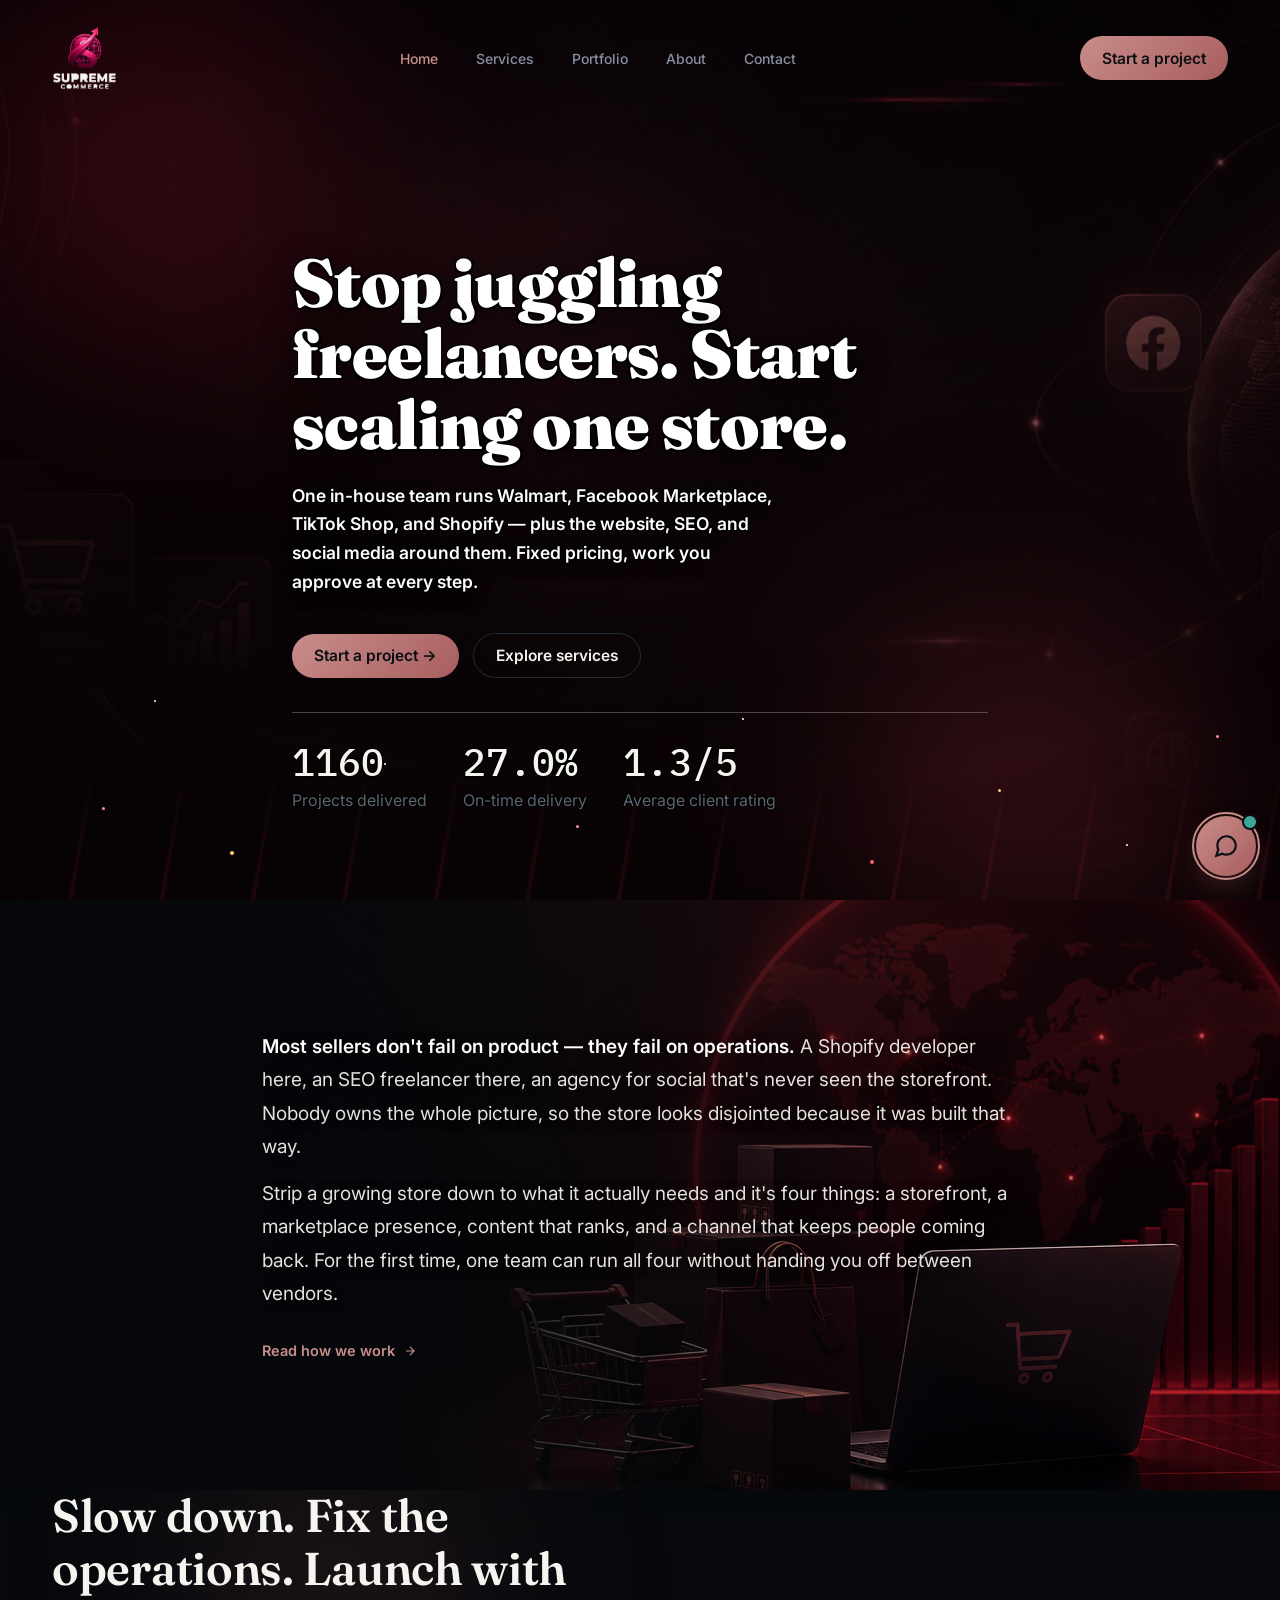
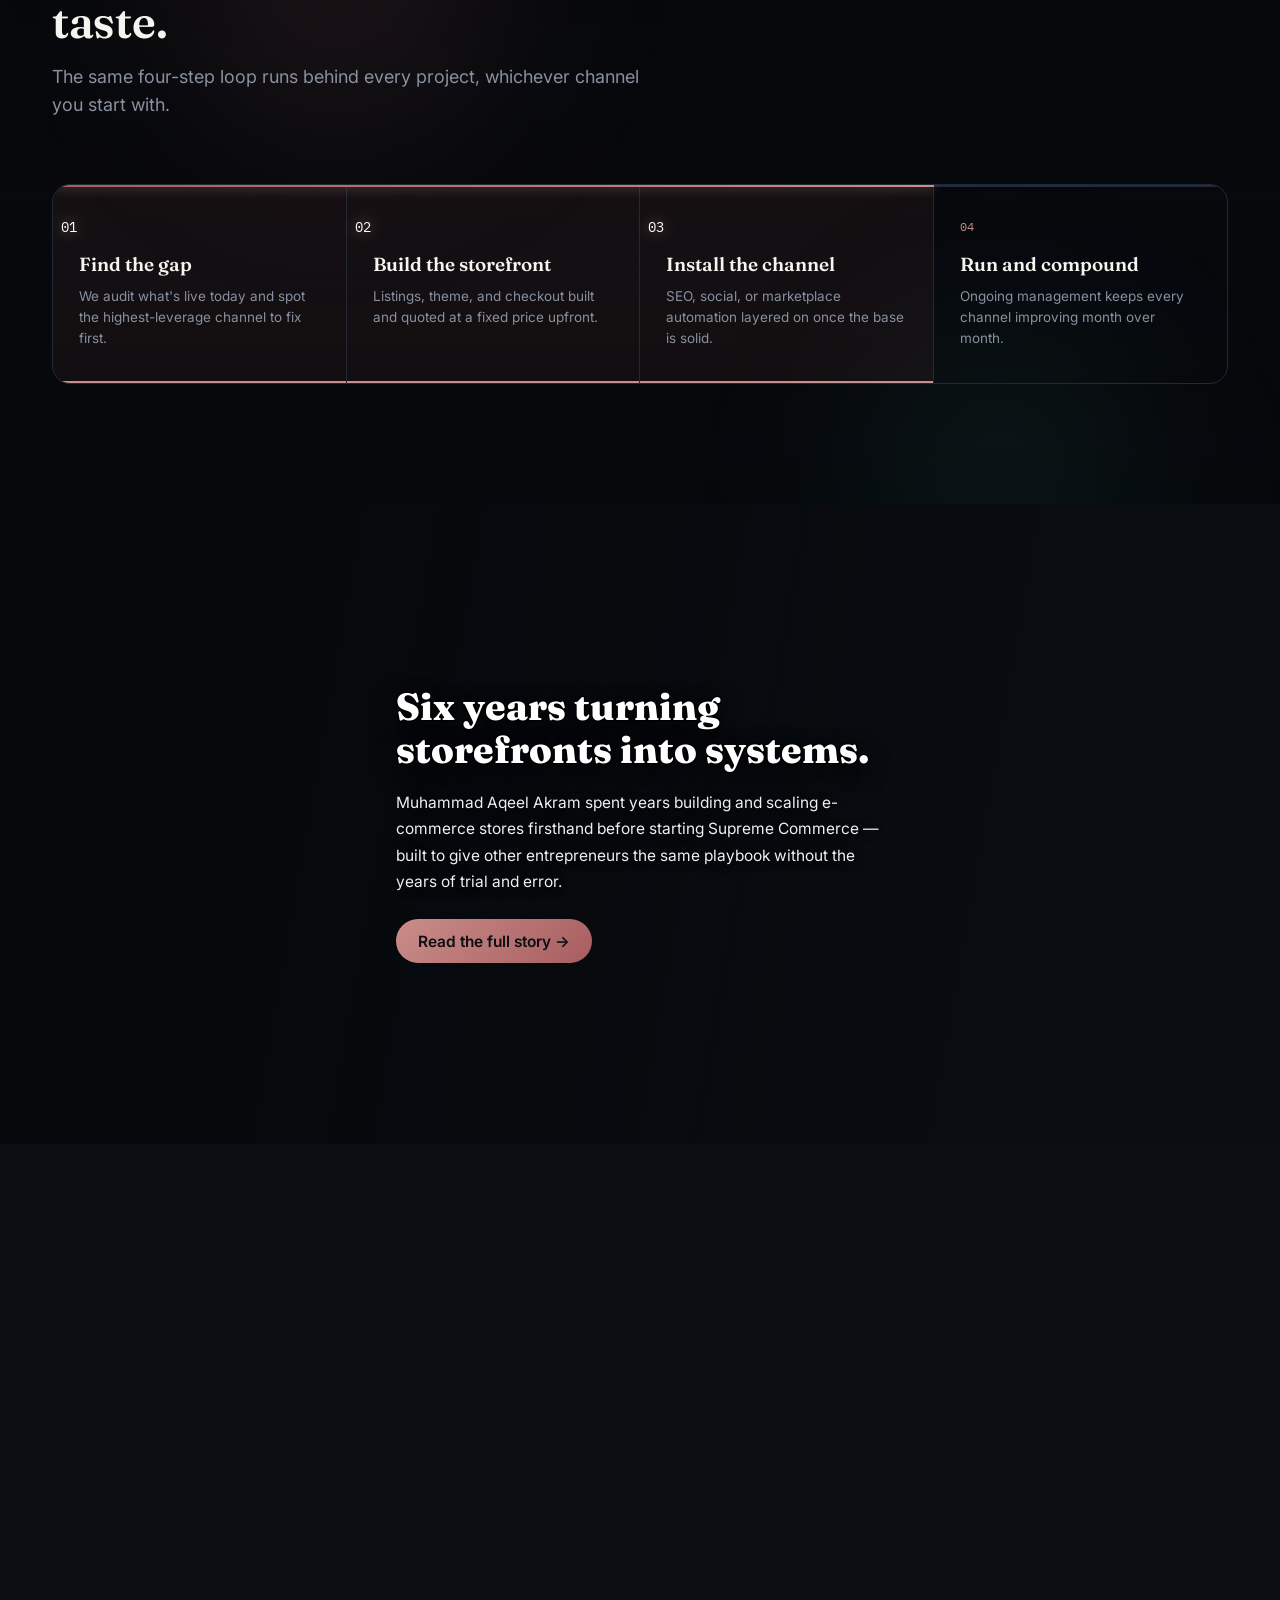
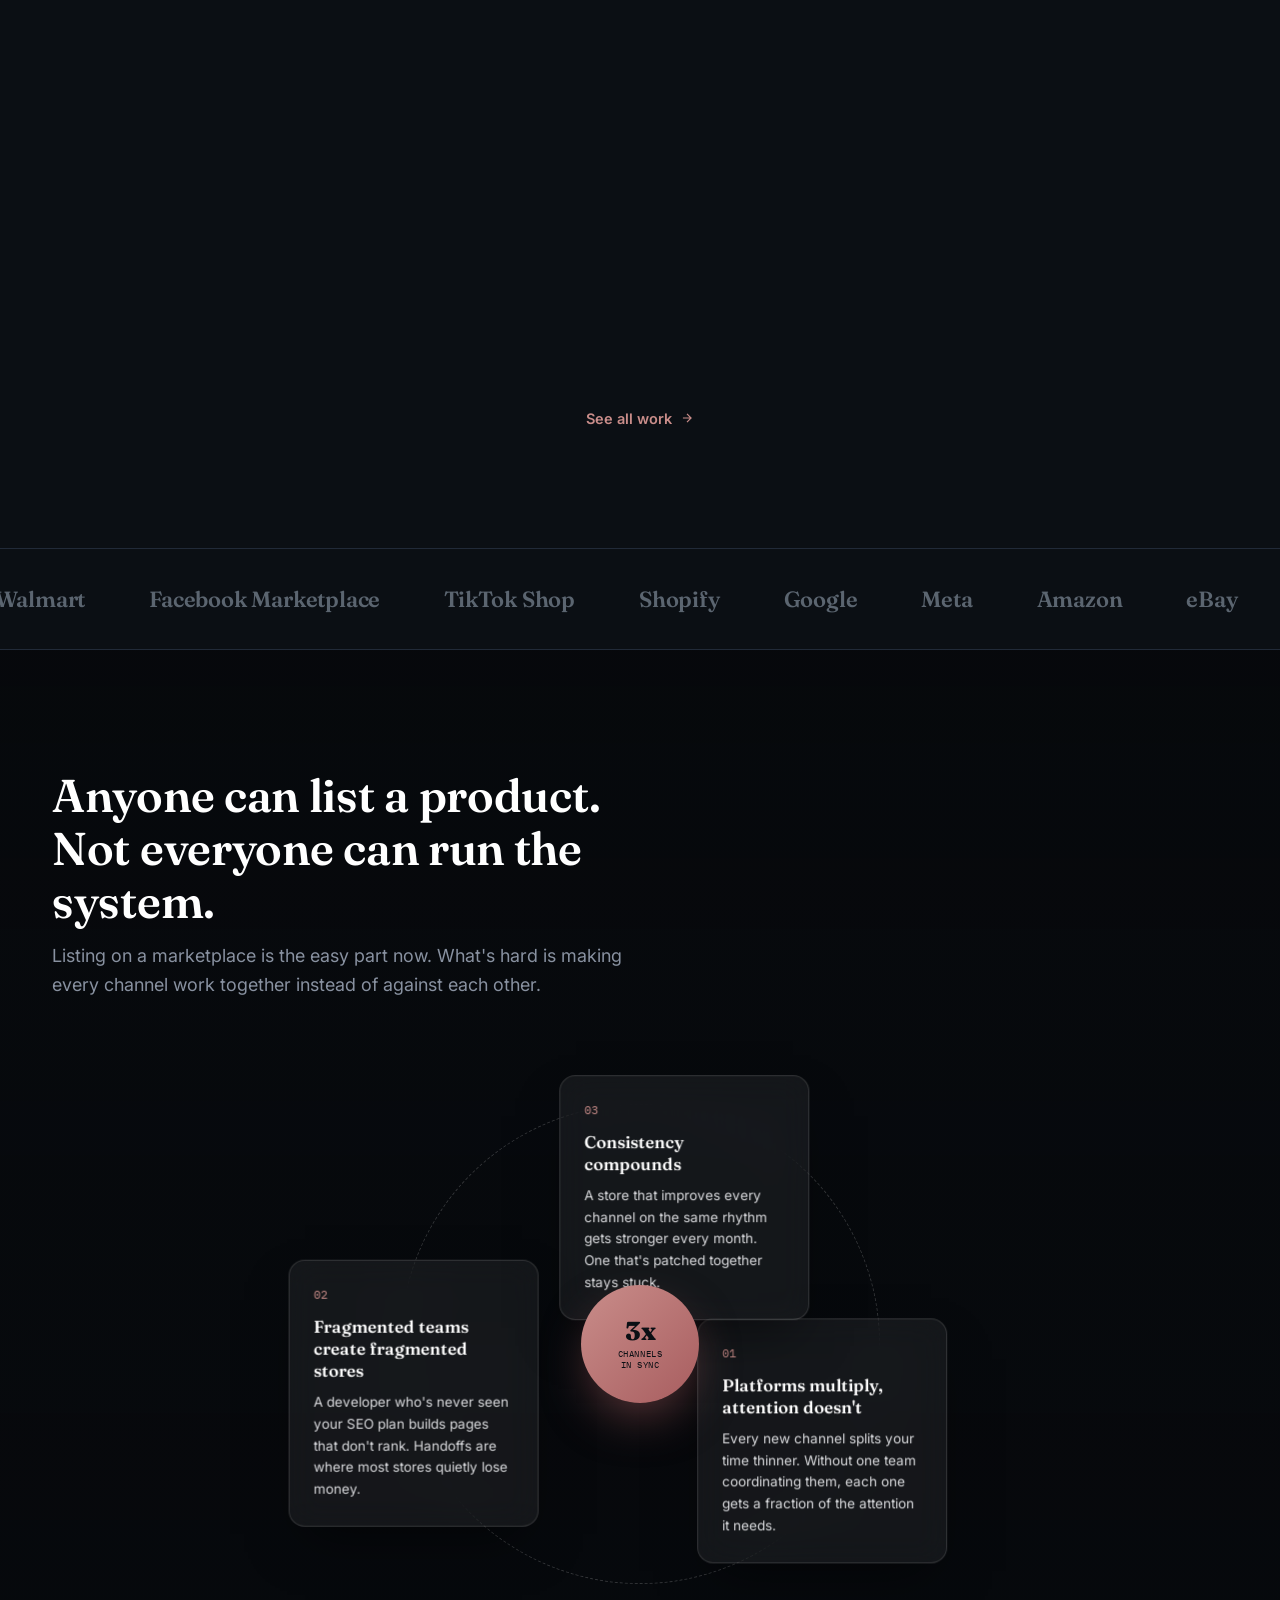
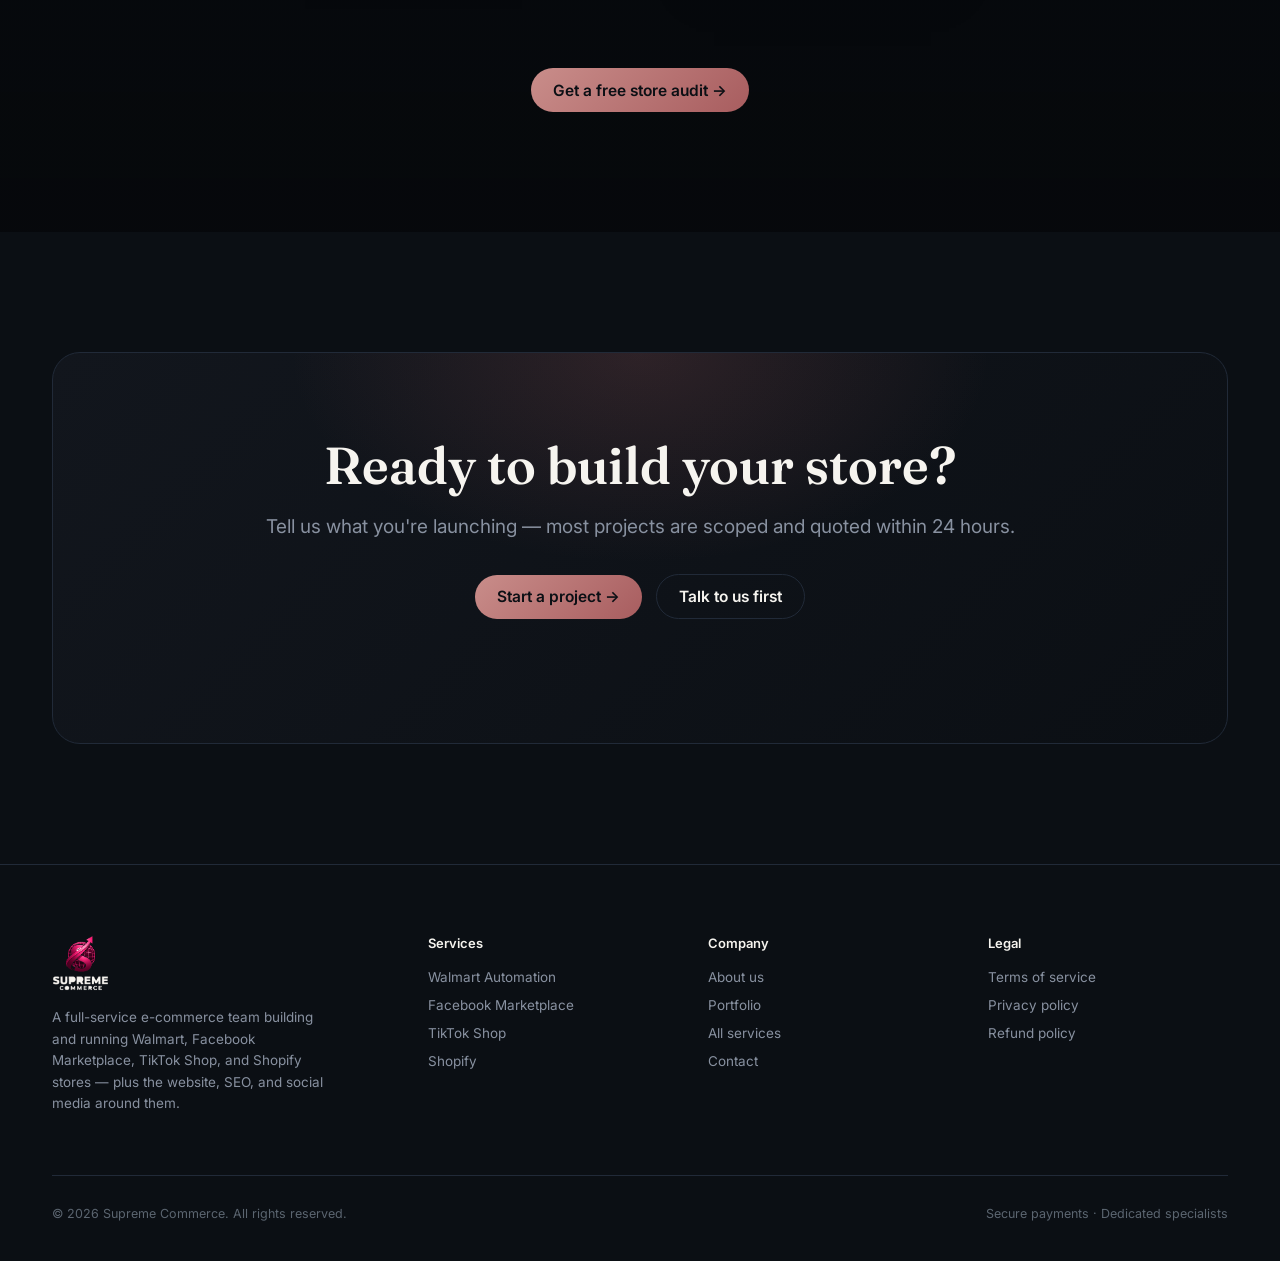
==== index.html @ 759ef3c3 "Initial commit: add SupremeCommerce website Co-Authored-By: Claude Sonnet 5 <noreply@anthropic.com>" ====
<!DOCTYPE html>
<html lang="en">
<head>
<meta charset="UTF-8">
<meta name="viewport" content="width=device-width, initial-scale=1.0">
<title>Supreme Commerce — Build in Silence. Launch Loud.</title>
<link rel="icon" type="image/png" href="assets/images/logo-transparent.png">
<link rel="preconnect" href="https://fonts.googleapis.com">
<link href="https://fonts.googleapis.com/css2?family=Fraunces:opsz,wght@9..144,300;9..144,450;9..144,600;9..144,700;9..144,900&family=Inter:wght@400;500;600;700;800;900&family=IBM+Plex+Mono:wght@400;500&display=swap" rel="stylesheet">
<link rel="stylesheet" href="assets/style.css?v=20260719a">
<style>
/* ---- Cinematic full-bleed hero: crimson futuristic theme ---- */
.cine-hero{
  position:relative;min-height:100vh;display:flex;align-items:flex-end;
  padding:160px 0 90px;overflow:hidden;background:#0a0405;
}
.cine-hero-bg-layer{
  position:absolute;left:-4%;right:-4%;top:-6%;bottom:-6%;z-index:0;
  background-image:url('assets/images/hero-crimson-bg.png');
  background-size:cover;background-position:center;
  animation:cineZoomIn 20s ease-in-out infinite alternate, cineFloatBob 9s ease-in-out infinite;
  will-change:transform;
}
@keyframes cineZoomIn{
  0%{background-size:100% auto;}
  100%{background-size:118% auto;}
}
@keyframes cineFloatBob{
  0%,100%{transform:translateY(0) translateX(0);}
  50%{transform:translateY(-14px) translateX(4px);}
}
/* Radial vignette */
.cine-hero-vignette{
  position:absolute;inset:0;z-index:1;pointer-events:none;
  background:radial-gradient(ellipse at 50% 45%, transparent 30%, rgba(6,2,3,0.55) 78%, rgba(6,2,3,0.85) 100%);
}
.cine-hero::before{
  content:'';position:absolute;inset:0;z-index:1;
  background:linear-gradient(0deg, rgba(10,4,5,0.95) 0%, rgba(10,4,5,0.68) 42%, rgba(10,4,5,0.22) 75%, rgba(10,4,5,0.1) 100%);
}
/* Neon light streaks */
.cine-hero-streaks{position:absolute;inset:0;z-index:1;pointer-events:none;overflow:hidden;}
.cine-streak{
  position:absolute;height:1.5px;width:220px;border-radius:2px;
  background:linear-gradient(90deg, transparent, rgba(255,60,90,0.9), rgba(255,150,170,0.6), transparent);
  filter:blur(0.5px);opacity:0;
}
.cine-streak-1{top:18%;left:-260px;animation:streakMove1 7s ease-in infinite;animation-delay:0.5s;}
.cine-streak-2{top:38%;left:-260px;width:160px;animation:streakMove2 9s ease-in infinite;animation-delay:3s;}
.cine-streak-3{top:64%;left:-260px;width:200px;animation:streakMove1 8.5s ease-in infinite;animation-delay:5.5s;}
@keyframes streakMove1{
  0%{transform:translateX(0);opacity:0;}
  8%{opacity:1;}
  85%{opacity:1;}
  100%{transform:translateX(calc(100vw + 260px));opacity:0;}
}
@keyframes streakMove2{
  0%{transform:translateX(0);opacity:0;}
  10%{opacity:0.8;}
  85%{opacity:0.8;}
  100%{transform:translateX(calc(100vw + 260px));opacity:0;}
}
/* Ambient glow blobs */
.cine-hero-glow{position:absolute;inset:0;z-index:1;pointer-events:none;overflow:hidden;}
.cine-hero-glow::before,.cine-hero-glow::after{
  content:'';position:absolute;border-radius:50%;filter:blur(100px);
}
.cine-hero-glow::before{
  width:520px;height:520px;top:-10%;left:-8%;
  background:radial-gradient(circle, rgba(200,30,55,0.35), transparent 70%);
  animation:cineGlowPulse1 10s ease-in-out infinite;
}
.cine-hero-glow::after{
  width:460px;height:460px;bottom:-12%;right:2%;
  background:radial-gradient(circle, rgba(255,70,100,0.28), transparent 70%);
  animation:cineGlowPulse2 12s ease-in-out infinite;
}
@keyframes cineGlowPulse1{0%,100%{opacity:0.7;transform:scale(1);}50%{opacity:1;transform:scale(1.15);}}
@keyframes cineGlowPulse2{0%,100%{opacity:0.6;transform:scale(1);}50%{opacity:0.95;transform:scale(1.1);}}
/* Floating particles */
.cine-hero-particles{position:absolute;inset:0;z-index:1;pointer-events:none;overflow:hidden;}
.cine-hero-particles .float-dot{position:absolute;border-radius:50%;animation:floatUp linear infinite;}
/* Animated bottom wave */
.cine-hero-wave{
  position:absolute;left:-10%;right:-10%;bottom:0;height:160px;z-index:1;pointer-events:none;
  background:repeating-linear-gradient(100deg,
    transparent 0px, transparent 40px,
    rgba(255,60,90,0.10) 42px, rgba(255,60,90,0.10) 44px,
    transparent 46px, transparent 90px);
  animation:waveDrift 14s linear infinite;
  mask-image:linear-gradient(0deg, rgba(0,0,0,0.9) 0%, transparent 100%);
  -webkit-mask-image:linear-gradient(0deg, rgba(0,0,0,0.9) 0%, transparent 100%);
}
@keyframes waveDrift{
  0%{transform:translateX(0);}
  100%{transform:translateX(-120px);}
}
@media(prefers-reduced-motion: reduce){
  .cine-hero-bg-layer,.cine-streak,.cine-hero-glow::before,.cine-hero-glow::after,.cine-hero-wave{animation:none;}
}
.cine-hero .wrap{position:relative;z-index:2;max-width:760px;}
.cine-hero .eyebrow{
  color:#ff8fa3;text-shadow:-1px -1px 0 #000,1px -1px 0 #000,-1px 1px 0 #000,1px 1px 0 #000;
}
.cine-hero h1{
  font-family:var(--font-display);font-size:clamp(38px,5.4vw,68px);font-weight:900;
  line-height:1.04;letter-spacing:-0.6px;margin-bottom:22px;color:#fff;
  text-shadow:-1.5px -1.5px 0 #000,1.5px -1.5px 0 #000,-1.5px 1.5px 0 #000,1.5px 1.5px 0 #000,0 10px 34px rgba(0,0,0,0.9);
}
.cine-hero .hero-sub{
  color:#fff;font-weight:600;font-size:17.5px;
  text-shadow:-1px -1px 0 #000,1px -1px 0 #000,-1px 1px 0 #000,1px 1px 0 #000,0 4px 18px rgba(0,0,0,0.85);
}
.cine-hero .hero-stats .num, .cine-hero .hero-stats .lbl{
  text-shadow:-1px -1px 0 #000,1px -1px 0 #000,-1px 1px 0 #000,1px 1px 0 #000;
}
.cine-hero .hero-stats{border-top-color:rgba(255,255,255,0.25);}

/* ---- Narrative / thesis section ---- */
.narrative{
  padding:130px 0;position:relative;overflow:hidden;
  background-image:url('assets/images/narrative-bg.png');
  background-size:cover;
  background-position:center right;
  background-repeat:no-repeat;
}
.narrative-overlay{
  position:absolute;inset:0;z-index:1;
  background:linear-gradient(90deg, rgba(6,8,11,0.96) 0%, rgba(6,8,11,0.88) 30%, rgba(6,8,11,0.55) 55%, rgba(6,8,11,0.15) 78%, transparent 100%);
}
.narrative .wrap{max-width:820px;}
.narrative-label{
  font-family:var(--font-mono);font-size:12px;letter-spacing:0.14em;text-transform:uppercase;
  color:var(--brass-bright);margin-bottom:20px;
  text-shadow:0 2px 10px rgba(0,0,0,0.7);
}
.narrative p{font-size:19px;line-height:1.75;color:#e4e2dc;margin-bottom:14px;text-shadow:0 2px 12px rgba(0,0,0,0.6);}
.narrative p strong{color:#fff;font-weight:600;}
.narrative-link{
  display:inline-flex;align-items:center;gap:8px;margin-top:18px;
  font-size:14.5px;font-weight:600;color:var(--brass-bright);
}

/* ---- Method loop ---- */
/* ---- The Method: scroll-sequenced cards + connecting line + glow + floating bg ---- */
.method-loop{position:relative;overflow:hidden;}
.method-video{
  position:absolute;inset:0;width:100%;height:100%;object-fit:cover;z-index:0;
}
.method-video-overlay{
  position:absolute;inset:0;z-index:1;
  background:linear-gradient(180deg, rgba(6,8,11,0.92) 0%, rgba(6,8,11,0.8) 50%, rgba(6,8,11,0.92) 100%);
}
.method-loop-glow{
  position:absolute;inset:0;pointer-events:none;z-index:1;overflow:hidden;
}
.method-loop-glow::before,.method-loop-glow::after{
  content:'';position:absolute;border-radius:50%;filter:blur(90px);
}
.method-loop-glow::before{
  width:420px;height:420px;top:-120px;left:10%;
  background:radial-gradient(circle, rgba(168,93,95,0.22), transparent 70%);
  animation:methodGlowDrift1 18s ease-in-out infinite;
}
.method-loop-glow::after{
  width:360px;height:360px;bottom:-140px;right:8%;
  background:radial-gradient(circle, rgba(63,167,150,0.16), transparent 70%);
  animation:methodGlowDrift2 22s ease-in-out infinite;
}
@keyframes methodGlowDrift1{0%,100%{transform:translate(0,0);}50%{transform:translate(40px,30px);}}
@keyframes methodGlowDrift2{0%,100%{transform:translate(0,0);}50%{transform:translate(-30px,-40px);}}
.method-loop .wrap{position:relative;z-index:2;}

.method-grid{display:grid;grid-template-columns:repeat(4,1fr);gap:0;position:relative;}
.method-line-track{
  position:absolute;top:0;left:0;right:0;height:2px;background:var(--line);z-index:2;
}
.method-line-fill{
  height:100%;width:0%;background:linear-gradient(90deg,var(--brass),var(--brass-bright));
  transition:width 0.7s cubic-bezier(.3,.7,.3,1);
  box-shadow:0 0 12px var(--brass-bright);
}
.method-step{
  padding:34px 26px;border-right:1px solid var(--line);position:relative;
  transition:background 0.5s ease, box-shadow 0.5s ease;
}
.method-step:last-child{border-right:none;}
.method-step .num{
  font-family:var(--font-mono);font-size:12px;color:var(--brass-bright);margin-bottom:18px;display:block;
  transition:text-shadow 0.5s ease, transform 0.4s cubic-bezier(.3,1.4,.4,1);
}
.method-step h3{font-family:var(--font-display);font-size:19px;font-weight:600;margin-bottom:10px;transition:color 0.4s ease;}
.method-step p{font-size:13.5px;color:var(--slate);line-height:1.55;}
.method-step.active{
  background:rgba(168,93,95,0.08);
  box-shadow:inset 0 -2px 0 var(--brass-bright);
}
.method-step.active .num{
  color:#fff;text-shadow:0 0 14px var(--brass-bright);transform:scale(1.15);
}
.method-loop-back{
  text-align:center;padding-top:28px;margin-top:8px;border-top:1px solid var(--line);
  font-family:var(--font-mono);font-size:12.5px;color:var(--slate-dark);
  transition:opacity 0.4s ease;
}
.method-loop-back span{color:var(--brass-bright);}
.method-loop-back.pulse{animation:methodLoopPulse 1s ease;}
@keyframes methodLoopPulse{
  0%{opacity:1;}
  40%{opacity:0.35;}
  100%{opacity:1;}
}
@media(prefers-reduced-motion: reduce){
  .method-loop-glow::before,.method-loop-glow::after{animation:none;}
}
@media(max-width:860px){
  .method-grid{grid-template-columns:1fr;}
  .method-step{border-right:none;border-bottom:1px solid var(--line);}
  .method-line-track{display:none;}
}

/* ---- Founder teaser ---- */
.founder-teaser{
  position:relative;min-height:56vh;aspect-ratio:16/8;display:flex;align-items:center;
  padding:100px 0;overflow:hidden;
}
.founder-video{
  position:absolute;inset:0;width:100%;height:100%;object-fit:cover;
  object-position:center center;z-index:0;
}
.typing-indicator{
  position:absolute;bottom:28px;right:28px;z-index:3;
  display:flex;align-items:center;gap:8px;
  background:rgba(6,8,11,0.75);backdrop-filter:blur(8px);
  border:1px solid rgba(255,255,255,0.15);border-radius:100px;
  padding:9px 16px;font-family:var(--font-mono);font-size:12px;color:#fff;
  text-transform:lowercase;
}
.typing-dot{
  width:7px;height:7px;border-radius:50%;background:var(--signal);
  animation:typingPulse 1.2s ease-in-out infinite;
}
.typing-cursor{
  display:inline-block;margin-left:2px;color:var(--brass-bright);font-weight:700;
  animation:typingBlink 0.9s steps(1) infinite;
}
@keyframes typingPulse{
  0%,100%{opacity:0.5;transform:scale(0.85);}
  50%{opacity:1;transform:scale(1.15);}
}
@keyframes typingBlink{
  0%,49%{opacity:1;}
  50%,100%{opacity:0;}
}
@media(prefers-reduced-motion: reduce){
  .typing-dot, .typing-cursor{animation:none;}
}
.founder-teaser::before{
  content:'';position:absolute;inset:0;z-index:1;
  background:linear-gradient(100deg, rgba(6,8,11,0.94) 0%, rgba(6,8,11,0.7) 45%, rgba(6,8,11,0.25) 85%);
}
.founder-teaser .wrap{position:relative;z-index:2;max-width:600px;padding-left:56px;padding-right:56px;}
.founder-teaser .narrative-label{color:var(--brass-bright);text-shadow:0 2px 10px rgba(0,0,0,0.8);}
.founder-teaser h2{
  font-family:var(--font-display);font-size:clamp(26px,3.2vw,38px);font-weight:800;color:#fff;
  line-height:1.15;margin-bottom:18px;
  text-shadow:-1px -1px 0 #000,1px -1px 0 #000,-1px 1px 0 #000,1px 1px 0 #000,0 6px 22px rgba(0,0,0,0.85);
}
.founder-teaser p{
  font-size:15.5px;color:#f0f0f0;line-height:1.7;margin-bottom:24px;
  text-shadow:0 2px 10px rgba(0,0,0,0.85);
}
@media(max-width:640px){
  .founder-teaser{min-height:auto;aspect-ratio:auto;padding:70px 0;}
  .founder-teaser .wrap{padding-left:28px;padding-right:28px;}
}

/* ---- Dark Glassmorphism 3D Carousel ---- */
.carousel-3d-wrap{padding:50px 0 10px;}
.carousel-3d-stage{
  position:relative;height:440px;perspective:1500px;
  display:flex;align-items:center;justify-content:center;
}
.carousel-3d-card{
  position:absolute;width:270px;height:360px;left:50%;top:50%;
  margin-left:-135px;margin-top:-180px;
  transition:transform 0.65s cubic-bezier(.2,.8,.2,1), opacity 0.65s ease, box-shadow 0.5s ease;
  cursor:pointer;transform-style:preserve-3d;
}
.carousel-3d-float{
  width:100%;height:100%;border-radius:22px;overflow:hidden;position:relative;
  background:rgba(255,255,255,0.045);
  backdrop-filter:blur(20px);-webkit-backdrop-filter:blur(20px);
  border:1px solid rgba(255,255,255,0.16);
  animation:card3dFloat 5s ease-in-out infinite;
}
@keyframes card3dFloat{
  0%,100%{transform:translateY(0);}
  50%{transform:translateY(-10px);}
}
.carousel-3d-img{position:absolute;inset:0;background-size:cover;background-position:center;opacity:0.55;}
.carousel-3d-glass{
  position:absolute;inset:0;
  background:linear-gradient(160deg, rgba(255,255,255,0.09) 0%, rgba(255,255,255,0.02) 40%, rgba(6,8,11,0.55) 100%);
}
.carousel-3d-glow-ring{
  position:absolute;inset:-1px;border-radius:22px;pointer-events:none;
  box-shadow:0 0 0 1px var(--neon,#00F0FF) inset, 0 0 50px -6px var(--neon,#00F0FF);
  opacity:0.75;transition:opacity 0.5s ease;
}
.carousel-3d-tag{
  position:absolute;top:20px;left:20px;z-index:3;
  font-family:var(--font-mono);font-size:10.5px;font-weight:700;
  padding:6px 13px;border-radius:100px;color:#04070a;
  background:var(--neon,#00F0FF);
  box-shadow:0 0 16px var(--neon,#00F0FF);
}
.carousel-3d-title{
  position:absolute;left:20px;right:20px;bottom:22px;z-index:3;
  font-family:var(--font-display);font-size:17px;font-weight:600;color:#fff;line-height:1.35;
  text-shadow:0 4px 18px rgba(0,0,0,0.85);
}
.carousel-3d-nav{display:flex;align-items:center;justify-content:center;gap:22px;margin-top:24px;}
.carousel-3d-arrow{
  width:42px;height:42px;border-radius:50%;background:rgba(255,255,255,0.05);
  backdrop-filter:blur(10px);border:1px solid rgba(255,255,255,0.15);color:#fff;
  display:flex;align-items:center;justify-content:center;cursor:pointer;
  transition:background 0.25s ease, border-color 0.25s ease, transform 0.2s ease;
}
.carousel-3d-arrow:hover{background:rgba(255,255,255,0.12);border-color:var(--brass-bright);transform:scale(1.08);}
.carousel-3d-dots{display:flex;gap:9px;}
.carousel-3d-dot{
  width:8px;height:8px;border-radius:50%;background:rgba(255,255,255,0.25);cursor:pointer;
  transition:background 0.3s ease, transform 0.3s ease, box-shadow 0.3s ease;
}
.carousel-3d-dot.active{background:var(--neon-active,#00F0FF);transform:scale(1.3);box-shadow:0 0 10px var(--neon-active,#00F0FF);}
@media(prefers-reduced-motion: reduce){
  .carousel-3d-float{animation:none;}
}
@media(max-width:640px){
  .carousel-3d-stage{height:400px;}
  .carousel-3d-card{width:230px;height:320px;margin-left:-115px;margin-top:-160px;}
}

/* ---- Click-to-zoom lightbox ---- */
.focus-lightbox{
  position:fixed !important;inset:0;z-index:300 !important;display:flex;align-items:center;justify-content:center;
  padding:32px;visibility:hidden;pointer-events:none;
}
.focus-lightbox.open{visibility:visible;pointer-events:auto;}
.focus-lightbox-backdrop{
  position:absolute;inset:0;background:rgba(6,8,11,0);backdrop-filter:blur(0px);
  transition:background 0.4s ease, backdrop-filter 0.4s ease;
}
.focus-lightbox.open .focus-lightbox-backdrop{background:rgba(6,8,11,0.88);backdrop-filter:blur(6px);}
.focus-lightbox-card{
  position:relative;width:min(680px,100%);max-height:86vh;overflow:hidden;
  border-radius:22px;background:rgba(255,255,255,0.05);backdrop-filter:blur(24px);
  border:1px solid rgba(255,255,255,0.14);
  box-shadow:0 60px 120px -20px rgba(0,0,0,0.7), 0 0 60px -10px var(--neon,#00F0FF);
  transform:scale(0.5);opacity:0;
  transition:transform 0.45s cubic-bezier(.2,.8,.2,1), opacity 0.35s ease;
}
.focus-lightbox.open .focus-lightbox-card{transform:scale(1);opacity:1;}
.focus-lightbox-img{width:100%;height:52vh;background-size:cover;background-position:center;}
.focus-lightbox-content{padding:30px 34px 34px;}
.focus-lightbox-content h3{font-family:var(--font-display);font-size:24px;font-weight:700;color:#fff;line-height:1.3;}
.focus-lightbox-close{
  position:absolute;top:16px;right:16px;z-index:3;width:38px;height:38px;border-radius:50%;
  background:rgba(6,8,11,0.7);backdrop-filter:blur(6px);border:1px solid rgba(255,255,255,0.15);
  color:#fff;font-size:16px;cursor:pointer;display:flex;align-items:center;justify-content:center;
  transition:background 0.25s ease, transform 0.25s ease;
}
.focus-lightbox-close:hover{background:var(--brass);transform:scale(1.08);}
@media(max-width:640px){
  .focus-lightbox{padding:16px;}
  .focus-lightbox-img{height:38vh;}
  .focus-lightbox-content{padding:22px 22px 26px;}
}

/* ---- Platform marquee ---- */
.platform-marquee-wrap{overflow:hidden;border-top:1px solid var(--line);border-bottom:1px solid var(--line);padding:36px 0;}
.platform-track{display:flex;gap:64px;width:max-content;align-items:center;}
.platform-track span{
  font-family:var(--font-display);font-size:22px;font-weight:600;color:var(--slate-dark);
  white-space:nowrap;letter-spacing:-0.2px;
}

/* ---- Mission stat ---- */
.mission-section{padding:130px 0;text-align:center;}
.mission-number{
  font-family:var(--font-display);font-size:clamp(64px,11vw,140px);font-weight:800;
  background:linear-gradient(135deg, #fff 20%, var(--brass-bright) 100%);
  -webkit-background-clip:text;background-clip:text;-webkit-text-fill-color:transparent;
  line-height:1;margin-bottom:20px;
}
.mission-section p{font-size:17.5px;color:var(--slate);max-width:560px;margin:0 auto 32px;line-height:1.7;}

/* ---- Orbital carousel: cards circling a center point ---- */
.orbit-section{position:relative;overflow:hidden;}
.orbit-video{
  position:absolute;inset:0;width:100%;height:100%;object-fit:cover;z-index:0;
}
.orbit-video-overlay{
  position:absolute;inset:0;z-index:1;
  background:linear-gradient(180deg, rgba(6,8,11,0.88) 0%, rgba(6,8,11,0.75) 40%, rgba(6,8,11,0.88) 100%);
}
.orbit-wrap{position:relative;height:560px;display:flex;align-items:center;justify-content:center;margin-bottom:44px;}
.orbit-path{
  position:absolute;width:480px;height:480px;border-radius:50%;
  border:1.5px dashed rgba(255,255,255,0.18);
}
.orbit-center{
  position:absolute;z-index:3;width:118px;height:118px;border-radius:50%;
  background:linear-gradient(135deg,var(--brass-bright),var(--brass));
  display:flex;align-items:center;justify-content:center;flex-direction:column;text-align:center;
  box-shadow:0 20px 50px -12px rgba(168,93,95,0.6);
}
.orbit-center .oc-num{font-family:var(--font-display);font-size:26px;font-weight:800;color:var(--ink);line-height:1;}
.orbit-center .oc-lbl{font-family:var(--font-mono);font-size:9px;color:var(--ink);text-transform:uppercase;letter-spacing:0.06em;margin-top:4px;}
.orbit-item{
  position:absolute;top:50%;left:50%;width:0;height:0;z-index:2;
}
.insight-card{
  position:absolute;width:250px;transform:translate(-50%,-50%);
  background:rgba(255,255,255,0.06);backdrop-filter:blur(16px);-webkit-backdrop-filter:blur(16px);
  border:1px solid rgba(255,255,255,0.14);border-radius:16px;padding:26px 24px;
  box-shadow:0 24px 50px -16px rgba(0,0,0,0.5);
  transition:box-shadow 0.3s ease, background 0.3s ease;
  cursor:default;
}
.insight-card:hover{background:rgba(255,255,255,0.1);box-shadow:0 30px 60px -14px rgba(0,0,0,0.6);}
.insight-card .num{font-family:var(--font-mono);font-size:12px;color:var(--brass-bright);margin-bottom:14px;display:block;}
.insight-card h3{font-family:var(--font-display);font-size:17px;font-weight:600;margin-bottom:10px;line-height:1.3;color:#fff;}
.insight-card p{font-size:13.5px;color:#dcdde0;line-height:1.6;}
@media(max-width:860px){
  .orbit-wrap{height:auto;display:flex;flex-direction:column;gap:20px;align-items:stretch;}
  .orbit-path,.orbit-center{display:none;}
  .orbit-item{position:static;width:auto;height:auto;}
  .insight-card{position:static;width:100%;transform:none;}
}
/* ---- Page-wide fixed video background ---- */
.page-bg-video{
  position:fixed !important;inset:0;width:100%;height:100%;object-fit:cover;
  z-index:0 !important;pointer-events:none;
}
.page-bg-overlay{
  position:fixed !important;inset:0;z-index:1 !important;pointer-events:none;
  background:linear-gradient(180deg, rgba(6,8,11,0.8) 0%, rgba(6,8,11,0.68) 40%, rgba(6,8,11,0.85) 100%);
}
</style>
<link rel="stylesheet" href="assets/responsive.css?v=20260719a">
</head>
<body>

<video class="page-bg-video" autoplay muted loop playsinline preload="auto" id="pageBgVideo">
  <source src="assets/videos/orbit-section-bg.mp4" type="video/mp4">
</video>
<div class="page-bg-overlay"></div>

<div class="bg-orbs">
  <div class="orb orb-1"></div>
  <div class="orb orb-2"></div>
  <div class="orb orb-3"></div>
  <div class="orb orb-4"></div>
</div>
<div class="grain"></div>

<nav id="nav">
  <div class="wrap">
    <a href="index.html" class="logo"><img src="assets/images/logo-transparent.png" alt="Supreme Commerce" class="logo-img"></a>
    <div class="nav-links" id="navLinks">
      <a href="index.html" class="active">Home</a>
      <a href="services.html">Services</a>
      <a href="portfolio.html">Portfolio</a>
      <a href="about.html">About</a>
      <a href="contact.html">Contact</a>
    </div>
    <div style="display:flex;gap:12px;align-items:center;">
      <a href="contact.html" class="btn btn-brass">Start a project</a>
      <button class="nav-toggle" id="navToggle"><span></span><span></span><span></span></button>
    </div>
  </div>
</nav>

<!-- CINEMATIC HERO -->
<section class="cine-hero" id="cineHero">
  <div class="cine-hero-bg-layer"></div>
  <div class="cine-hero-vignette"></div>
  <div class="cine-hero-glow"></div>
  <div class="cine-hero-streaks">
    <div class="cine-streak cine-streak-1"></div>
    <div class="cine-streak cine-streak-2"></div>
    <div class="cine-streak cine-streak-3"></div>
  </div>
  <div class="cine-hero-particles">
    <span class="float-dot" style="left:8%;bottom:10%;width:3px;height:3px;background:#ff8fa3;--drift:20px;animation-duration:9s;animation-delay:0s;"></span>
    <span class="float-dot" style="left:18%;bottom:5%;width:4px;height:4px;background:#ffd166;--drift:-15px;animation-duration:12s;animation-delay:1.5s;"></span>
    <span class="float-dot" style="left:30%;bottom:15%;width:2px;height:2px;background:#fff;--drift:10px;animation-duration:8s;animation-delay:3s;"></span>
    <span class="float-dot" style="left:45%;bottom:8%;width:3px;height:3px;background:#ff8fa3;--drift:-25px;animation-duration:11s;animation-delay:0.8s;"></span>
    <span class="float-dot" style="left:58%;bottom:20%;width:2px;height:2px;background:#fff;--drift:18px;animation-duration:10s;animation-delay:4s;"></span>
    <span class="float-dot" style="left:68%;bottom:4%;width:4px;height:4px;background:#ff5c72;--drift:-12px;animation-duration:13s;animation-delay:2.2s;"></span>
    <span class="float-dot" style="left:78%;bottom:12%;width:3px;height:3px;background:#ffd166;--drift:22px;animation-duration:9.5s;animation-delay:5s;"></span>
    <span class="float-dot" style="left:88%;bottom:6%;width:2px;height:2px;background:#fff;--drift:-18px;animation-duration:12.5s;animation-delay:1s;"></span>
    <span class="float-dot" style="left:95%;bottom:18%;width:3px;height:3px;background:#ff8fa3;--drift:15px;animation-duration:10.5s;animation-delay:3.6s;"></span>
    <span class="float-dot" style="left:12%;bottom:22%;width:2px;height:2px;background:#fff;--drift:-10px;animation-duration:14s;animation-delay:6s;"></span>
  </div>
  <div class="cine-hero-wave"></div>
  <div class="wrap">
    <h1 class="reveal">Stop juggling freelancers. Start scaling one store.</h1>
    <p class="hero-sub reveal">One in-house team runs Walmart, Facebook Marketplace, TikTok Shop, and Shopify — plus the website, SEO, and social media around them. Fixed pricing, work you approve at every step.</p>
    <div class="hero-cta reveal" style="margin:26px 0 34px;">
      <a href="contact.html" class="btn btn-brass">Start a project →</a>
      <a href="services.html" class="btn btn-ghost">Explore services</a>
    </div>
    <div class="hero-stats reveal">
      <div><span class="num counter" data-target="4218">0</span><span class="lbl">Projects delivered</span></div>
      <div><span class="num counter" data-target="98.2" data-suffix="%">0</span><span class="lbl">On-time delivery</span></div>
      <div><span class="num counter" data-target="4.9" data-suffix="/5">0</span><span class="lbl">Average client rating</span></div>
    </div>
  </div>
</section>

<!-- THE PROBLEM / NARRATIVE -->
<section class="narrative" id="narrativeSection">
  <div class="narrative-overlay"></div>
  <div class="wrap" style="position:relative;z-index:2;">
    <p class="reveal"><strong>Most sellers don't fail on product — they fail on operations.</strong> A Shopify developer here, an SEO freelancer there, an agency for social that's never seen the storefront. Nobody owns the whole picture, so the store looks disjointed because it was built that way.</p>
    <p class="reveal">Strip a growing store down to what it actually needs and it's four things: a storefront, a marketplace presence, content that ranks, and a channel that keeps people coming back. For the first time, one team can run all four without handing you off between vendors.</p>
    <a href="about.html" class="narrative-link reveal">Read how we work <svg width="14" height="14" viewBox="0 0 24 24" fill="none" stroke="currentColor" stroke-width="2"><path d="M5 12h14M12 5l7 7-7 7"/></svg></a>
  </div>
</section>

<!-- THE METHOD (loop) -->
<section class="section method-loop" id="methodSection" style="padding-top:0;">
  <video class="method-video" autoplay muted loop playsinline preload="metadata">
    <source src="assets/videos/orbit-section-bg.mp4" type="video/mp4">
  </video>
  <div class="method-video-overlay"></div>
  <div class="method-loop-glow"></div>
  <div class="wrap">
    <div class="sec-head reveal">
      <h2>Slow down. Fix the operations. Launch with taste.</h2>
      <p>The same four-step loop runs behind every project, whichever channel you start with.</p>
    </div>
    <div class="method-grid reveal" id="methodGrid" style="border:1px solid var(--line);border-radius:18px;overflow:hidden;">
      <div class="method-line-track"><div class="method-line-fill" id="methodLineFill"></div></div>
      <div class="method-step" data-step="0">
        <span class="num">01</span>
        <h3>Find the gap</h3>
        <p>We audit what's live today and spot the highest-leverage channel to fix first.</p>
      </div>
      <div class="method-step" data-step="1">
        <span class="num">02</span>
        <h3>Build the storefront</h3>
        <p>Listings, theme, and checkout built and quoted at a fixed price upfront.</p>
      </div>
      <div class="method-step" data-step="2">
        <span class="num">03</span>
        <h3>Install the channel</h3>
        <p>SEO, social, or marketplace automation layered on once the base is solid.</p>
      </div>
      <div class="method-step" data-step="3">
        <span class="num">04</span>
        <h3>Run and compound</h3>
        <p>Ongoing management keeps every channel improving month over month.</p>
      </div>
    </div>
  </div>
</section>

<!-- FOUNDER TEASER -->
<section class="founder-teaser" id="founderTeaser">
  <video class="founder-video" autoplay muted loop playsinline preload="metadata">
    <source src="assets/videos/journey-founder-bg.mp4" type="video/mp4">
  </video>
  <div class="wrap">
    <h2 class="reveal">Six years turning storefronts into systems.</h2>
    <p class="reveal">Muhammad Aqeel Akram spent years building and scaling e-commerce stores firsthand before starting Supreme Commerce — built to give other entrepreneurs the same playbook without the years of trial and error.</p>
    <a href="about.html" class="btn btn-brass reveal">Read the full story →</a>
  </div>
</section>

<!-- RECENT WORK -->
<section class="section">
  <div class="wrap">
    <div class="sec-head reveal">
      <h2>A track record you can scroll through.</h2>
    </div>

    <div class="carousel-3d-wrap reveal">
      <div class="carousel-3d-stage" id="carousel3d">
        <div class="carousel-3d-card" data-img="https://images.unsplash.com/photo-1441986300917-64674bd600d8?w=1200&q=80" data-tag="Shopify" data-neon="#00F0FF" data-title="Coastal Home — full store rebuild">
          <div class="carousel-3d-float">
            <div class="carousel-3d-img" style="background-image:url('https://images.unsplash.com/photo-1441986300917-64674bd600d8?w=600&q=80');"></div>
            <div class="carousel-3d-glass"></div>
            <div class="carousel-3d-glow-ring"></div>
            <span class="carousel-3d-tag">Shopify</span>
            <div class="carousel-3d-title">Coastal Home — full store rebuild</div>
          </div>
        </div>
        <div class="carousel-3d-card" data-img="https://images.unsplash.com/photo-1586528116311-ad8dd3c8310d?w=1200&q=80" data-tag="Walmart" data-neon="#FFD23F" data-title="Northline Tools — 800 SKU launch">
          <div class="carousel-3d-float">
            <div class="carousel-3d-img" style="background-image:url('https://images.unsplash.com/photo-1586528116311-ad8dd3c8310d?w=600&q=80');"></div>
            <div class="carousel-3d-glass"></div>
            <div class="carousel-3d-glow-ring"></div>
            <span class="carousel-3d-tag">Walmart</span>
            <div class="carousel-3d-title">Northline Tools — 800 SKU launch</div>
          </div>
        </div>
        <div class="carousel-3d-card" data-img="https://images.unsplash.com/photo-1611162617213-7d7a39e9b1d7?w=1200&q=80" data-tag="TikTok Shop" data-neon="#FF2E9A" data-title="Glow Lab — creator-ready catalog">
          <div class="carousel-3d-float">
            <div class="carousel-3d-img" style="background-image:url('https://images.unsplash.com/photo-1611162617213-7d7a39e9b1d7?w=600&q=80');"></div>
            <div class="carousel-3d-glass"></div>
            <div class="carousel-3d-glow-ring"></div>
            <span class="carousel-3d-tag">TikTok Shop</span>
            <div class="carousel-3d-title">Glow Lab — creator-ready catalog</div>
          </div>
        </div>
        <div class="carousel-3d-card" data-img="https://images.unsplash.com/photo-1571677246347-5040036b95cc?w=1200&q=80" data-tag="SEO" data-neon="#39FF88" data-title="Bramble & Co — organic traffic 3x">
          <div class="carousel-3d-float">
            <div class="carousel-3d-img" style="background-image:url('https://images.unsplash.com/photo-1571677246347-5040036b95cc?w=600&q=80');"></div>
            <div class="carousel-3d-glass"></div>
            <div class="carousel-3d-glow-ring"></div>
            <span class="carousel-3d-tag">SEO</span>
            <div class="carousel-3d-title">Bramble & Co — organic traffic 3x</div>
          </div>
        </div>
        <div class="carousel-3d-card" data-img="https://images.unsplash.com/photo-1611262588024-d12430b98920?w=1200&q=80" data-tag="Social Media" data-neon="#A45CFF" data-title="Verde Foods — content &amp; growth">
          <div class="carousel-3d-float">
            <div class="carousel-3d-img" style="background-image:url('https://images.unsplash.com/photo-1611262588024-d12430b98920?w=600&q=80');"></div>
            <div class="carousel-3d-glass"></div>
            <div class="carousel-3d-glow-ring"></div>
            <span class="carousel-3d-tag">Social Media</span>
            <div class="carousel-3d-title">Verde Foods — content &amp; growth</div>
          </div>
        </div>
      </div>
      <div class="carousel-3d-nav">
        <div class="carousel-3d-arrow" id="carPrev"><svg width="16" height="16" viewBox="0 0 24 24" fill="none" stroke="currentColor" stroke-width="2"><path d="M15 18l-6-6 6-6"/></svg></div>
        <div class="carousel-3d-dots" id="carDots"></div>
        <div class="carousel-3d-arrow" id="carNext"><svg width="16" height="16" viewBox="0 0 24 24" fill="none" stroke="currentColor" stroke-width="2"><path d="M9 18l6-6-6-6"/></svg></div>
      </div>
    </div>

    <!-- Click-to-zoom lightbox -->
    <div class="focus-lightbox" id="focusLightbox">
      <div class="focus-lightbox-backdrop" id="focusLightboxBackdrop"></div>
      <div class="focus-lightbox-card" id="focusLightboxCard">
        <button class="focus-lightbox-close" id="focusLightboxClose" aria-label="Close">✕</button>
        <div class="focus-lightbox-img" id="focusLightboxImg"></div>
        <div class="focus-lightbox-content">
          <span class="carousel-3d-tag" id="focusLightboxTag" style="position:static;display:inline-block;margin-bottom:14px;"></span>
          <h3 id="focusLightboxTitle"></h3>
        </div>
      </div>
    </div>
    <div style="text-align:center;">
      <a href="portfolio.html" class="narrative-link reveal" style="margin-top:8px;">See all work <svg width="14" height="14" viewBox="0 0 24 24" fill="none" stroke="currentColor" stroke-width="2"><path d="M5 12h14M12 5l7 7-7 7"/></svg></a>
    </div>
  </div>
</section>

<!-- PLATFORM MARQUEE -->
<div class="platform-marquee-wrap">
  <div class="platform-track" id="platformTrack">
    <span>Walmart</span><span>Facebook Marketplace</span><span>TikTok Shop</span><span>Shopify</span>
    <span>Google</span><span>Meta</span><span>Amazon</span><span>eBay</span>
  </div>
</div>

<!-- WHY FULL-SERVICE WINS -->
<section class="section orbit-section" id="orbitSection">
  <video class="orbit-video" autoplay muted loop playsinline preload="metadata">
    <source src="assets/videos/orbit-section-bg.mp4" type="video/mp4">
  </video>
  <div class="orbit-video-overlay"></div>
  <div class="wrap" style="position:relative;z-index:2;">
    <div class="sec-head reveal">
      <h2 style="color:#fff;">Anyone can list a product. Not everyone can run the system.</h2>
      <p style="color:var(--slate);">Listing on a marketplace is the easy part now. What's hard is making every channel work together instead of against each other.</p>
    </div>
    <div class="orbit-wrap reveal" id="orbitWrap">
      <div class="orbit-path"></div>
      <div class="orbit-center">
        <span class="oc-num">3x</span>
        <span class="oc-lbl">Channels<br>in sync</span>
      </div>
      <div class="orbit-item" id="orbitItem0">
        <div class="insight-card">
          <span class="num">01</span>
          <h3>Platforms multiply, attention doesn't</h3>
          <p>Every new channel splits your time thinner. Without one team coordinating them, each one gets a fraction of the attention it needs.</p>
        </div>
      </div>
      <div class="orbit-item" id="orbitItem1">
        <div class="insight-card">
          <span class="num">02</span>
          <h3>Fragmented teams create fragmented stores</h3>
          <p>A developer who's never seen your SEO plan builds pages that don't rank. Handoffs are where most stores quietly lose money.</p>
        </div>
      </div>
      <div class="orbit-item" id="orbitItem2">
        <div class="insight-card">
          <span class="num">03</span>
          <h3>Consistency compounds</h3>
          <p>A store that improves every channel on the same rhythm gets stronger every month. One that's patched together stays stuck.</p>
        </div>
      </div>
    </div>
    <div style="text-align:center;">
      <a href="contact.html" class="btn btn-brass">Get a free store audit →</a>
    </div>
  </div>
</section>

<!-- FINAL CTA -->
<section class="section">
  <div class="wrap">
    <div class="final-cta reveal">
      <h2>Ready to build your store?</h2>
      <p>Tell us what you're launching — most projects are scoped and quoted within 24 hours.</p>
      <div class="hero-cta">
        <a href="contact.html" class="btn btn-brass">Start a project →</a>
        <a href="contact.html" class="btn btn-ghost">Talk to us first</a>
      </div>
    </div>
  </div>
</section>

<footer>
  <div class="wrap">
    <div class="foot-grid">
      <div class="foot-col">
        <div class="logo"><img src="assets/images/logo-transparent.png" alt="Supreme Commerce" class="logo-img"></div>
        <p class="foot-desc">A full-service e-commerce team building and running Walmart, Facebook Marketplace, TikTok Shop, and Shopify stores — plus the website, SEO, and social media around them.</p>
      </div>
      <div class="foot-col">
        <h5>Services</h5>
        <a href="services.html#walmart">Walmart Automation</a>
        <a href="services.html#facebook">Facebook Marketplace</a>
        <a href="services.html#tiktok">TikTok Shop</a>
        <a href="services.html#shopify">Shopify</a>
      </div>
      <div class="foot-col">
        <h5>Company</h5>
        <a href="about.html">About us</a>
        <a href="portfolio.html">Portfolio</a>
        <a href="services.html">All services</a>
        <a href="contact.html">Contact</a>
      </div>
      <div class="foot-col">
        <h5>Legal</h5>
        <a href="#">Terms of service</a>
        <a href="#">Privacy policy</a>
        <a href="#">Refund policy</a>
      </div>
    </div>
    <div class="foot-bottom">
      <span>© 2026 Supreme Commerce. All rights reserved.</span>
      <span>Secure payments · Dedicated specialists</span>
    </div>
  </div>
</footer>

<script src="assets/script.js?v=20260719a"></script>
<script src="assets/responsive.js?v=20260719a"></script>
<script>
  initCounters('.counter');
  initMarquee('platformTrack', 0.5);

  // Page-wide background video: safety nudge for browsers that block autoplay until interaction
  const pageBgVideo = document.getElementById('pageBgVideo');
  if (pageBgVideo) {
    pageBgVideo.play().catch(() => {
      document.addEventListener('click', () => pageBgVideo.play(), { once: true });
    });
  }

  // Recent work: 3D glassmorphism carousel with neon glow + click-to-zoom lightbox
  const stage = document.getElementById('carousel3d');
  const focusLightbox = document.getElementById('focusLightbox');
  if (stage && focusLightbox) {
    const cards = Array.from(stage.querySelectorAll('.carousel-3d-card'));
    const dotsWrap = document.getElementById('carDots');
    const prevBtn = document.getElementById('carPrev');
    const nextBtn = document.getElementById('carNext');
    const lightboxImg = document.getElementById('focusLightboxImg');
    const lightboxTag = document.getElementById('focusLightboxTag');
    const lightboxTitle = document.getElementById('focusLightboxTitle');
    const lightboxCardEl = document.getElementById('focusLightboxCard');
    const closeBtn = document.getElementById('focusLightboxClose');
    const backdrop = document.getElementById('focusLightboxBackdrop');
    const total = cards.length;
    let active = 0;
    let autoTimer;

    // build dots
    cards.forEach((_, i) => {
      const dot = document.createElement('div');
      dot.className = 'carousel-3d-dot';
      dot.addEventListener('click', () => { active = i; render(); resetAuto(); });
      dotsWrap.appendChild(dot);
    });
    const dots = Array.from(dotsWrap.children);

    function render() {
      cards.forEach((card, i) => {
        let offset = i - active;
        if (offset > total / 2) offset -= total;
        if (offset < -total / 2) offset += total;
        const abs = Math.abs(offset);
        const neon = card.dataset.neon;
        const glowRing = card.querySelector('.carousel-3d-glow-ring');
        const tag = card.querySelector('.carousel-3d-tag');

        if (abs > 2) {
          card.style.opacity = '0';
          card.style.pointerEvents = 'none';
          card.style.transform = `translate3d(${offset * 260}px,0,-400px) scale(0.5)`;
        } else {
          card.style.pointerEvents = 'auto';
          const tx = offset * 210;
          const tz = -Math.abs(offset) * 140;
          const rotY = offset * -28;
          const scale = 1 - abs * 0.16;
          const opacity = 1 - abs * 0.32;
          card.style.transform = `translate3d(${tx}px,0,${tz}px) rotateY(${rotY}deg) scale(${scale})`;
          card.style.opacity = opacity;
          card.style.zIndex = 10 - abs;
        }

        if (offset === 0) {
          card.style.setProperty('--neon', neon);
          if (glowRing) glowRing.style.opacity = '0.9';
          if (tag) tag.style.boxShadow = `0 0 22px ${neon}`;
        } else {
          if (glowRing) glowRing.style.opacity = '0.25';
        }
      });
      dots.forEach((d, i) => {
        d.classList.toggle('active', i === active);
        d.style.setProperty('--neon-active', cards[active].dataset.neon);
      });
    }

    function next() { active = (active + 1) % total; render(); }
    function prev() { active = (active - 1 + total) % total; render(); }
    function resetAuto() {
      clearInterval(autoTimer);
      autoTimer = setInterval(next, 4500);
    }

    nextBtn.addEventListener('click', () => { next(); resetAuto(); });
    prevBtn.addEventListener('click', () => { prev(); resetAuto(); });

    function openLightbox(card) {
      const neon = card.dataset.neon;
      lightboxImg.style.backgroundImage = `url('${card.dataset.img}')`;
      lightboxTag.textContent = card.dataset.tag;
      lightboxTag.style.background = neon;
      lightboxTag.style.color = '#04070a';
      lightboxTag.style.boxShadow = `0 0 16px ${neon}`;
      lightboxTitle.textContent = card.dataset.title;
      lightboxCardEl.style.setProperty('--neon', neon);
      focusLightbox.classList.add('open');
      document.body.style.overflow = 'hidden';
      clearInterval(autoTimer);
    }
    function closeLightbox() {
      focusLightbox.classList.remove('open');
      document.body.style.overflow = '';
      resetAuto();
    }

    cards.forEach((card, i) => {
      card.addEventListener('click', () => {
        if (i === active) {
          openLightbox(card);
        } else {
          active = i;
          render();
          resetAuto();
        }
      });
    });
    closeBtn.addEventListener('click', closeLightbox);
    backdrop.addEventListener('click', closeLightbox);
    document.addEventListener('keydown', (e) => {
      if (e.key === 'Escape') closeLightbox();
    });

    render();
    resetAuto();
    stage.addEventListener('mouseenter', () => clearInterval(autoTimer));
    stage.addEventListener('mouseleave', resetAuto);
  }

  // Orbital carousel: 3 cards circling the center point, pauses on hover.
  // Below 861px the CSS stacks .orbit-item as static blocks, so the animation
  // must fully stop (and clear its inline transform) instead of just being
  // skipped at load — otherwise resizing across the breakpoint left the
  // loop still writing translate() onto elements the layout expects static.
  const orbitWrap = document.getElementById('orbitWrap');
  if (orbitWrap) {
    const items = [
      document.getElementById('orbitItem0'),
      document.getElementById('orbitItem1'),
      document.getElementById('orbitItem2')
    ];
    const radius = 240;
    const duration = 26000; // ms for one full revolution
    const orbitMq = window.matchMedia('(min-width: 861px)');
    let startTime = performance.now();
    let pausedAt = null;
    let rafId = null;
    let running = false;

    function orbitFrame(now) {
      const elapsed = pausedAt !== null ? pausedAt - startTime : now - startTime;
      const baseAngle = (elapsed / duration) * 360;
      items.forEach((item, i) => {
        const angle = (baseAngle + i * 120) * (Math.PI / 180);
        const x = Math.cos(angle) * radius;
        const y = Math.sin(angle) * radius * 0.62; // slight ellipse for a more natural orbit
        item.style.transform = `translate(${x}px, ${y}px)`;
      });
      if (pausedAt === null) rafId = requestAnimationFrame(orbitFrame);
    }

    function startOrbit() {
      if (running) return;
      running = true;
      pausedAt = null;
      startTime = performance.now();
      rafId = requestAnimationFrame(orbitFrame);
    }

    function stopOrbit() {
      if (!running) return;
      running = false;
      cancelAnimationFrame(rafId);
      pausedAt = null;
      items.forEach(item => { item.style.transform = ''; });
    }

    if (orbitMq.matches) startOrbit();

    var handleOrbitMqChange = function (e) { e.matches ? startOrbit() : stopOrbit(); };
    if (orbitMq.addEventListener) orbitMq.addEventListener('change', handleOrbitMqChange);
    else orbitMq.addListener(handleOrbitMqChange); // older Safari

    orbitWrap.addEventListener('mouseenter', () => {
      if (!running) return;
      pausedAt = performance.now();
      cancelAnimationFrame(rafId);
    });
    orbitWrap.addEventListener('mouseleave', () => {
      if (!running || pausedAt === null) return;
      startTime += performance.now() - pausedAt;
      pausedAt = null;
      rafId = requestAnimationFrame(orbitFrame);
    });
  }

  // The Method: sequential scroll-triggered card lighting + connecting line + loop pulse
  const methodVideo = document.querySelector('.method-video');
  if (methodVideo) {
    const methodVideoSection = document.getElementById('methodSection');
    const methodVideoObserver = new IntersectionObserver((entries) => {
      entries.forEach(entry => {
        if (entry.isIntersecting) {
          methodVideo.play().catch(() => {});
        } else {
          methodVideo.pause();
        }
      });
    }, { threshold: 0.15 });
    methodVideoObserver.observe(methodVideoSection);
  }
  const methodSection = document.getElementById('methodSection');
  if (methodSection) {
    const steps = Array.from(document.querySelectorAll('.method-step'));
    const lineFill = document.getElementById('methodLineFill');
    const loopBack = document.getElementById('methodLoopBack');
    let played = false;

    function playSequence() {
      if (played) return;
      played = true;
      steps.forEach((step, i) => {
        setTimeout(() => {
          step.classList.add('active');
          const pct = ((i + 1) / steps.length) * 100;
          if (lineFill) lineFill.style.width = pct + '%';
          if (i === steps.length - 1) {
            setTimeout(() => {
              if (loopBack) {
                loopBack.classList.add('pulse');
                setTimeout(() => loopBack.classList.remove('pulse'), 1000);
              }
            }, 500);
          }
        }, i * 450);
      });
    }

    const methodObserver = new IntersectionObserver((entries) => {
      entries.forEach(entry => {
        if (entry.isIntersecting) {
          playSequence();
          methodObserver.unobserve(methodSection);
        }
      });
    }, { threshold: 0.4 });
    methodObserver.observe(methodSection);
  }

  // Orbit section video: only play while visible (saves resources)
  const orbitSection = document.getElementById('orbitSection');
  const orbitVideo = orbitSection ? orbitSection.querySelector('.orbit-video') : null;
  if (orbitSection && orbitVideo) {
    const orbitVideoObserver = new IntersectionObserver((entries) => {
      entries.forEach(entry => {
        if (entry.isIntersecting) {
          orbitVideo.play().catch(() => {});
        } else {
          orbitVideo.pause();
        }
      });
    }, { threshold: 0.15 });
    orbitVideoObserver.observe(orbitSection);
  }
</script>
<script>
  const founderTeaser = document.getElementById('founderTeaser');
  const founderVideo = founderTeaser ? founderTeaser.querySelector('.founder-video') : null;
  if (founderTeaser && founderVideo) {
    const videoObserver = new IntersectionObserver((entries) => {
      entries.forEach(entry => {
        if (entry.isIntersecting) {
          founderVideo.play().catch(() => {});
        } else {
          founderVideo.pause();
        }
      });
    }, { threshold: 0.15 });
    videoObserver.observe(founderTeaser);
  }
</script>
<script src="assets/chat-widget.js"></script>
</body>
</html>
---- assets/style.css ----
:root{
  --ink:#0B0F14;
  --ink-2:#121822;
  --line:#212A38;
  --porcelain:#F6F4EF;
  --porcelain-2:#EDEAE1;
  --brass:#A85D5F;
  --brass-bright:#C98D8A;
  --signal:#3FA796;
  --slate:#8891A0;
  --slate-dark:#5B6570;
  --white:#FFFFFF;
  --font-display:'Fraunces', serif;
  --font-body:'Inter', sans-serif;
  --font-mono:'IBM Plex Mono', monospace;
}
*{margin:0;padding:0;box-sizing:border-box;}
html{scroll-behavior:smooth;}
body{
  background:var(--ink);
  color:var(--porcelain);
  font-family:var(--font-body);
  overflow-x:hidden;
  -webkit-font-smoothing:antialiased;
  position:relative;
}

/* ---------- AMBIENT BACKGROUND ---------- */
.bg-orbs{
  position:fixed;inset:0;z-index:0;pointer-events:none;overflow:hidden;
}
.orb{
  position:absolute;border-radius:50%;filter:blur(90px);opacity:0.55;
  will-change:transform;
}
.orb-1{
  width:520px;height:520px;top:-120px;left:-100px;
  background:radial-gradient(circle, rgba(201,141,138,0.32), transparent 70%);
  animation:drift1 26s ease-in-out infinite;
}
.orb-2{
  width:640px;height:640px;top:30%;right:-220px;
  background:radial-gradient(circle, rgba(63,167,150,0.20), transparent 70%);
  animation:drift2 32s ease-in-out infinite;
}
.orb-3{
  width:460px;height:460px;bottom:-160px;left:20%;
  background:radial-gradient(circle, rgba(168,93,95,0.26), transparent 70%);
  animation:drift3 24s ease-in-out infinite;
}
.orb-4{
  width:380px;height:380px;bottom:10%;right:8%;
  background:radial-gradient(circle, rgba(201,141,138,0.16), transparent 70%);
  animation:drift1 30s ease-in-out infinite reverse;
}
@keyframes drift1{
  0%,100%{transform:translate(0,0) scale(1);}
  33%{transform:translate(60px,80px) scale(1.08);}
  66%{transform:translate(-40px,40px) scale(0.95);}
}
@keyframes drift2{
  0%,100%{transform:translate(0,0) scale(1);}
  50%{transform:translate(-90px,-60px) scale(1.12);}
}
@keyframes drift3{
  0%,100%{transform:translate(0,0) scale(1);}
  40%{transform:translate(70px,-50px) scale(1.05);}
  75%{transform:translate(-50px,20px) scale(0.92);}
}
.grain{
  position:fixed;inset:0;z-index:1;pointer-events:none;opacity:0.035;mix-blend-mode:overlay;
  background-image:url("data:image/svg+xml,%3Csvg xmlns='http://www.w3.org/2000/svg' width='90' height='90'%3E%3Cfilter id='n'%3E%3CfeTurbulence type='fractalNoise' baseFrequency='0.9' numOctaves='2' stitchTiles='stitch'/%3E%3C/filter%3E%3Crect width='100%25' height='100%25' filter='url(%23n)'/%3E%3C/svg%3E");
}
.particle{
  position:absolute;border-radius:50%;background:var(--brass-bright);
  opacity:0;pointer-events:none;
}
body > *:not(.bg-orbs):not(.grain){position:relative;z-index:2;}
@media (prefers-reduced-motion: reduce){
  *{animation-duration:0.001ms !important; animation-iteration-count:1 !important; transition-duration:0.001ms !important;}
}
a{color:inherit;text-decoration:none;}
img{max-width:100%;display:block;}
.wrap{max-width:1240px;margin:0 auto;padding:0 32px;}
::selection{background:var(--brass);color:var(--ink);}

/* ---------- NAV ---------- */
nav{
  /* !important: nav is a direct child of body, so the generic
     `body > *:not(.bg-orbs):not(.grain)` rule above (two :not() classes,
     higher specificity than a bare type selector) was silently winning
     and downgrading nav to position:relative;z-index:2 — tying it with
     every <section> and letting later sections in the DOM paint over the
     open mobile drawer nested inside it. */
  position:fixed !important;top:0;left:0;right:0;z-index:100 !important;
  padding:26px 0;
  transition:all .4s cubic-bezier(.2,.8,.2,1);
  border-bottom:1px solid transparent;
}
nav.scrolled{
  padding:14px 0;
  background:rgba(11,15,20,0.96);
  border-bottom:1px solid var(--line);
}
nav .wrap{display:flex;align-items:center;justify-content:space-between;}
.logo{
  font-family:var(--font-display);
  font-size:22px;font-weight:600;letter-spacing:0.3px;
  display:flex;align-items:center;gap:10px;
}
.logo-mark{
  width:28px;height:28px;border-radius:7px;
  background:linear-gradient(135deg,var(--brass-bright),var(--brass));
  display:flex;align-items:center;justify-content:center;
  font-family:var(--font-mono);font-size:13px;color:var(--ink);font-weight:700;
}
.logo-img{
  height:64px;width:auto;display:block;
  transition:height .4s cubic-bezier(.2,.8,.2,1), transform .3s cubic-bezier(.2,.8,.2,1);
}
.logo:hover .logo-img{
  transform:scale(1.05);
}
nav.scrolled .logo-img{height:48px;}
footer .logo-img{height:56px;}
.nav-links{display:flex;gap:38px;align-items:center;}
.nav-links a{
  font-size:14px;color:var(--slate);font-weight:500;
  transition:color .25s ease;position:relative;
}
.nav-links a:hover{color:var(--porcelain);}
.nav-links a:focus-visible, .btn:focus-visible, .cat-card:focus-visible, .svc-card:focus-visible{
  outline:2px solid var(--brass-bright);outline-offset:3px;
}
.btn{
  font-family:var(--font-body);font-weight:600;font-size:14px;
  padding:12px 22px;border-radius:100px;cursor:pointer;border:none;
  transition:transform .25s cubic-bezier(.2,.8,.2,1), box-shadow .25s ease;
  display:inline-flex;align-items:center;gap:8px;
}
.btn-brass{
  background:linear-gradient(135deg,var(--brass-bright),var(--brass));
  color:var(--ink);
}
.btn-brass:hover{transform:translateY(-2px);box-shadow:0 10px 30px -8px rgba(168,93,95,0.5);}
.btn-ghost{
  background:transparent;color:var(--porcelain);border:1px solid var(--line);
}
.btn-ghost:hover{border-color:var(--brass);color:var(--brass-bright);}

/* ---------- HERO ---------- */
.hero{
  min-height:100vh;
  display:flex;align-items:center;
  padding:140px 0 80px;
  position:relative;
  background:
    radial-gradient(ellipse 900px 500px at 85% 10%, rgba(168,93,95,0.16), transparent 60%),
    radial-gradient(ellipse 700px 500px at 5% 90%, rgba(63,167,150,0.08), transparent 60%);
}
.hero .wrap{display:grid;grid-template-columns:1.05fr 0.95fr;gap:60px;align-items:center;}
.eyebrow{
  font-family:var(--font-mono);font-size:12px;letter-spacing:0.12em;text-transform:uppercase;
  color:var(--brass-bright);display:flex;align-items:center;gap:10px;margin-bottom:24px;opacity:0;
}
.eyebrow::before{content:'';width:26px;height:1px;background:var(--brass-bright);}
h1{
  font-family:var(--font-display);
  font-size:clamp(38px,4.6vw,64px);
  font-weight:600;
  line-height:1.06;
  letter-spacing:-0.5px;
  margin-bottom:24px;
}
h1 em{font-style:italic;font-weight:450;color:var(--brass-bright);}
.hero-sub{
  font-size:17px;line-height:1.65;color:var(--slate);max-width:480px;margin-bottom:36px;
}
.hero-cta{display:flex;gap:14px;align-items:center;margin-bottom:44px;}
.hero-stats{display:flex;gap:36px;border-top:1px solid var(--line);padding-top:24px;}
.hero-stats div{display:flex;flex-direction:column;gap:4px;}
.hero-stats .num{font-family:var(--font-mono);font-size:22px;color:var(--porcelain);font-weight:500;}
.hero-stats .lbl{font-size:12px;color:var(--slate-dark);}

/* -- Hero assembly visual -- */
.assembly-stage{
  position:relative;height:520px;
  display:flex;align-items:center;justify-content:center;
}
.store-card{
  position:relative;width:320px;background:var(--porcelain);border-radius:20px;
  padding:22px;box-shadow:0 40px 80px -20px rgba(0,0,0,0.6);
  transform:rotate(-2deg);
}
.store-card-top{display:flex;justify-content:space-between;align-items:center;margin-bottom:14px;}
.store-dot{width:8px;height:8px;border-radius:50%;background:var(--signal);}
.store-card-photo{
  width:100%;height:170px;border-radius:12px;
  background:linear-gradient(135deg,#e2ddd0,#cfc8b6);
  margin-bottom:16px;position:relative;overflow:hidden;
}
.store-card-photo::after{
  content:'';position:absolute;inset:0;
  background:linear-gradient(120deg,transparent 30%, rgba(255,255,255,0.5) 50%, transparent 70%);
  transform:translateX(-100%);
}
.store-card-title{font-family:var(--font-display);font-size:17px;color:var(--ink);font-weight:600;margin-bottom:6px;}
.store-card-price{font-family:var(--font-mono);font-size:15px;color:var(--slate-dark);display:flex;justify-content:space-between;align-items:center;}
.store-card-price b{color:var(--ink);font-size:18px;}
.pill{
  position:absolute;background:var(--ink);color:var(--porcelain);
  padding:9px 15px;border-radius:100px;font-size:12px;font-weight:600;
  display:flex;align-items:center;gap:6px;box-shadow:0 14px 30px -8px rgba(0,0,0,0.5);
  opacity:0;
}
.pill-verified{top:14px;right:-30px;background:var(--signal);color:var(--ink);}
.pill-rating{bottom:60px;left:-46px;font-family:var(--font-mono);}
.pill-brass{top:220px;right:-56px;background:linear-gradient(135deg,var(--brass-bright),var(--brass));color:var(--ink);}
.ring{
  position:absolute;border-radius:50%;border:1px solid var(--line);
}
.ring1{width:460px;height:460px;}
.ring2{width:560px;height:560px;opacity:0.6;}
.float-dot{
  position:absolute;border-radius:50%;pointer-events:none;
  animation:floatUp linear infinite;
}
@keyframes floatUp{
  0%{transform:translateY(0) translateX(0);opacity:0;}
  10%{opacity:1;}
  90%{opacity:1;}
  100%{transform:translateY(-440px) translateX(var(--drift,20px));opacity:0;}
}

/* ---------- TRUST BAR ---------- */
.trust{border-top:1px solid var(--line);border-bottom:1px solid var(--line);padding:34px 0;}
.trust .wrap{display:flex;justify-content:space-between;align-items:center;flex-wrap:wrap;gap:20px;}
.trust-item{display:flex;align-items:center;gap:10px;font-size:13px;color:var(--slate);font-weight:500;}
.trust-item svg{flex-shrink:0;}

/* ---------- SECTION HEADERS ---------- */
.section{padding:120px 0;}
.section-light{background:var(--porcelain);color:var(--ink);}
.sec-head{max-width:600px;margin-bottom:64px;}
.sec-eyebrow{
  font-family:var(--font-mono);font-size:12px;letter-spacing:0.1em;text-transform:uppercase;
  color:var(--brass);margin-bottom:14px;
}
.sec-head h2{font-family:var(--font-display);font-size:clamp(28px,3.4vw,42px);font-weight:600;line-height:1.15;letter-spacing:-0.3px;}
.section-light .sec-head p{color:var(--slate-dark);font-size:16px;margin-top:14px;line-height:1.6;}
.section:not(.section-light) .sec-head p{color:var(--slate);font-size:16px;margin-top:14px;line-height:1.6;}

/* ---------- CATEGORIES ---------- */
.cat-grid{display:grid;grid-template-columns:repeat(4,1fr);gap:1px;background:var(--line);border:1px solid var(--line);border-radius:18px;overflow:hidden;}
.cat-card{
  background:var(--ink);padding:38px 28px;cursor:pointer;
  transition:background .3s ease;position:relative;min-height:230px;
  display:flex;flex-direction:column;justify-content:space-between;
}
.cat-card:hover{background:var(--ink-2);}
.cat-icon{width:38px;height:38px;color:var(--brass-bright);margin-bottom:26px;}
.cat-card h3{font-family:var(--font-display);font-size:19px;font-weight:600;margin-bottom:8px;}
.cat-card p{font-size:13.5px;color:var(--slate);line-height:1.5;}
.cat-arrow{
  position:absolute;top:32px;right:28px;width:30px;height:30px;border-radius:50%;
  border:1px solid var(--line);display:flex;align-items:center;justify-content:center;
  transition:all .3s cubic-bezier(.2,.8,.2,1);
}
.cat-card:hover .cat-arrow{background:var(--brass);border-color:var(--brass);transform:rotate(45deg);}
.cat-card:hover .cat-arrow svg{stroke:var(--ink);}
.cat-count{font-family:var(--font-mono);font-size:12px;color:var(--slate-dark);}

/* ---------- SERVICES ---------- */
.svc-grid{display:grid;grid-template-columns:repeat(3,1fr);gap:26px;}
.svc-card{
  background:var(--white);border-radius:16px;overflow:hidden;cursor:pointer;
  border:1px solid #E4E0D5;
  transition:transform .35s cubic-bezier(.2,.8,.2,1), box-shadow .35s ease;
}
.svc-card:hover{transform:translateY(-6px);box-shadow:0 30px 50px -18px rgba(11,15,20,0.18);}
.svc-media{height:190px;position:relative;overflow:hidden;}
.svc-media img{width:100%;height:100%;object-fit:cover;transition:transform .5s ease;}
.svc-card:hover .svc-media img{transform:scale(1.06);}
.svc-badge{
  position:absolute;top:14px;left:14px;background:rgba(11,15,20,0.85);color:var(--porcelain);
  font-family:var(--font-mono);font-size:11px;padding:6px 11px;border-radius:100px;backdrop-filter:blur(6px);
}
.svc-body{padding:22px;}
.svc-seller{display:flex;align-items:center;gap:8px;margin-bottom:12px;}
.svc-avatar{width:22px;height:22px;border-radius:50%;background:linear-gradient(135deg,var(--brass-bright),var(--signal));}
.svc-seller span{font-size:12.5px;color:var(--slate-dark);}
.svc-seller .verified-check{width:13px;height:13px;color:var(--signal);}
.svc-body h4{font-family:var(--font-display);font-size:17px;font-weight:600;color:var(--ink);line-height:1.35;margin-bottom:14px;}
.svc-foot{display:flex;justify-content:space-between;align-items:center;border-top:1px solid #ECE8DC;padding-top:14px;}
.svc-rating{display:flex;align-items:center;gap:5px;font-size:13px;color:var(--slate-dark);}
.svc-rating svg{width:13px;height:13px;color:var(--brass);}
.svc-price{font-family:var(--font-mono);font-size:12px;color:var(--slate-dark);text-align:right;}
.svc-price b{font-size:17px;color:var(--ink);display:block;font-family:var(--font-body);font-weight:700;}

/* ---------- PROCESS ---------- */
.process{position:relative;}
.process-line{
  position:absolute;top:26px;left:0;right:0;height:1px;background:var(--line);
}
.process-grid{display:grid;grid-template-columns:repeat(4,1fr);gap:36px;position:relative;}
.process-step .num{
  font-family:var(--font-mono);font-size:13px;color:var(--ink);background:var(--brass-bright);
  width:52px;height:52px;border-radius:50%;display:flex;align-items:center;justify-content:center;
  margin-bottom:26px;position:relative;z-index:2;font-weight:600;
}
.process-step h3{font-family:var(--font-display);font-size:19px;font-weight:600;margin-bottom:10px;}
.process-step p{font-size:14px;color:var(--slate);line-height:1.6;}

/* ---------- TESTIMONIALS ---------- */
.testi-track-wrap{overflow:hidden;margin:0 -32px;padding:0 32px;}
.testi-track{display:flex;gap:22px;width:max-content;}
.testi-card{
  width:380px;flex-shrink:0;background:var(--ink-2);border:1px solid var(--line);
  border-radius:16px;padding:30px;
}
.testi-stars{display:flex;gap:3px;margin-bottom:18px;}
.testi-stars svg{width:14px;height:14px;color:var(--brass);}
.testi-card p{font-size:15px;line-height:1.65;color:var(--porcelain);margin-bottom:24px;}
.testi-who{display:flex;align-items:center;gap:12px;}
.testi-avatar{width:38px;height:38px;border-radius:50%;background:linear-gradient(135deg,var(--brass-bright),var(--signal));}
.testi-who div span{display:block;}
.testi-name{font-size:14px;font-weight:600;}
.testi-role{font-size:12.5px;color:var(--slate-dark);}

/* ---------- FINAL CTA ---------- */
.final-cta{
  background:linear-gradient(135deg,#12161D,#0B0F14);
  border-radius:28px;padding:80px 60px;text-align:center;position:relative;overflow:hidden;
  border:1px solid var(--line);
}
.final-cta::before{
  content:'';position:absolute;inset:0;
  background:radial-gradient(ellipse 500px 300px at 50% 0%, rgba(168,93,95,0.2), transparent 70%);
}
.final-cta h2{font-family:var(--font-display);font-size:clamp(30px,4vw,46px);font-weight:600;margin-bottom:18px;position:relative;}
.final-cta p{color:var(--slate);font-size:16px;margin-bottom:36px;position:relative;}
.final-cta .hero-cta{justify-content:center;position:relative;}

/* ---------- FOOTER ---------- */
footer{padding:70px 0 40px;border-top:1px solid var(--line);}
.foot-grid{display:grid;grid-template-columns:1.4fr repeat(3,1fr);gap:40px;margin-bottom:60px;}
.foot-col h5{font-size:13px;color:var(--porcelain);margin-bottom:18px;font-weight:600;}
.foot-col a{display:block;font-size:13.5px;color:var(--slate);margin-bottom:12px;transition:color .2s ease;}
.foot-col a:hover{color:var(--brass-bright);}
.foot-desc{font-size:13.5px;color:var(--slate);line-height:1.6;max-width:280px;margin-top:16px;}
.foot-bottom{display:flex;justify-content:space-between;align-items:center;padding-top:30px;border-top:1px solid var(--line);font-size:12.5px;color:var(--slate-dark);}

/* reveal animation base */
.reveal{opacity:0;transform:translateY(28px);transition:opacity .8s cubic-bezier(.2,.7,.2,1), transform .8s cubic-bezier(.2,.7,.2,1);}
.reveal.in{opacity:1;transform:translateY(0);}

@media(max-width:980px){
  .hero .wrap{grid-template-columns:1fr;}
  .assembly-stage{height:380px;margin-top:20px;}
  .cat-grid{grid-template-columns:repeat(2,1fr);}
  .svc-grid{grid-template-columns:repeat(2,1fr);}
  .process-grid{grid-template-columns:repeat(2,1fr);}
  .foot-grid{grid-template-columns:repeat(2,1fr);}
}
@media(max-width:640px){
  .cat-grid{grid-template-columns:1fr;}
  .svc-grid{grid-template-columns:1fr;}
  .process-grid{grid-template-columns:1fr;}
  .foot-grid{grid-template-columns:1fr;}
  .final-cta{padding:56px 26px;}
  .trust .wrap{justify-content:center;}
}

/* ---------- SHARED: MULTI-PAGE ADDITIONS ---------- */
.nav-links a.active{color:var(--brass-bright);}
.nav-toggle{
  display:none;flex-direction:column;gap:5px;cursor:pointer;background:none;border:none;padding:6px;
}
.nav-toggle span{width:22px;height:2px;background:var(--porcelain);transition:all .3s ease;}
.nav-toggle.active span:nth-child(1){transform:translateY(7px) rotate(45deg);}
.nav-toggle.active span:nth-child(2){opacity:0;}
.nav-toggle.active span:nth-child(3){transform:translateY(-7px) rotate(-45deg);}

/* Page hero (interior pages) */
.page-hero{
  min-height:56vh;display:flex;align-items:center;padding:150px 0 70px;position:relative;
  background:
    radial-gradient(ellipse 800px 460px at 85% 10%, rgba(168,93,95,0.16), transparent 60%),
    radial-gradient(ellipse 600px 460px at 5% 90%, rgba(63,167,150,0.08), transparent 60%);
}
.page-hero .wrap{max-width:760px;}
.breadcrumb{
  font-family:var(--font-mono);font-size:12px;color:var(--slate-dark);margin-bottom:20px;
  display:flex;align-items:center;gap:8px;
}
.breadcrumb a{color:var(--slate);transition:color .2s ease;}
.breadcrumb a:hover{color:var(--brass-bright);}
.page-hero h1{font-family:var(--font-display);font-size:clamp(34px,4.6vw,56px);font-weight:600;line-height:1.08;letter-spacing:-0.5px;margin-bottom:20px;}
.page-hero p{font-size:16.5px;line-height:1.65;color:var(--slate);max-width:600px;}

/* Service icon tile (reused across service cards) */
.svc-icon-tile{
  width:52px;height:52px;border-radius:13px;
  background:linear-gradient(135deg, rgba(201,141,138,0.16), rgba(63,167,150,0.10));
  border:1px solid var(--line);
  display:flex;align-items:center;justify-content:center;margin-bottom:22px;
  color:var(--brass-bright);
}

/* Service listing card (services.html) */
.service-list-card{
  background:var(--ink-2);border:1px solid var(--line);border-radius:18px;padding:32px;
  transition:transform .35s cubic-bezier(.2,.8,.2,1), border-color .35s ease;
  cursor:pointer;
}
.service-list-card:hover{transform:translateY(-6px);border-color:var(--brass);}
.service-list-card h3{font-family:var(--font-display);font-size:20px;font-weight:600;margin-bottom:10px;}
.service-list-card p{font-size:14px;color:var(--slate);line-height:1.6;margin-bottom:20px;}
.service-list-card .tags{display:flex;gap:8px;flex-wrap:wrap;margin-bottom:20px;}
.service-list-card .tag{
  font-family:var(--font-mono);font-size:10.5px;color:var(--slate);border:1px solid var(--line);
  padding:5px 10px;border-radius:100px;
}
.service-list-card .learn{
  font-size:13.5px;font-weight:600;color:var(--brass-bright);display:flex;align-items:center;gap:6px;
}

/* Portfolio grid */
.portfolio-grid{display:grid;grid-template-columns:repeat(3,1fr);gap:22px;}
.portfolio-card{
  border-radius:16px;overflow:hidden;position:relative;cursor:pointer;aspect-ratio:4/5;
}
.portfolio-card img{width:100%;height:100%;object-fit:cover;transition:transform .6s cubic-bezier(.2,.8,.2,1);}
.portfolio-card:hover img{transform:scale(1.08);}
.portfolio-overlay{
  position:absolute;inset:0;background:linear-gradient(0deg, rgba(11,15,20,0.92) 0%, rgba(11,15,20,0.1) 55%, transparent 100%);
  display:flex;flex-direction:column;justify-content:flex-end;padding:24px;
}
.portfolio-overlay .cat{font-family:var(--font-mono);font-size:11px;color:var(--brass-bright);margin-bottom:6px;}
.portfolio-overlay h4{font-family:var(--font-display);font-size:18px;font-weight:600;}
.portfolio-card.wide{grid-column:span 2;}

/* Counter stat */
.counter{font-family:var(--font-mono);}

/* Contact form */
.contact-grid{display:grid;grid-template-columns:1fr 1fr;gap:60px;align-items:start;}
.form-field{margin-bottom:20px;}
.form-field label{display:block;font-size:13px;color:var(--slate);margin-bottom:8px;font-weight:500;}
.form-field input,.form-field textarea,.form-field select{
  width:100%;background:var(--ink-2);border:1px solid var(--line);border-radius:10px;
  padding:13px 16px;color:var(--porcelain);font-family:var(--font-body);font-size:14.5px;
  transition:border-color .25s ease;
}
.form-field input:focus,.form-field textarea:focus,.form-field select:focus{
  outline:none;border-color:var(--brass);
}
.form-field textarea{resize:vertical;min-height:120px;}
.contact-info-card{
  background:var(--ink-2);border:1px solid var(--line);border-radius:16px;padding:28px;margin-bottom:16px;
  display:flex;gap:16px;align-items:flex-start;
}
.contact-info-card svg{color:var(--brass-bright);flex-shrink:0;margin-top:2px;}
.contact-info-card h5{font-size:14.5px;font-weight:600;margin-bottom:4px;}
.contact-info-card p{font-size:13.5px;color:var(--slate);line-height:1.5;}

/* Team / about cards */
.team-grid{display:grid;grid-template-columns:repeat(3,1fr);gap:32px;}
.team-card{text-align:center;}
.team-photo{
  width:100%;aspect-ratio:4/5;border-radius:16px;margin-bottom:20px;overflow:hidden;
  background:linear-gradient(135deg, rgba(201,141,138,0.25), rgba(63,167,150,0.15));
}
.team-photo img{width:100%;height:100%;object-fit:cover;}
.team-card h5{font-family:var(--font-display);font-size:19px;font-weight:600;margin-bottom:6px;}
.team-card span{font-size:13px;color:var(--slate-dark);}

/* Value/mission cards */
.value-grid{display:grid;grid-template-columns:repeat(3,1fr);gap:24px;}
.value-card{padding:8px 0;}
.value-card .num{font-family:var(--font-mono);font-size:13px;color:var(--brass-bright);margin-bottom:16px;}
.value-card h4{font-family:var(--font-display);font-size:19px;font-weight:600;margin-bottom:10px;}
.value-card p{font-size:14px;color:var(--slate);line-height:1.6;}

@media(max-width:980px){
  .contact-grid{grid-template-columns:1fr;}
  .team-grid{grid-template-columns:1fr;max-width:360px;margin:0 auto;}
  .value-grid{grid-template-columns:1fr;}
  .portfolio-grid{grid-template-columns:repeat(2,1fr);}
  .portfolio-card.wide{grid-column:span 2;}
}
@media(max-width:640px){
  .portfolio-grid{grid-template-columns:1fr;}
  .portfolio-card.wide{grid-column:span 1;}
}
---- assets/responsive.css ----
/* =====================================================================
   SUPREME COMMERCE — RESPONSIVE LAYER
   ---------------------------------------------------------------------
   Load this LAST on every page — after style.css AND after the page's
   own inline <style> block (i.e. immediately before </head>).
   Order matters: the inline blocks use !important, so this file only
   wins if the browser sees it afterwards.

   Design is unchanged. Every value's ceiling matches the existing
   desktop value — this only adds a floor and a ramp between them.
   ===================================================================== */

:root{
  /* Single source of truth for horizontal breathing room. */
  --gutter: clamp(16px, 4vw, 32px);
  /* Vertical rhythm between major sections. */
  --section-y: clamp(64px, 10vw, 120px);
  /* Fixed-nav clearance, used by every page hero. */
  --nav-h: 76px;
}

/* =====================================================================
   1. FOUNDATION
   ===================================================================== */

/* overflow-x:hidden on body hides horizontal overflow but doesn't stop
   it — the page still scrolls sideways on iOS. Clip at the root too. */
html{ overflow-x: hidden; overflow-x: clip; }
body{ overflow-x: hidden; overflow-x: clip; }

/* Long unbroken strings (emails, URLs) were pushing cards wide. */
body{ overflow-wrap: break-word; }
.contact-info-card p,
.foot-desc,
.timeline-company,
.sd-content p{ overflow-wrap: anywhere; }

/* Media never exceeds its column. */
img, video, svg, iframe{ max-width: 100%; }

/* Fluid container: 32px gutter on desktop, 16px on a 360px phone.
   That's 32px of content width recovered on the narrowest devices. */
.wrap{
  width: 100%;
  padding-left: var(--gutter);
  padding-right: var(--gutter);
}

/* This full-bleed track hard-coded ±32px to match the old gutter.
   Re-tie it to the token so it can't drift. */
.testi-track-wrap{
  margin-left: calc(-1 * var(--gutter));
  margin-right: calc(-1 * var(--gutter));
  padding-left: var(--gutter);
  padding-right: var(--gutter);
}

/* 100vh includes mobile browser chrome, so heroes were ~90px taller
   than the visible viewport and the CTA sat below the fold. */
@supports (height: 100svh){
  .hero, .cine-hero{ min-height: 100svh; }
  .cmd-hero{ min-height: 92svh; }
  .founder-hero{ min-height: 82svh; }
}

/* =====================================================================
   2. NAVIGATION
   The critical bug: .nav-links hid at 980px but .nav-toggle only
   appeared at 640px — every device between 641px and 980px (iPad
   portrait, iPad Mini, small laptops, split-screen) had no navigation
   at all. Both now switch at the same breakpoint.
   ===================================================================== */

.nav-toggle{
  /* Was a 22px target. 44px is the minimum comfortable tap size. */
  width: 44px;
  height: 44px;
  align-items: center;
  justify-content: center;
  flex-shrink: 0;
  border-radius: 8px;
}
.nav-toggle:focus-visible{
  outline: 2px solid var(--brass-bright);
  outline-offset: 2px;
}

nav .wrap{ gap: 12px; }
.logo{ flex-shrink: 1; min-width: 0; }

/* responsive.js injects these into #navLinks on every screen size, not
   just mobile — without a default hidden state they leak into the
   always-visible desktop nav as a bare unstyled "✕" and a duplicate
   "Start a project" button. Hidden here; the media query below turns
   them back on for the drawer they were actually built for. */
.nav-drawer-close,
.nav-links .nav-drawer-cta{ display: none; }

@media (max-width: 980px){
  .nav-toggle{ display: flex; }

  /* The header CTA is cloned into the drawer (see responsive.js) the
     moment the hamburger takes over, so it must hide at this same
     980px breakpoint — it was previously only hidden below 600px,
     leaving both the header button and the drawer's clone visible
     together between 601–980px (tablets, small laptops). */
  nav .btn-brass{ display: none; }

  /* A dropdown panel anchored under the header — not a full-height
     off-canvas drawer. It only covers its own section of the screen
     (top-right, sized to its content) instead of the whole viewport,
     and the reveal is a vertical drop rather than a full-screen slide. */
  .nav-links{
    display: flex;
    position: fixed;
    top: calc(var(--nav-h) + 10px);
    right: var(--gutter);
    left: auto;
    bottom: auto;
    width: min(78vw, 300px);
    max-width: none;
    max-height: min(70vh, 480px);
    /* Solid theme color, not a translucent glass panel — reads as a
       deliberate opaque surface instead of a see-through overlay. */
    background: var(--ink-2);
    flex-direction: column;
    align-items: stretch;
    padding: 10px 22px 22px;
    gap: 4px;
    border-radius: 18px;
    border: 1px solid var(--line);
    box-shadow: 0 30px 70px -20px rgba(0,0,0,0.7);
    z-index: 99;
    overflow-y: auto;
    -webkit-overflow-scrolling: touch;
    overscroll-behavior: contain;
    transform-origin: top right;
    transform: translateY(-10px) scale(0.97);
    opacity: 0;
    visibility: hidden;
    pointer-events: none;
    transition: transform .3s cubic-bezier(.2,.8,.2,1), opacity .25s ease, visibility 0s linear .3s;
  }
  .nav-links.open{
    transform: translateY(0) scale(1);
    opacity: 1;
    visibility: visible;
    pointer-events: auto;
    transition: transform .3s cubic-bezier(.2,.8,.2,1), opacity .25s ease, visibility 0s linear 0s;
  }

  /* Close control injected by responsive.js — sits at the top of the panel
     since closing shouldn't require tapping a link and navigating away. */
  .nav-drawer-close{
    align-self: flex-end;
    flex-shrink: 0;
    width: 34px;
    height: 34px;
    margin-bottom: 4px;
    border-radius: 50%;
    border: 1px solid var(--line);
    background: rgba(255,255,255,0.05);
    color: var(--porcelain);
    font-size: 14px;
    line-height: 1;
    display: flex;
    align-items: center;
    justify-content: center;
    cursor: pointer;
    transition: background .25s ease, border-color .25s ease, color .25s ease;
  }
  .nav-drawer-close:hover{
    background: var(--brass);
    border-color: var(--brass);
    color: var(--ink);
  }

  /* Full-width rows with real tap targets, not 14px text links. */
  .nav-links a{
    display: block;
    width: 100%;
    font-size: 16px;
    padding: 14px 0;
    border-bottom: 1px solid rgba(255,255,255,0.06);
  }
  .nav-links a:last-of-type{ border-bottom: none; }

  /* Injected by responsive.js — the header CTA, relocated. */
  .nav-links .nav-drawer-cta{
    display: flex;
    margin-top: 20px;
    width: 100%;
    justify-content: center;
    padding: 14px 22px;
    border-bottom: none;
  }

  /* Dim + block the page behind the open drawer.
     !important: .nav-scrim is appended straight to <body> by responsive.js,
     so it's a direct body child too — same specificity trap as nav above,
     the generic body>* rule was demoting it to position:relative;z-index:2,
     which collapses it to zero height (no fixed inset) at the end of the
     page instead of a full-viewport dimming layer. */
  .nav-scrim{
    position: fixed !important;
    inset: 0;
    z-index: 98 !important;
    background: rgba(6, 8, 11, 0.6);
    backdrop-filter: blur(2px);
    opacity: 0;
    pointer-events: none;
    transition: opacity .4s ease;
  }
  .nav-scrim.open{ opacity: 1; pointer-events: auto; }
}

/* Below 600px the logo and the toggle couldn't share one row —
   on a 360px screen they overflowed. */
@media (max-width: 600px){
  .logo{ font-size: 18px; }
  .logo-mark{ width: 26px; height: 26px; font-size: 12px; }
  .logo-img{ height: 46px; }
  nav.scrolled .logo-img{ height: 38px; }
  footer .logo-img{ height: 44px; }
  nav{ padding: 18px 0; }
  nav.scrolled{ padding: 12px 0; }
}

@media (max-width: 360px){
  .logo{ font-size: 16px; gap: 8px; }
  .logo-img{ height: 40px; }
  nav.scrolled .logo-img{ height: 34px; }
}

/* When the drawer is open, stop the page behind it from scrolling. */
body.nav-open{ overflow: hidden; }

/* =====================================================================
   3. FLUID SECTION RHYTHM
   120px of padding is right on a 27" display and absurd on a phone,
   where it's a third of the viewport height before any content.
   ===================================================================== */

.section{ padding: var(--section-y) 0; }
.mission-section{ padding: var(--section-y) 0; }
.narrative{ padding: clamp(72px, 11vw, 130px) 0; }
.service-wrap-outer{ padding: clamp(20px, 3vw, 36px) 0; }

.page-hero{
  min-height: auto;
  padding: clamp(112px, 17vw, 150px) 0 clamp(48px, 8vw, 70px);
}

.hero{ padding: clamp(112px, 17vw, 140px) 0 clamp(56px, 8vw, 80px); }
.cine-hero{ padding: clamp(120px, 20vw, 160px) 0 clamp(56px, 9vw, 90px); }

.sec-head{ margin-bottom: clamp(36px, 5vw, 64px); }

.final-cta{
  padding: clamp(48px, 7vw, 80px) clamp(22px, 5vw, 60px);
  border-radius: clamp(18px, 2.5vw, 28px);
}

footer{ padding: clamp(48px, 7vw, 70px) 0 clamp(28px, 4vw, 40px); }
.foot-grid{ margin-bottom: clamp(36px, 5vw, 60px); gap: clamp(28px, 4vw, 40px); }

/* =====================================================================
   4. FLUID TYPOGRAPHY
   The per-page !important blocks set desktop sizes with no floor:
   .page-hero p was locked at 19px, .sd-price b at 32px, .hero-stats
   .num at 38px — on a 360px screen those are enormous. Each rule below
   keeps the exact desktop maximum and only adds a mobile minimum.
   ===================================================================== */

h1{ font-size: clamp(30px, 6.4vw, 64px); }

.page-hero h1{ font-size: clamp(28px, 6.2vw, 60px) !important; }
.page-hero p{ font-size: clamp(15px, 2.6vw, 19px) !important; }
.founder-hero h1{ font-size: clamp(30px, 6.4vw, 58px) !important; }
.cine-hero h1{ font-size: clamp(30px, 6.6vw, 68px); }

.breadcrumb{ font-size: clamp(12px, 1.8vw, 15px) !important; }
.eyebrow{ font-size: clamp(11px, 1.8vw, 15px) !important; }

.sec-head h2{ font-size: clamp(25px, 5.4vw, 46px) !important; }
.sec-head p{ font-size: clamp(15px, 2.4vw, 18px) !important; }

.hero-sub{ font-size: clamp(15px, 2.2vw, 17.5px); }
.hero-stats .num{ font-size: clamp(22px, 4.6vw, 38px) !important; }
.hero-stats .lbl{ font-size: clamp(11px, 1.8vw, 16px) !important; }

.final-cta h2{ font-size: clamp(26px, 5.6vw, 52px) !important; }
.final-cta p{ font-size: clamp(15px, 2.4vw, 19px) !important; }

.narrative p{ font-size: clamp(15.5px, 2.4vw, 19px); }
.mission-section p{ font-size: clamp(15px, 2.4vw, 17.5px); }

/* about.html */
.story-content h2{ font-size: clamp(24px, 5vw, 40px) !important; }
.story-content p{ font-size: clamp(15px, 2.3vw, 18px) !important; }
.value-card h4{ font-size: clamp(18px, 2.8vw, 23px) !important; }
.value-card p{ font-size: clamp(14.5px, 2.1vw, 16.5px) !important; }
.value-card .num{ font-size: clamp(12px, 1.8vw, 15px) !important; }
.team-card h5{ font-size: clamp(15px, 2.4vw, 20px) !important; }
.team-card span{ font-size: clamp(11px, 1.7vw, 15px) !important; }
.founder-hero-bio{ font-size: clamp(15.5px, 2.6vw, 22px) !important; }
.founder-title{ font-size: clamp(13px, 2vw, 16px); }
.timeline-content h4{ font-size: clamp(17px, 2.8vw, 23px); }
.timeline-company{ font-size: clamp(14px, 2vw, 16px); }
.timeline-status{ font-size: clamp(11px, 1.7vw, 12.5px); }

/* services.html */
.sd-index{ font-size: clamp(11px, 1.7vw, 14px) !important; }
.sd-content h2{ font-size: clamp(24px, 5vw, 50px) !important; }
.sd-content > p{ font-size: clamp(15px, 2.4vw, 18.5px) !important; }
.sd-features li{ font-size: clamp(14px, 2.1vw, 16.5px) !important; }
.sd-price b{ font-size: clamp(22px, 3.6vw, 32px) !important; }
.sd-price{ font-size: clamp(10.5px, 1.5vw, 11.5px); }

/* contact.html */
.form-field label{ font-size: clamp(13.5px, 2vw, 15px) !important; }
.submit-note{ font-size: clamp(12.5px, 1.9vw, 14px) !important; }
.form-success{ font-size: clamp(14px, 2.1vw, 16px) !important; }
.contact-info-card h5{ font-size: clamp(15px, 2.2vw, 17px) !important; }
.contact-info-card p{ font-size: clamp(13.5px, 2vw, 15.5px) !important; }

/* Keep form inputs at 16px+ — anything smaller makes iOS Safari zoom
   the whole page on focus, which is the single worst mobile form bug. */
.form-field input,
.form-field textarea,
.form-field select{ font-size: 16px !important; }
@media (min-width: 768px){
  .form-field input,
  .form-field textarea,
  .form-field select{ font-size: 16.5px !important; }
}

.btn{ font-size: clamp(13.5px, 2vw, 15.5px) !important; }

/* =====================================================================
   5. LAYOUT GRIDS
   ===================================================================== */

/* --- 1100px: small laptops / large tablets --- */
@media (max-width: 1100px){
  /* Command-center cards have min-width:220–250px but percentage-based
     positions, so below ~1200px they stop shrinking and collide with
     the text panel. Retire them earlier. */
  .cmd-card{ display: none; }
  .service-detail .wrap{
    padding-left: clamp(20px, 4vw, 64px);
    padding-right: clamp(20px, 4vw, 64px);
  }
}

/* --- 1024px: tablet landscape --- */
@media (max-width: 1024px){
  /* Four 200px columns with 26px of padding left ~148px of text.
     Two columns is the honest answer here. */
  .method-grid{ grid-template-columns: repeat(2, 1fr); }
  .method-step{ border-bottom: 1px solid var(--line); }
  .method-step:nth-child(2n){ border-right: none; }
  .method-line-track{ display: none; }

  .svc-grid{ grid-template-columns: repeat(2, 1fr); }
  .story-grid{ gap: clamp(32px, 5vw, 70px); }
}

/* --- 980px: tablet portrait --- */
@media (max-width: 980px){
  .hero-stats{ flex-wrap: wrap; gap: clamp(20px, 4vw, 36px) !important; }
  .foot-grid{ grid-template-columns: repeat(2, 1fr); }
  .team-grid{ gap: clamp(14px, 2.5vw, 24px); }
  .value-grid{ gap: clamp(18px, 3vw, 24px); }
  .portfolio-grid{ gap: clamp(14px, 2vw, 22px); }
}

/* --- 900px: the two-column-to-one crossover --- */
@media (max-width: 900px){
  /* Never collapsed before — two 1fr columns with a 70px gap held all
     the way down to 320px, crushing the copy to ~100px wide. */
  .story-grid{ grid-template-columns: 1fr; gap: 32px; }
  .story-visual{ aspect-ratio: 16/10; }

  .service-detail{ min-height: auto; padding: clamp(48px, 8vw, 80px) 0; }
  .sd-content,
  .service-detail:nth-of-type(even) .sd-content{
    max-width: 100%;
    margin-left: 0;
    padding: clamp(28px, 5vw, 48px) clamp(24px, 4.5vw, 46px);
  }
  .sd-content::before{ font-size: clamp(78px, 14vw, 150px); }

  /* aspect-ratio:16/8 forced a 384px-tall box at 768px wide while the
     copy inside needed ~420px, so text spilled out of the frame. */
  .founder-teaser{
    aspect-ratio: auto;
    min-height: auto;
    padding: clamp(56px, 9vw, 100px) 0;
    margin: 0 var(--gutter);
  }
  .founder-teaser .wrap{
    padding-left: clamp(24px, 4vw, 56px);
    padding-right: clamp(24px, 4vw, 56px);
  }
}

/* --- 860px --- */
@media (max-width: 860px){
  .founder-text-side{ max-width: 100%; }
  .founder-hero{ padding-top: clamp(120px, 20vw, 150px); }
  .founder-hero-bio{ max-width: 100%; }
}

/* --- 768px: large phone / small tablet --- */
@media (max-width: 768px){
  /* .cine-hero pins content to align-items:flex-end for a "cinematic
     poster" look on desktop — on a full-height mobile viewport that
     shoves the headline down near the bottom edge, under a lot of
     empty background. Centering it reads far more intentional. */
  .cine-hero{ align-items: center; }

  .method-grid{ grid-template-columns: 1fr; }
  .method-step{
    border-right: none;
    border-bottom: 1px solid var(--line);
    padding: 28px 0;
  }
  .svc-grid{ grid-template-columns: 1fr; }
  .assembly-stage{ height: clamp(320px, 62vw, 520px); }
  .cat-card{ min-height: auto; padding: 30px 24px; }
  .trust .wrap{ justify-content: center; text-align: center; }
}

/* --- 640px: phone --- */
@media (max-width: 640px){
  .foot-grid{ grid-template-columns: 1fr; gap: 30px; }
  .foot-desc{ max-width: 100%; }

  /* justify-between squashed two lines of text into 12px slivers. */
  .foot-bottom{
    flex-direction: column;
    align-items: flex-start;
    gap: 10px;
    text-align: left;
  }

  .contact-info-card{ padding: 22px; }
  .value-grid{ grid-template-columns: 1fr; }
  .testi-card{ width: min(380px, 82vw); padding: 26px; }

  .store-card{ width: min(320px, 82vw); }
  /* Pills hung 30–56px outside the card and clipped off-screen. */
  .pill-verified{ right: -8px; }
  .pill-rating{ left: -12px; }
  .pill-brass{ right: -12px; top: auto; bottom: 8px; }

  .timeline-item{ padding-left: 36px; margin-bottom: 26px; }
}

/* --- 480px: small phone --- */
@media (max-width: 480px){
  /* Four stats in a row at 360px = 60px per stat. Two columns reads. */
  .hero-stats{
    display: grid;
    grid-template-columns: repeat(2, 1fr);
    gap: 18px !important;
  }
  /* A 3-stat group (home hero, portfolio case studies) leaves an orphan in
     row 2 of a 2-column grid — span and center it instead of a lopsided gap.
     Doesn't match 4-stat groups (about.html), where nth-child(3) isn't :last-child. */
  .hero-stats > *:nth-child(3):last-child{
    grid-column: 1 / -1;
    justify-self: center;
    text-align: center;
  }
  .team-grid{ gap: 12px; }
  #teamSection .team-card{ padding: 18px 12px 16px; }
  .final-cta .hero-cta{ flex-direction: column; align-items: stretch; }
  .final-cta .hero-cta .btn{ justify-content: center; }
  .hero-cta{ flex-direction: column; align-items: stretch; }
  .hero-cta .btn{ justify-content: center; }
  .carousel-3d-stage{ height: clamp(320px, 88vw, 400px); }
  .carousel-3d-card{
    width: min(230px, 62vw);
    height: min(320px, 86vw);
    margin-left: min(-115px, -31vw);
    margin-top: min(-160px, -43vw);
  }
}

/* =====================================================================
   6. COMPONENT FIXES
   ===================================================================== */

/* Orbital carousel already stacks at 860px, but the ring sizes were
   fixed px and overflowed between 861–1024px. */
@media (max-width: 1024px) and (min-width: 861px){
  .orbit-wrap{ height: clamp(440px, 52vw, 560px); }
  .orbit-path{ width: min(480px, 46vw); height: min(480px, 46vw); }
  .insight-card{ width: min(250px, 22vw); padding: 20px 18px; }
}

/* background-attachment:fixed is ignored or janky on iOS Safari and
   causes repaint stutter on Android. Already handled at 900px in the
   page files — extended here to any touch device regardless of width. */
@media (hover: none){
  .cta-footer-bg{ background-attachment: scroll !important; }
}

/* Parallax and scene layers are expensive on mobile GPUs. */
@media (max-width: 640px){
  .page-cmd-bg{ background-attachment: scroll; }
  .cmd-glow{ filter: blur(90px); }
  .orb{ filter: blur(70px); }
}

/* Lightbox */
@media (max-width: 640px){
  .focus-lightbox-card{ width: 100%; max-height: 90vh; overflow-y: auto; }
}

/* =====================================================================
   7. TOUCH & POINTER
   Every hover transform fired as a stuck state on touch — a tap left
   the card lifted until the next tap elsewhere.
   ===================================================================== */

@media (hover: none){
  .svc-card:hover,
  .service-list-card:hover,
  #teamSection .team-card:hover,
  .btn-brass:hover,
  .team-photo:hover,
  .carousel-3d-arrow:hover,
  .founder-social-link:hover{
    transform: none;
  }
  .cat-card:hover .cat-arrow{ transform: none; background: transparent; }
  .portfolio-card:hover img{ transform: none; }
  .svc-card:hover .svc-media img{ transform: none; }
}

/* Minimum 44px tap targets. */
.btn{ min-height: 44px; }
.carousel-3d-arrow{ width: 44px; height: 44px; }

/* The dots were 8px. Grow the hit area without changing the visual. */
.carousel-3d-dot{ position: relative; }
.carousel-3d-dot::before{
  content: '';
  position: absolute;
  inset: -14px;
  border-radius: 50%;
}
.carousel-3d-dots{ gap: 4px; padding: 6px 0; }

/* Let the 3D carousel be swiped rather than only arrow-clicked. */
.carousel-3d-stage{ touch-action: pan-y; }

/* =====================================================================
   8. ORIENTATION & MOTION
   ===================================================================== */

/* Phone held sideways: a 100vh hero is 375px tall and unusable. */
@media (max-height: 500px) and (orientation: landscape){
  .hero, .cine-hero, .cmd-hero, .founder-hero{
    min-height: auto;
    padding-top: 100px;
    padding-bottom: 56px;
  }
  .nav-links{ gap: 0; }
  .nav-links a{ padding: 10px 0; }
}

@media (prefers-reduced-motion: reduce){
  .nav-links{ transition: none; }
  .nav-scrim{ transition: none; }
  html{ scroll-behavior: auto; }
}

/* Keyboard focus must stay visible on every interactive element. */
.nav-toggle:focus-visible,
.nav-drawer-close:focus-visible,
.form-field input:focus-visible,
.form-field textarea:focus-visible,
.form-field select:focus-visible,
.carousel-3d-arrow:focus-visible,
.carousel-3d-dot:focus-visible,
.focus-lightbox-close:focus-visible{
  outline: 2px solid var(--brass-bright);
  outline-offset: 3px;
}

/* =====================================================================
   9. PRINT
   ===================================================================== */
@media print{
  nav, .bg-orbs, .grain, .page-bg-video, .page-bg-overlay,
  .page-cmd-bg, .page-cmd-overlay, .cine-hero-bg-layer,
  .method-video, .orbit-video, .founder-video{ display: none !important; }
  body{ background: #fff !important; color: #000 !important; }
  .section{ padding: 24px 0 !important; }
}
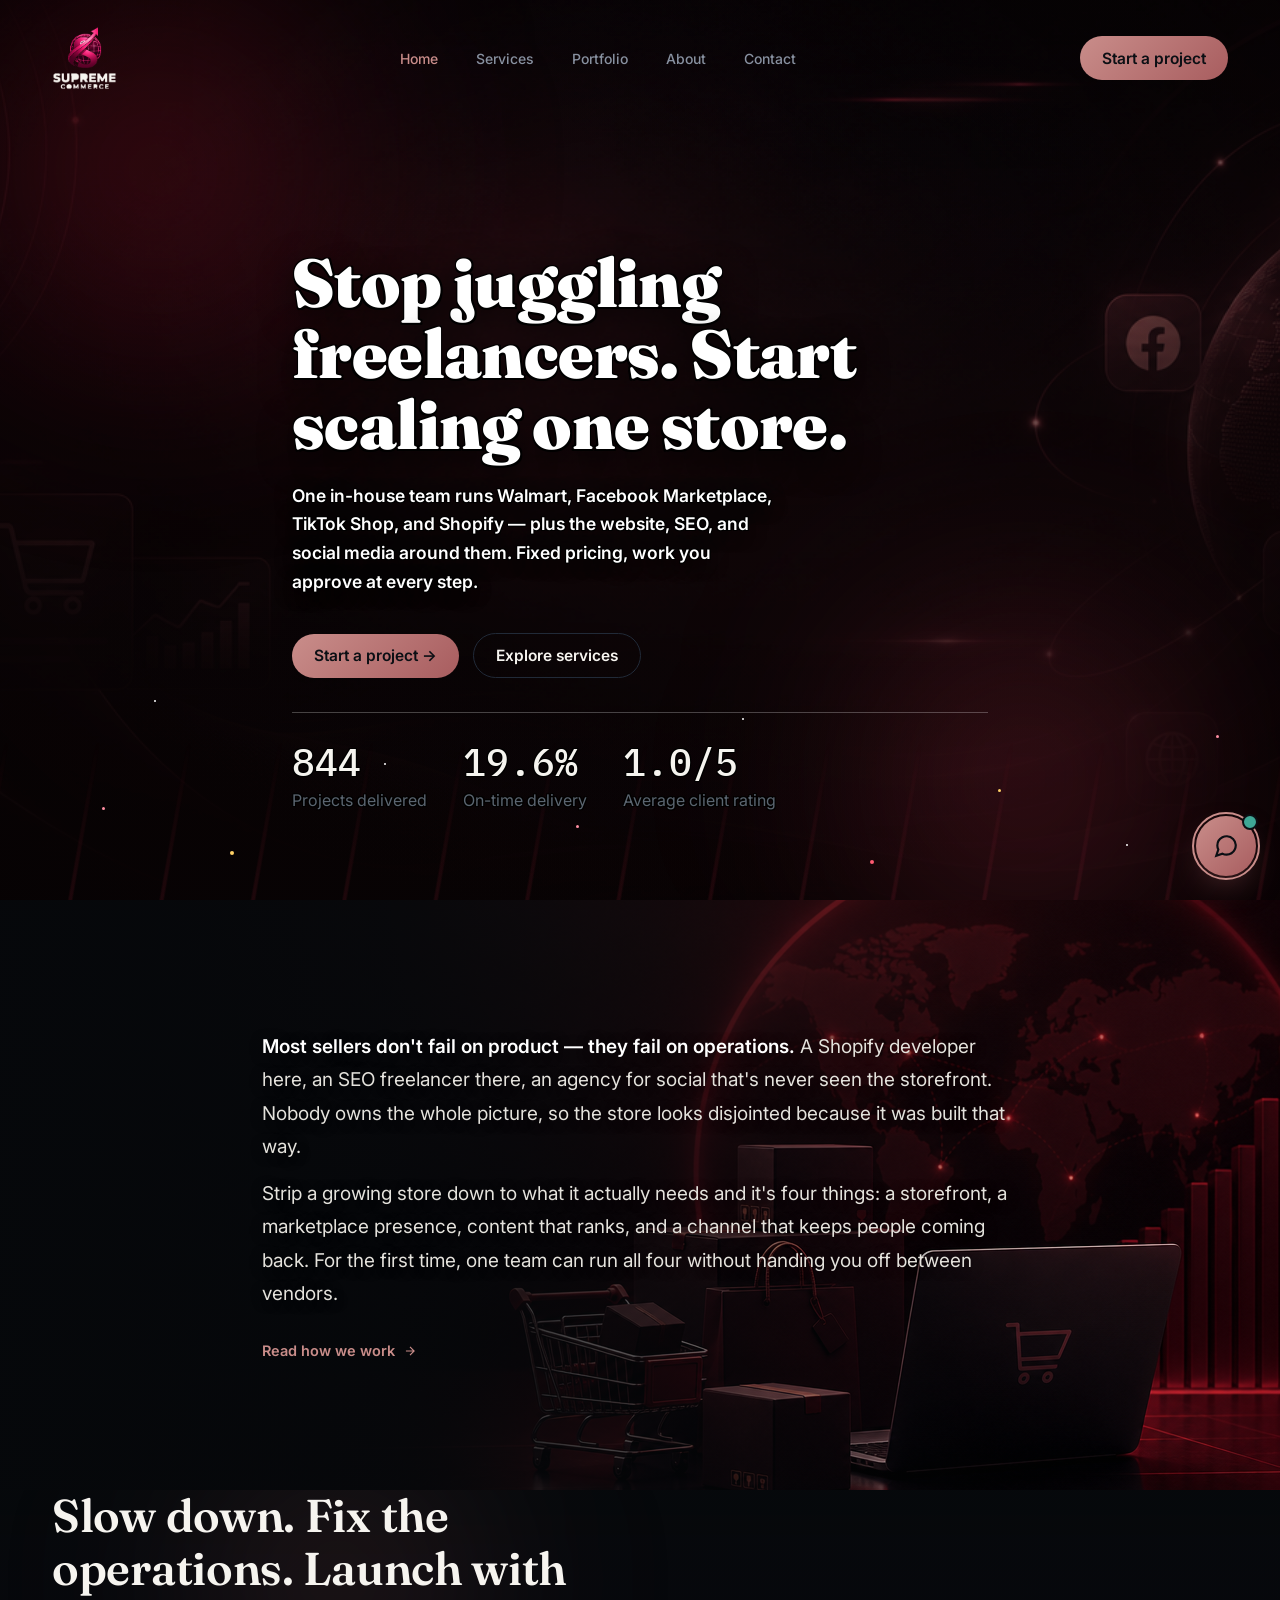
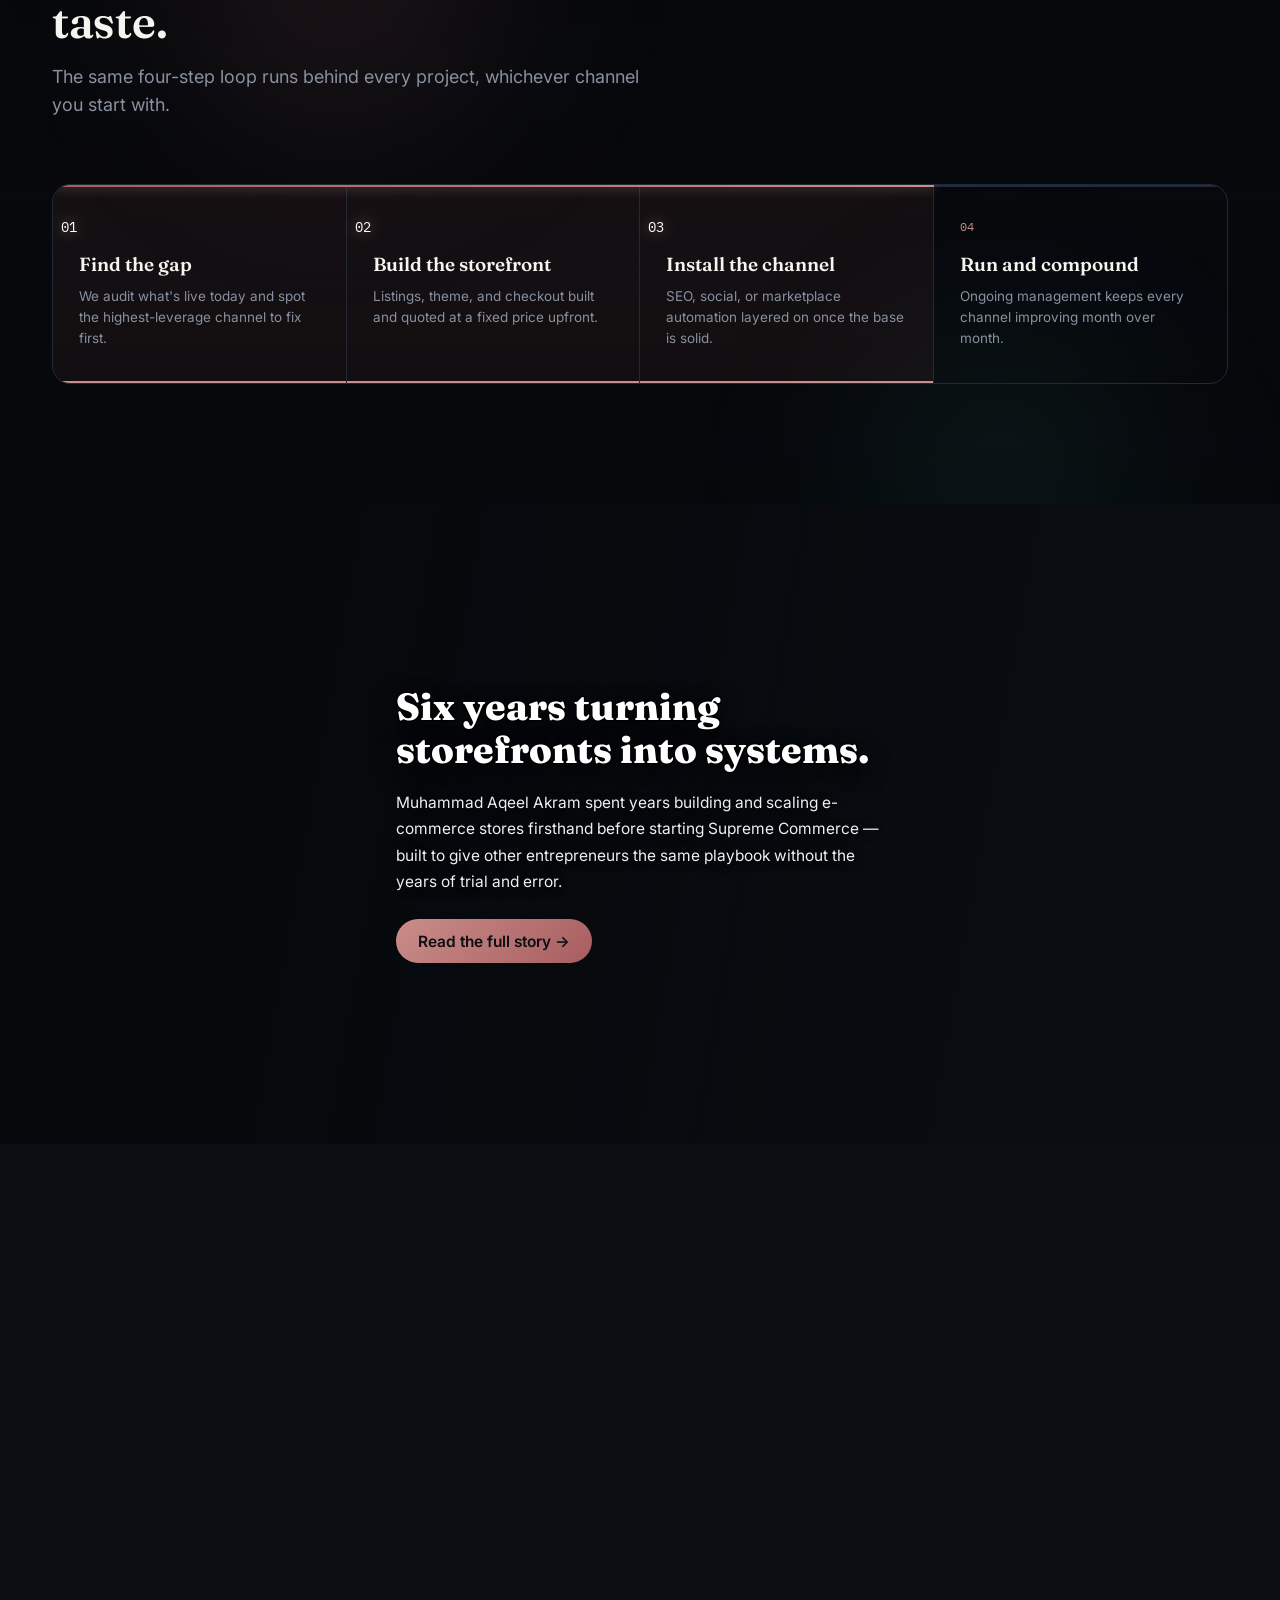
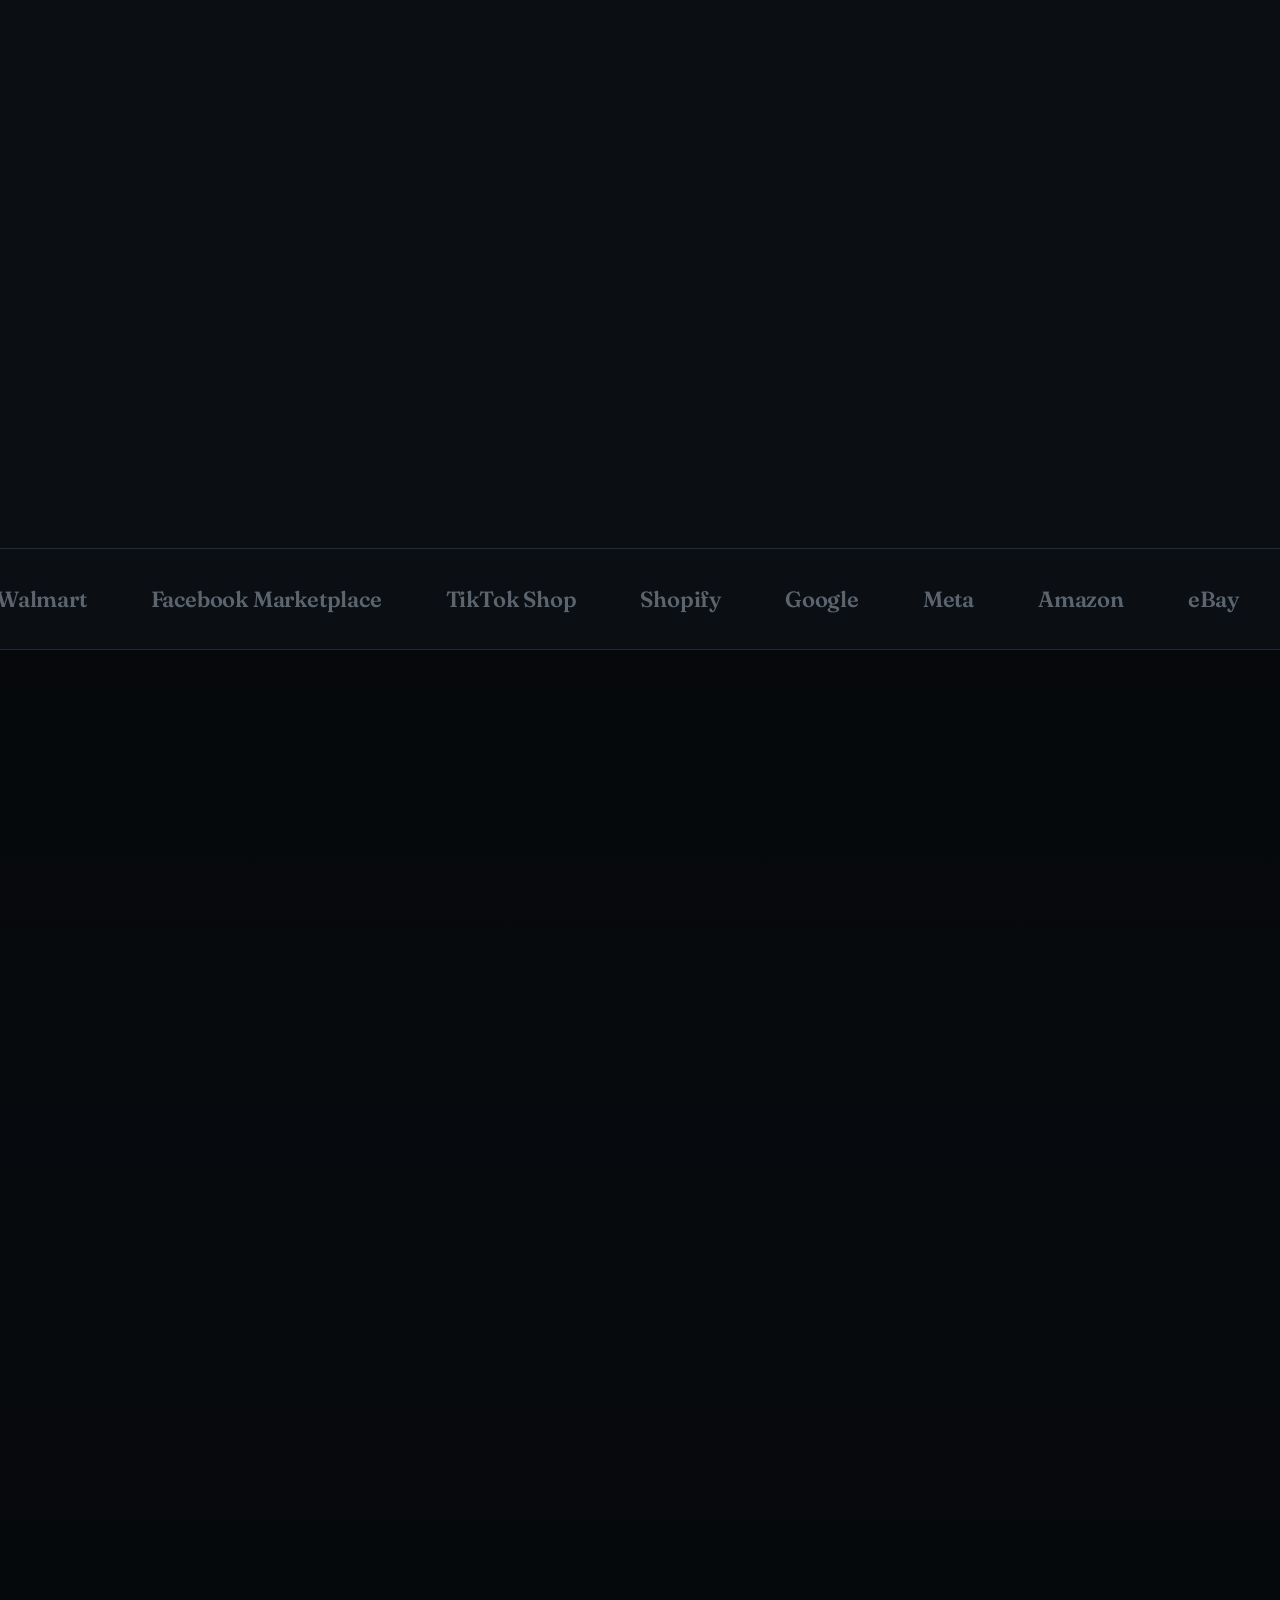
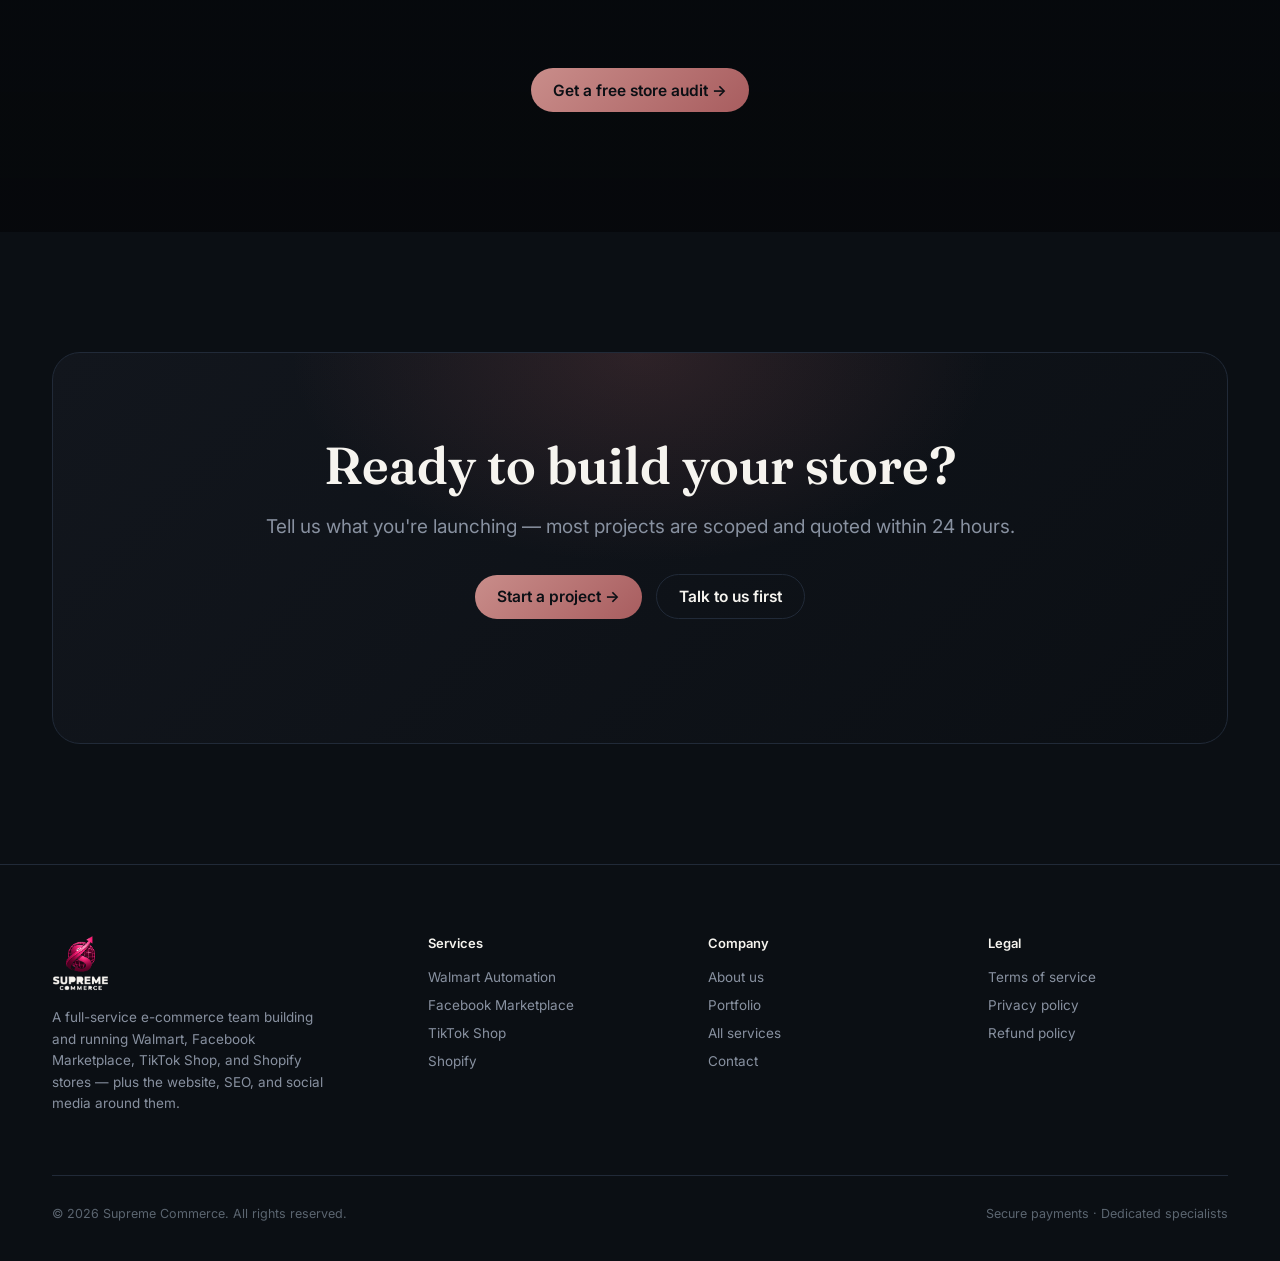
==== commit 70c1161d: "Add SEO optimization: meta tags, sitemap, robots.txt, structured data Add meta descriptions, canonic" ====
--- a/index.html
+++ b/index.html
@@ -4,7 +4,35 @@
 <meta charset="UTF-8">
 <meta name="viewport" content="width=device-width, initial-scale=1.0">
 <title>Supreme Commerce — Build in Silence. Launch Loud.</title>
+<meta name="description" content="Supreme Commerce is a full-service e-commerce team building and running Walmart, Facebook Marketplace, TikTok Shop, and Shopify stores — plus the website, SEO, and social media around them. Fixed pricing, one team.">
+<meta name="robots" content="index, follow">
+<link rel="canonical" href="https://supreme.supremecommerce.com/">
+<meta property="og:type" content="website">
+<meta property="og:site_name" content="Supreme Commerce">
+<meta property="og:title" content="Supreme Commerce — Build in Silence. Launch Loud.">
+<meta property="og:description" content="Full-service e-commerce team running Walmart, Facebook Marketplace, TikTok Shop, and Shopify stores — plus the website, SEO, and social media around them.">
+<meta property="og:url" content="https://supreme.supremecommerce.com/">
+<meta property="og:image" content="https://supreme.supremecommerce.com/assets/images/hero-crimson-bg.png">
+<meta name="twitter:card" content="summary_large_image">
+<meta name="twitter:title" content="Supreme Commerce — Build in Silence. Launch Loud.">
+<meta name="twitter:description" content="Full-service e-commerce team running Walmart, Facebook Marketplace, TikTok Shop, and Shopify stores — plus the website, SEO, and social media around them.">
+<meta name="twitter:image" content="https://supreme.supremecommerce.com/assets/images/hero-crimson-bg.png">
 <link rel="icon" type="image/png" href="assets/images/logo-transparent.png">
+<script type="application/ld+json">
+{
+  "@context": "https://schema.org",
+  "@type": "Organization",
+  "name": "Supreme Commerce",
+  "url": "https://supreme.supremecommerce.com/",
+  "logo": "https://supreme.supremecommerce.com/assets/images/logo-transparent.png",
+  "description": "Full-service e-commerce team building and running Walmart, Facebook Marketplace, TikTok Shop, and Shopify stores — plus the website, SEO, and social media around them.",
+  "founder": {
+    "@type": "Person",
+    "name": "Muhammad Aqeel Akram"
+  },
+  "sameAs": []
+}
+</script>
 <link rel="preconnect" href="https://fonts.googleapis.com">
 <link href="https://fonts.googleapis.com/css2?family=Fraunces:opsz,wght@9..144,300;9..144,450;9..144,600;9..144,700;9..144,900&family=Inter:wght@400;500;600;700;800;900&family=IBM+Plex+Mono:wght@400;500&display=swap" rel="stylesheet">
 <link rel="stylesheet" href="assets/style.css?v=20260719a">
--- a/assets/style.css
+++ b/assets/style.css
@@ -395,7 +395,7 @@
 }
 .breadcrumb a{color:var(--slate);transition:color .2s ease;}
 .breadcrumb a:hover{color:var(--brass-bright);}
-.page-hero h1{font-family:var(--font-display);font-size:clamp(34px,4.6vw,56px);font-weight:600;line-height:1.08;letter-spacing:-0.5px;margin-bottom:20px;}
+.page-hero h1,.page-hero h2{font-family:var(--font-display);font-size:clamp(34px,4.6vw,56px);font-weight:600;line-height:1.08;letter-spacing:-0.5px;margin-bottom:20px;}
 .page-hero p{font-size:16.5px;line-height:1.65;color:var(--slate);max-width:600px;}
 
 /* Service icon tile (reused across service cards) */
--- a/assets/responsive.css
+++ b/assets/responsive.css
@@ -274,7 +274,7 @@
 
 h1{ font-size: clamp(30px, 6.4vw, 64px); }
 
-.page-hero h1{ font-size: clamp(28px, 6.2vw, 60px) !important; }
+.page-hero h1,.page-hero h2{ font-size: clamp(28px, 6.2vw, 60px) !important; }
 .page-hero p{ font-size: clamp(15px, 2.6vw, 19px) !important; }
 .founder-hero h1{ font-size: clamp(30px, 6.4vw, 58px) !important; }
 .cine-hero h1{ font-size: clamp(30px, 6.6vw, 68px); }
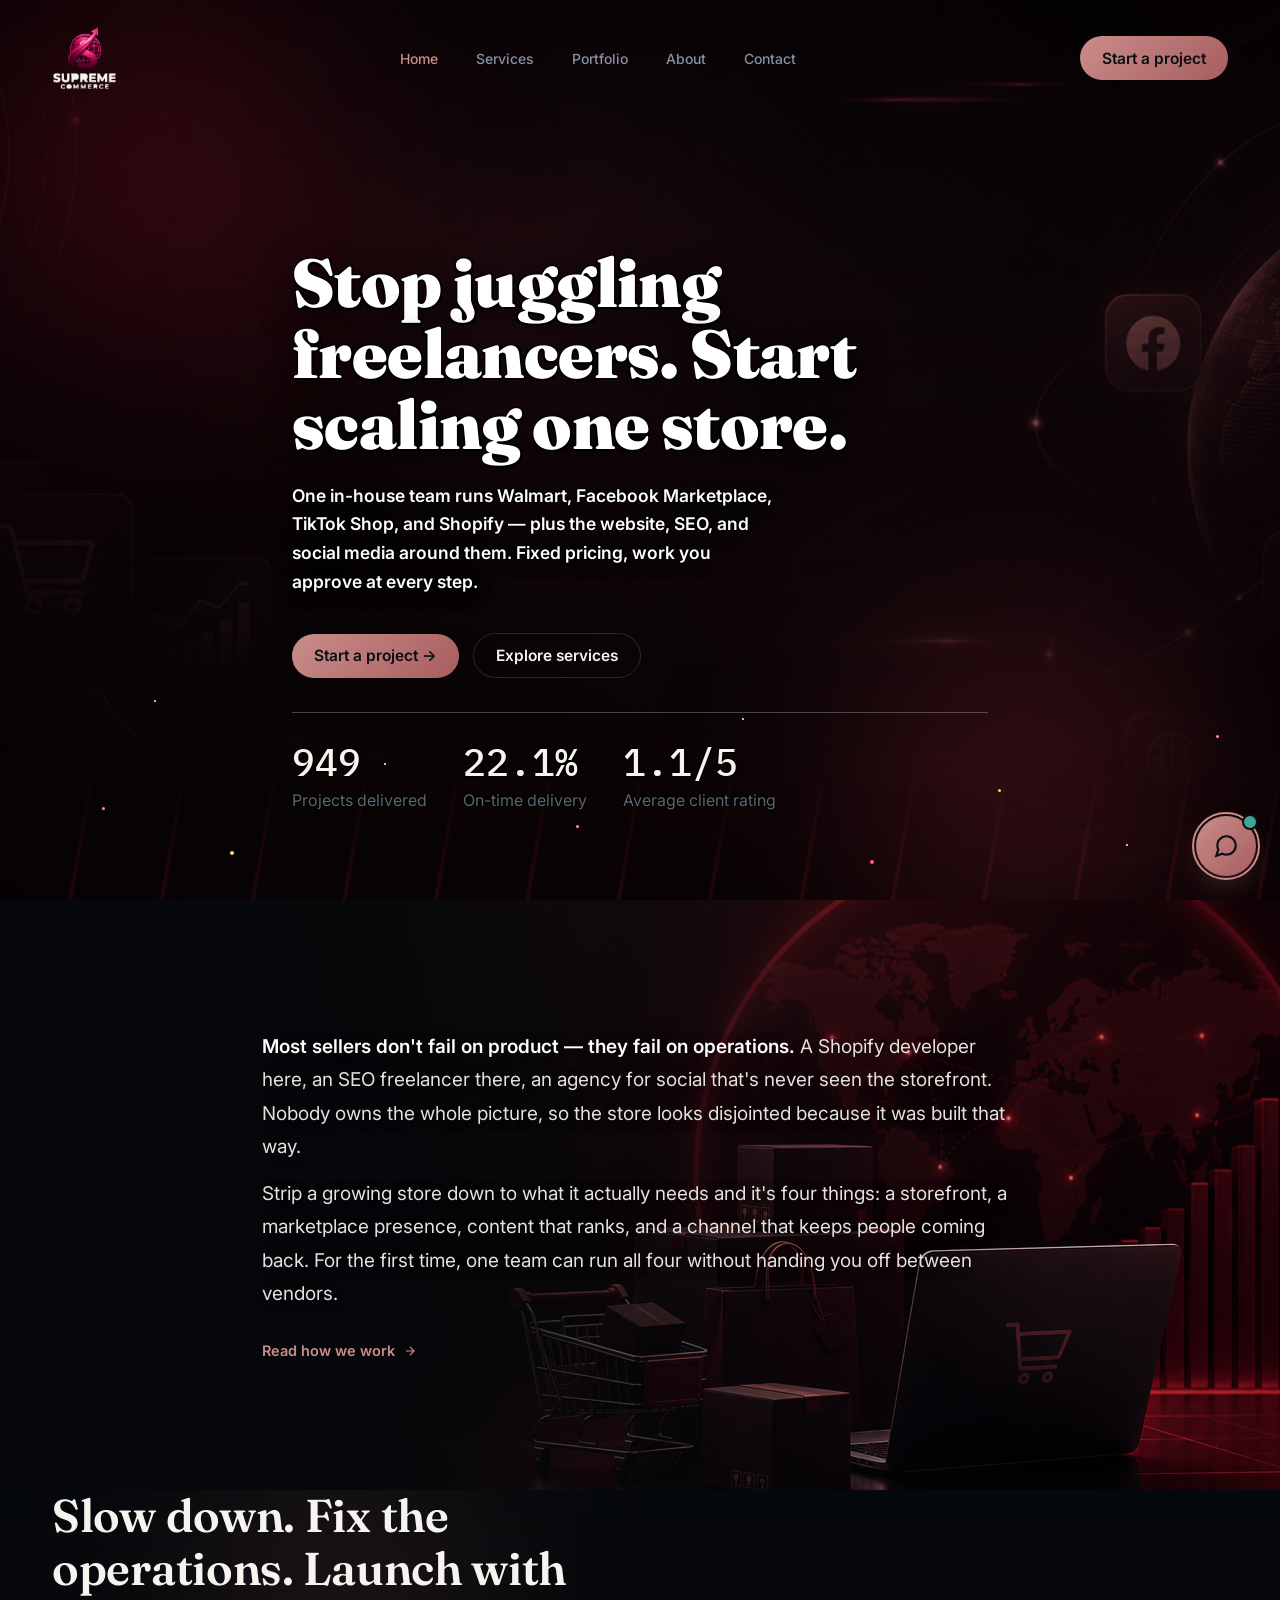
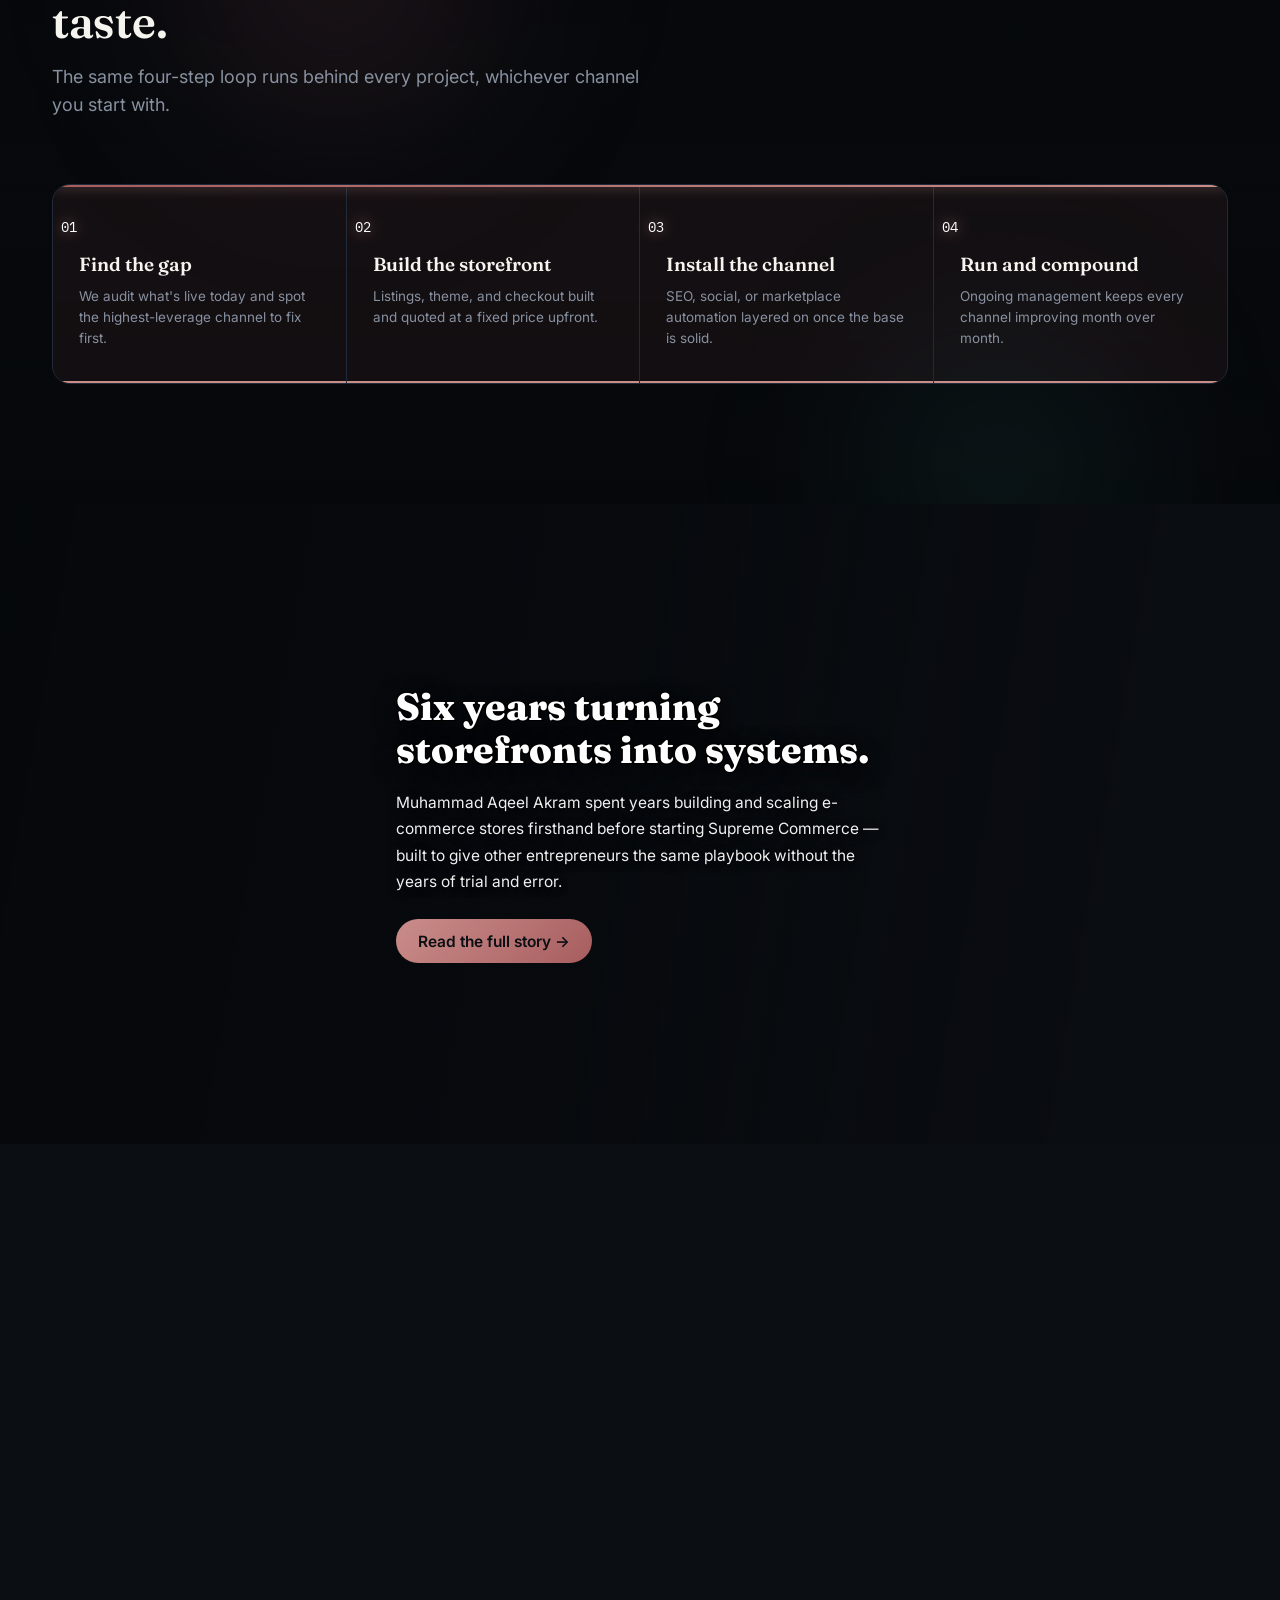
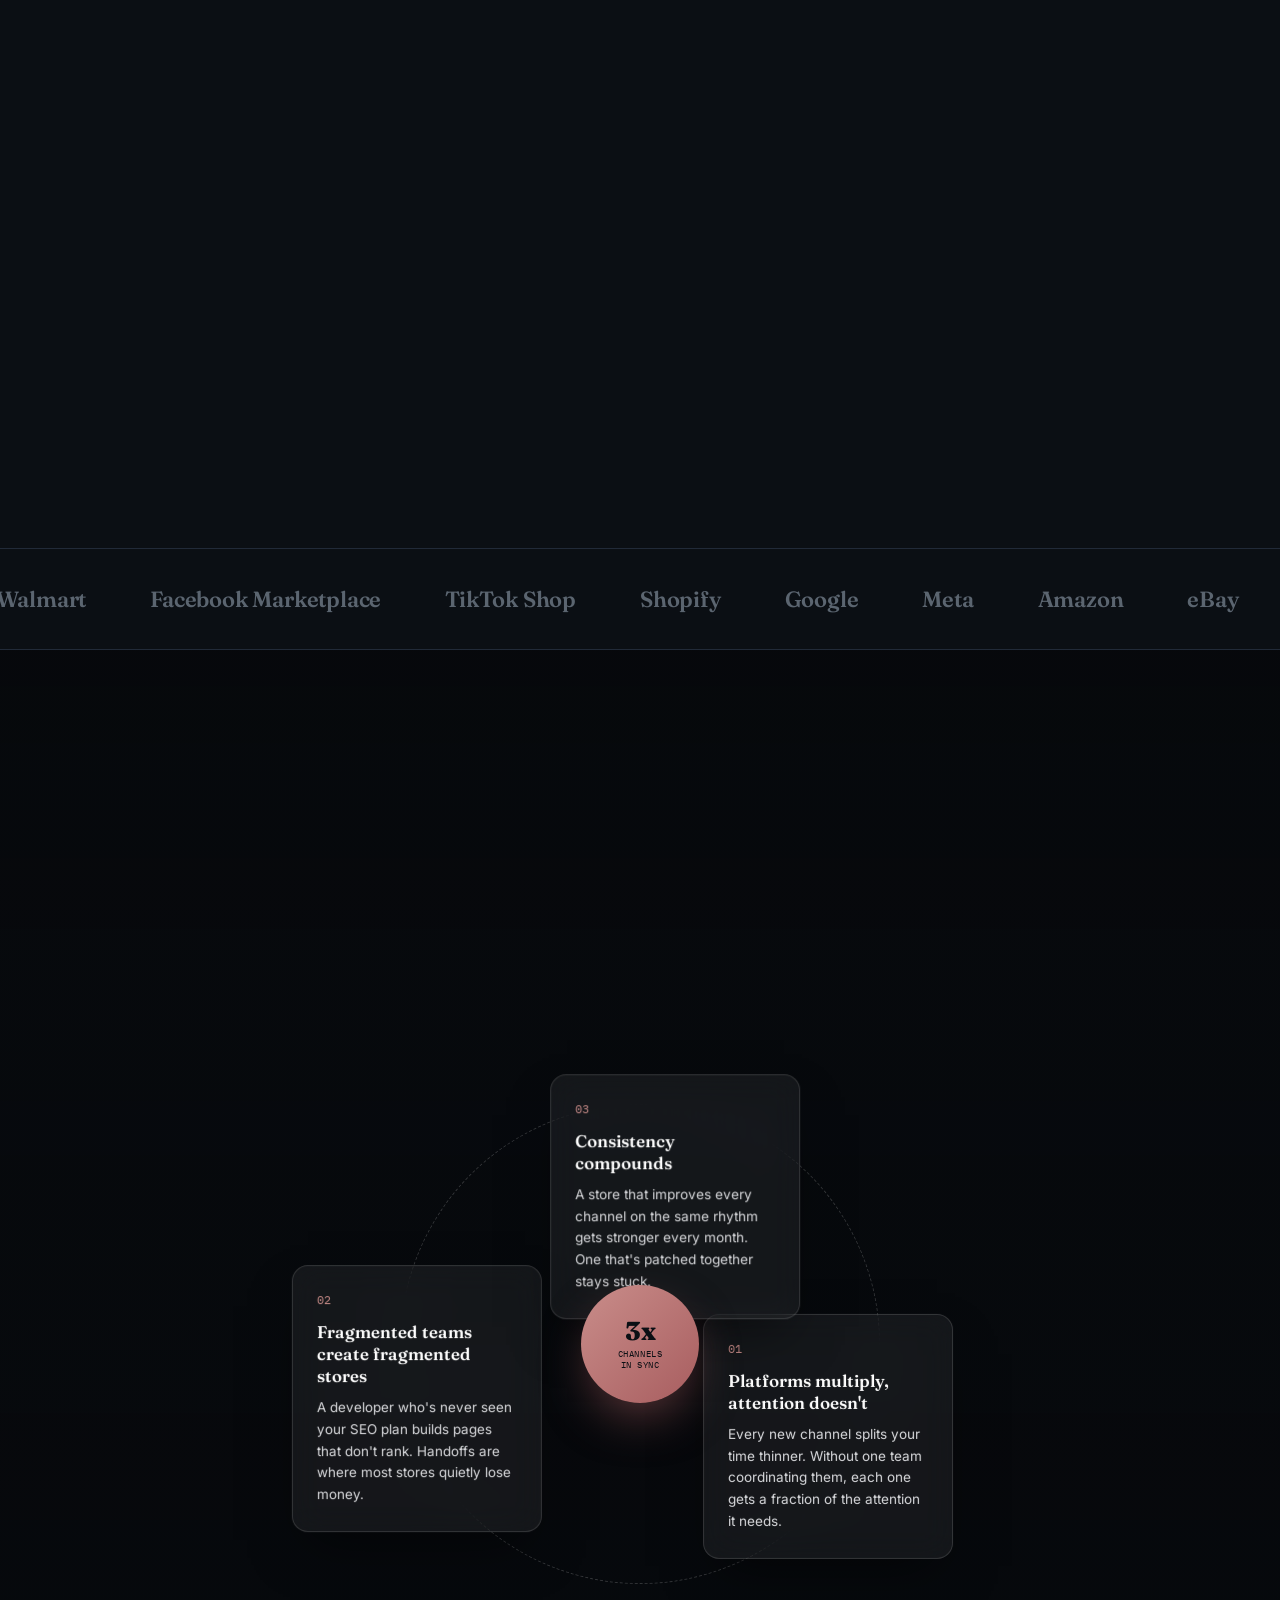
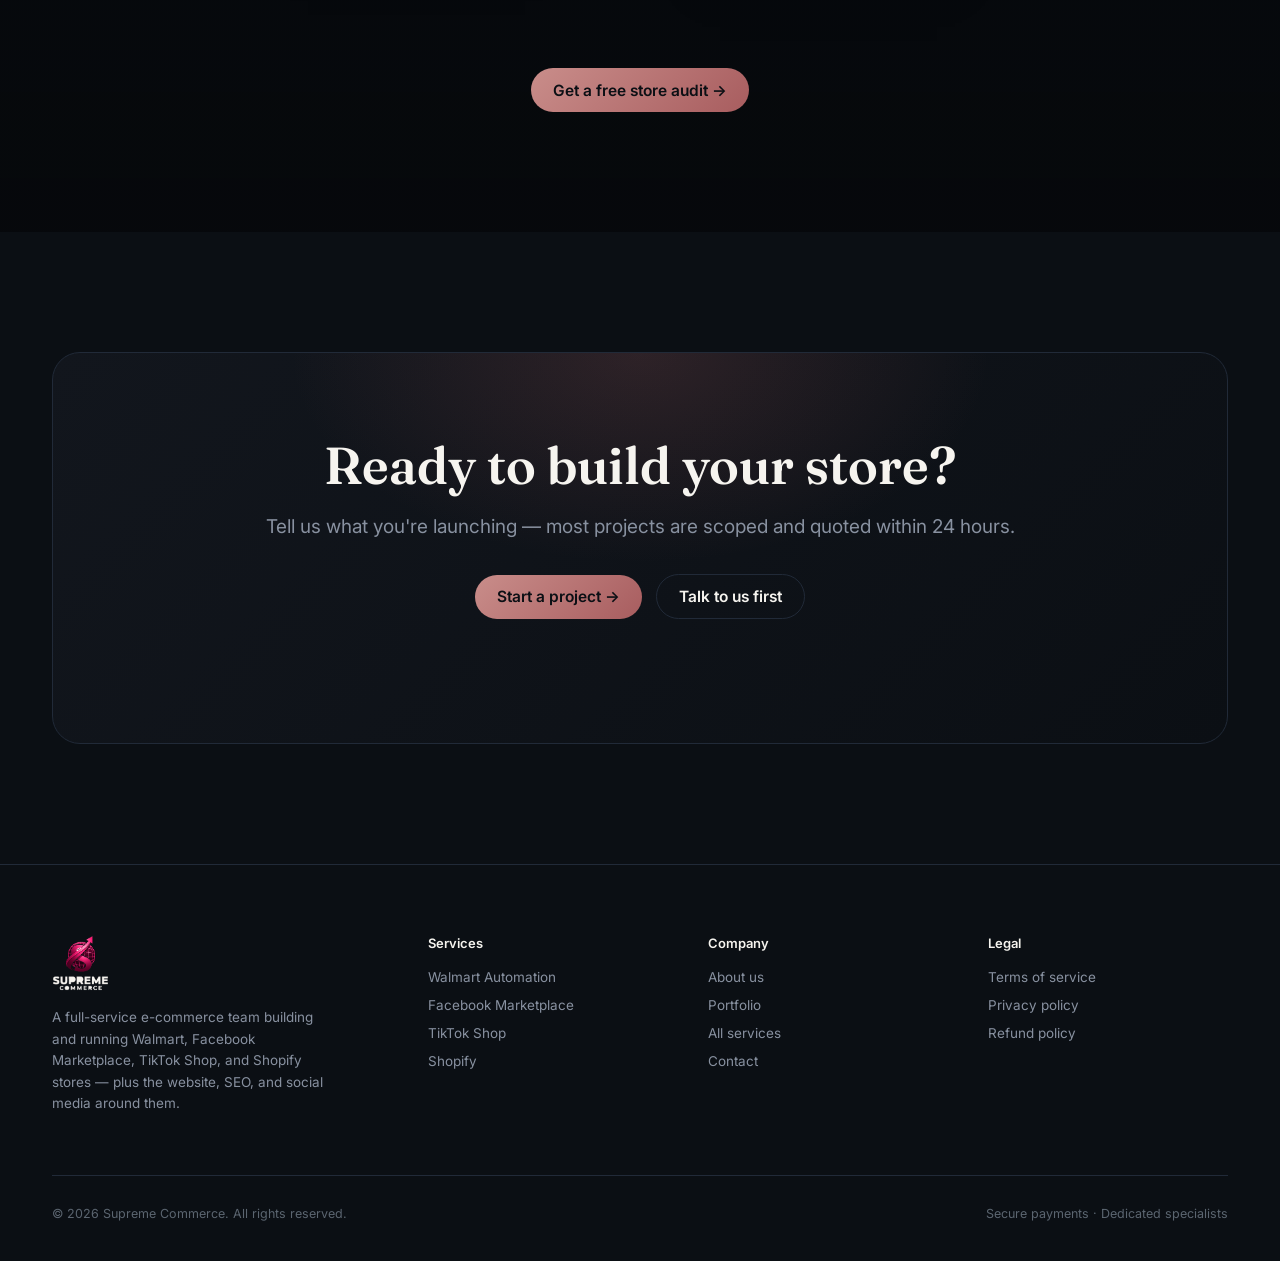
==== commit 3b517783: "Fix domain in SEO tags: .net not .com Co-Authored-By: Claude Sonnet 5 <noreply@anthropic.com>" ====
--- a/index.html
+++ b/index.html
@@ -6,25 +6,25 @@
 <title>Supreme Commerce — Build in Silence. Launch Loud.</title>
 <meta name="description" content="Supreme Commerce is a full-service e-commerce team building and running Walmart, Facebook Marketplace, TikTok Shop, and Shopify stores — plus the website, SEO, and social media around them. Fixed pricing, one team.">
 <meta name="robots" content="index, follow">
-<link rel="canonical" href="https://supreme.supremecommerce.com/">
+<link rel="canonical" href="https://supreme.supremecommerce.net/">
 <meta property="og:type" content="website">
 <meta property="og:site_name" content="Supreme Commerce">
 <meta property="og:title" content="Supreme Commerce — Build in Silence. Launch Loud.">
 <meta property="og:description" content="Full-service e-commerce team running Walmart, Facebook Marketplace, TikTok Shop, and Shopify stores — plus the website, SEO, and social media around them.">
-<meta property="og:url" content="https://supreme.supremecommerce.com/">
-<meta property="og:image" content="https://supreme.supremecommerce.com/assets/images/hero-crimson-bg.png">
+<meta property="og:url" content="https://supreme.supremecommerce.net/">
+<meta property="og:image" content="https://supreme.supremecommerce.net/assets/images/hero-crimson-bg.png">
 <meta name="twitter:card" content="summary_large_image">
 <meta name="twitter:title" content="Supreme Commerce — Build in Silence. Launch Loud.">
 <meta name="twitter:description" content="Full-service e-commerce team running Walmart, Facebook Marketplace, TikTok Shop, and Shopify stores — plus the website, SEO, and social media around them.">
-<meta name="twitter:image" content="https://supreme.supremecommerce.com/assets/images/hero-crimson-bg.png">
+<meta name="twitter:image" content="https://supreme.supremecommerce.net/assets/images/hero-crimson-bg.png">
 <link rel="icon" type="image/png" href="assets/images/logo-transparent.png">
 <script type="application/ld+json">
 {
   "@context": "https://schema.org",
   "@type": "Organization",
   "name": "Supreme Commerce",
-  "url": "https://supreme.supremecommerce.com/",
-  "logo": "https://supreme.supremecommerce.com/assets/images/logo-transparent.png",
+  "url": "https://supreme.supremecommerce.net/",
+  "logo": "https://supreme.supremecommerce.net/assets/images/logo-transparent.png",
   "description": "Full-service e-commerce team building and running Walmart, Facebook Marketplace, TikTok Shop, and Shopify stores — plus the website, SEO, and social media around them.",
   "founder": {
     "@type": "Person",
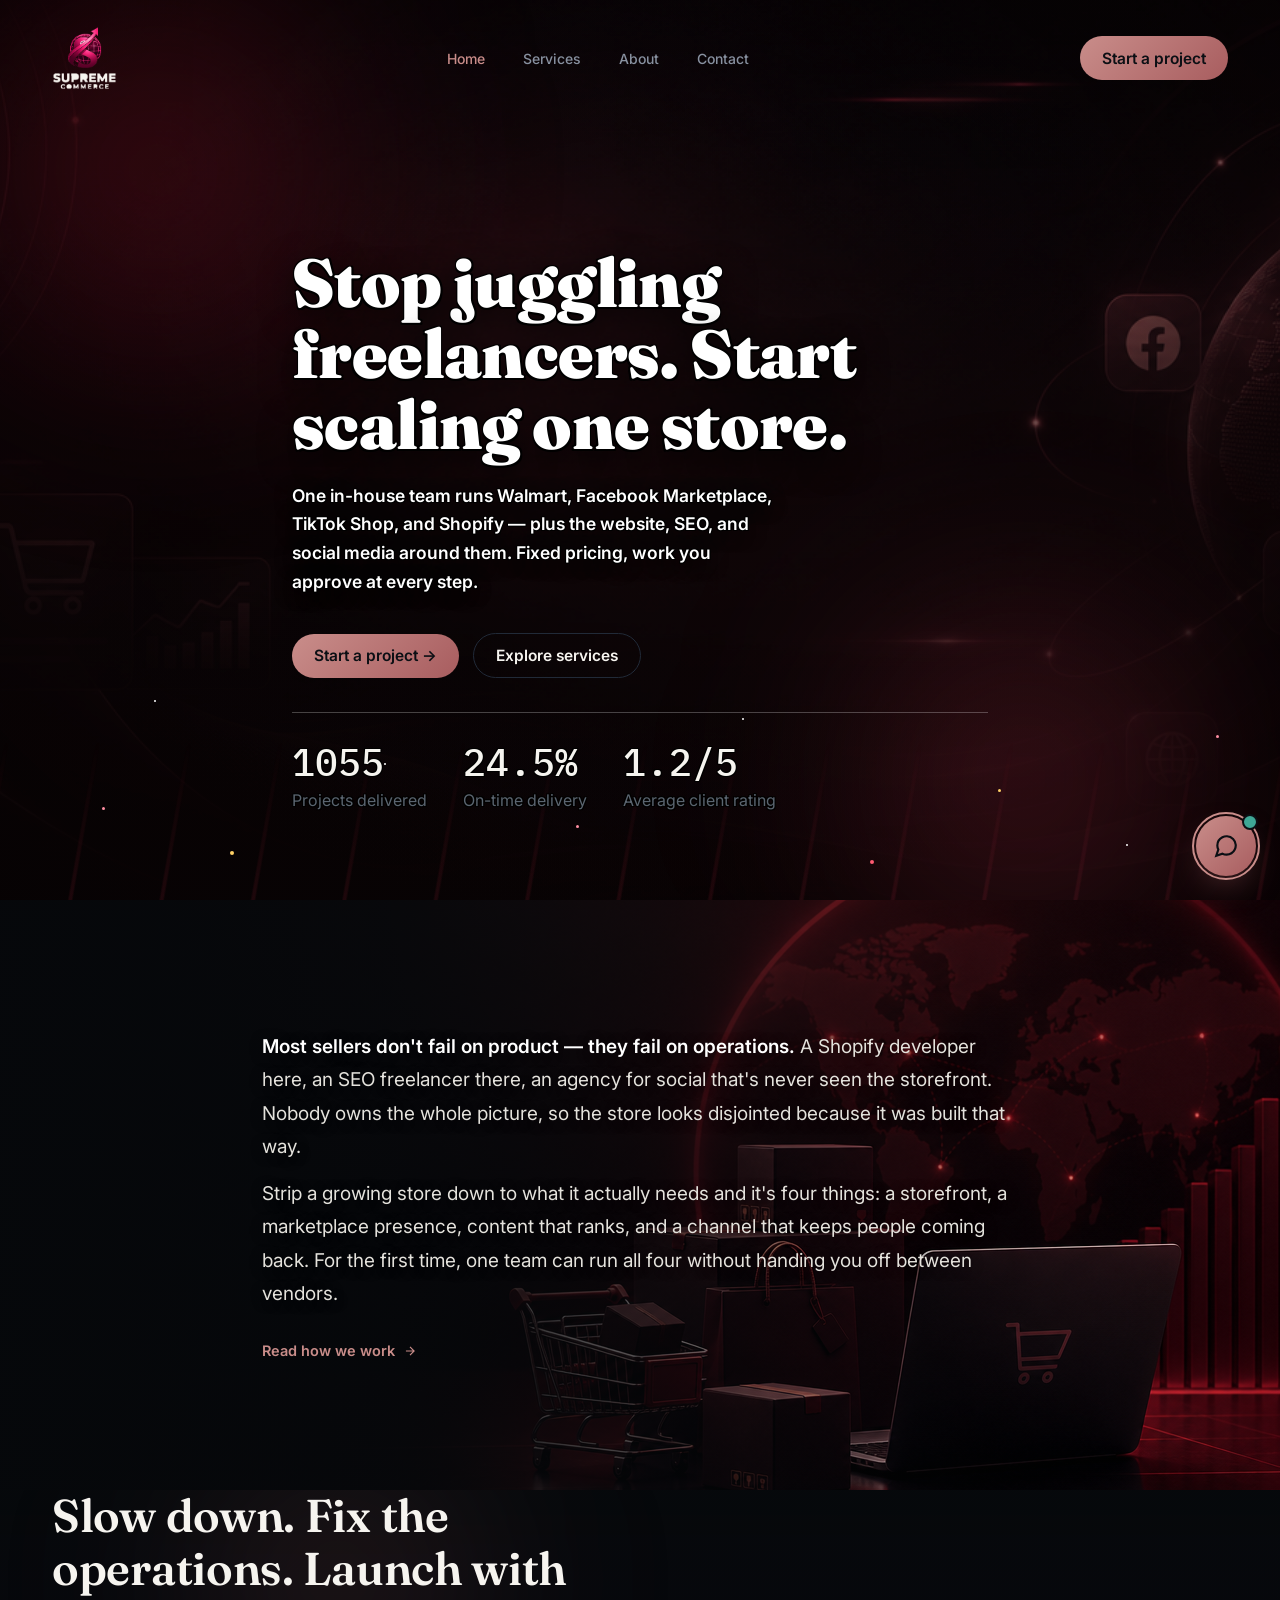
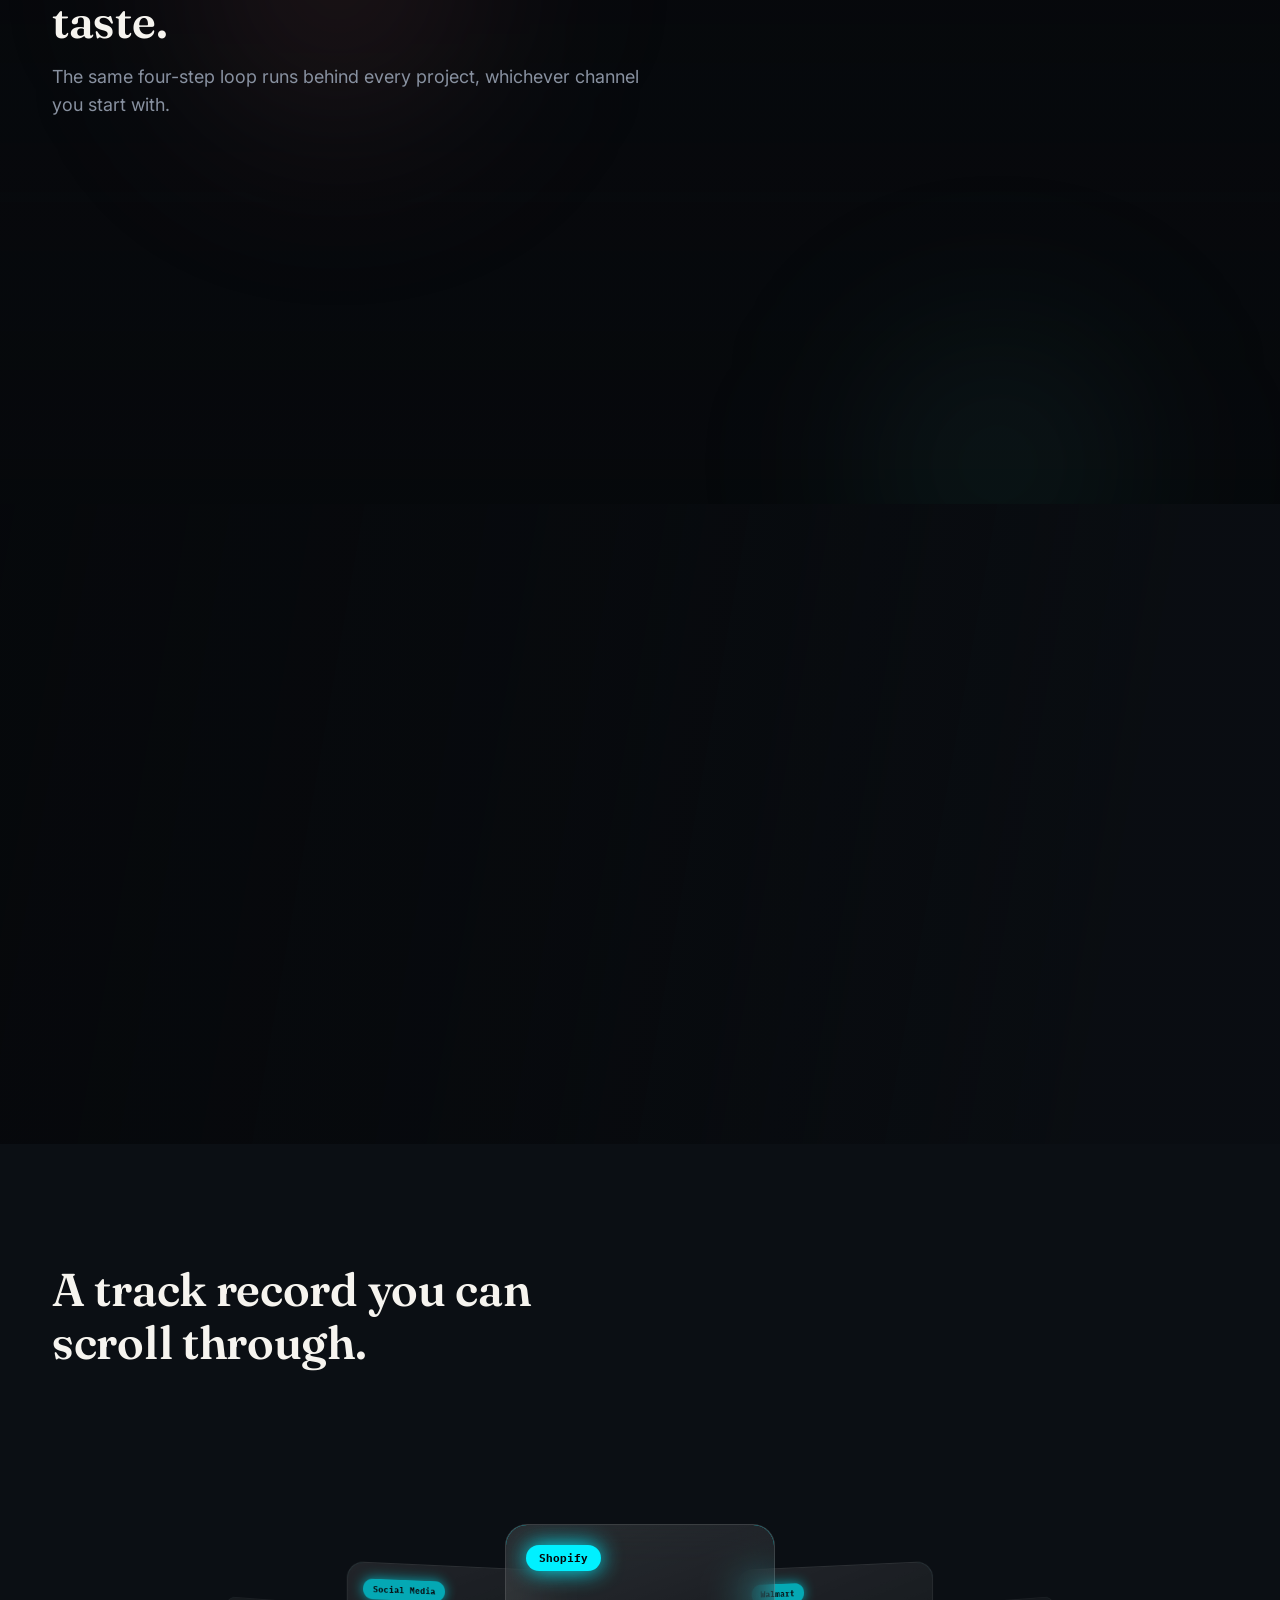
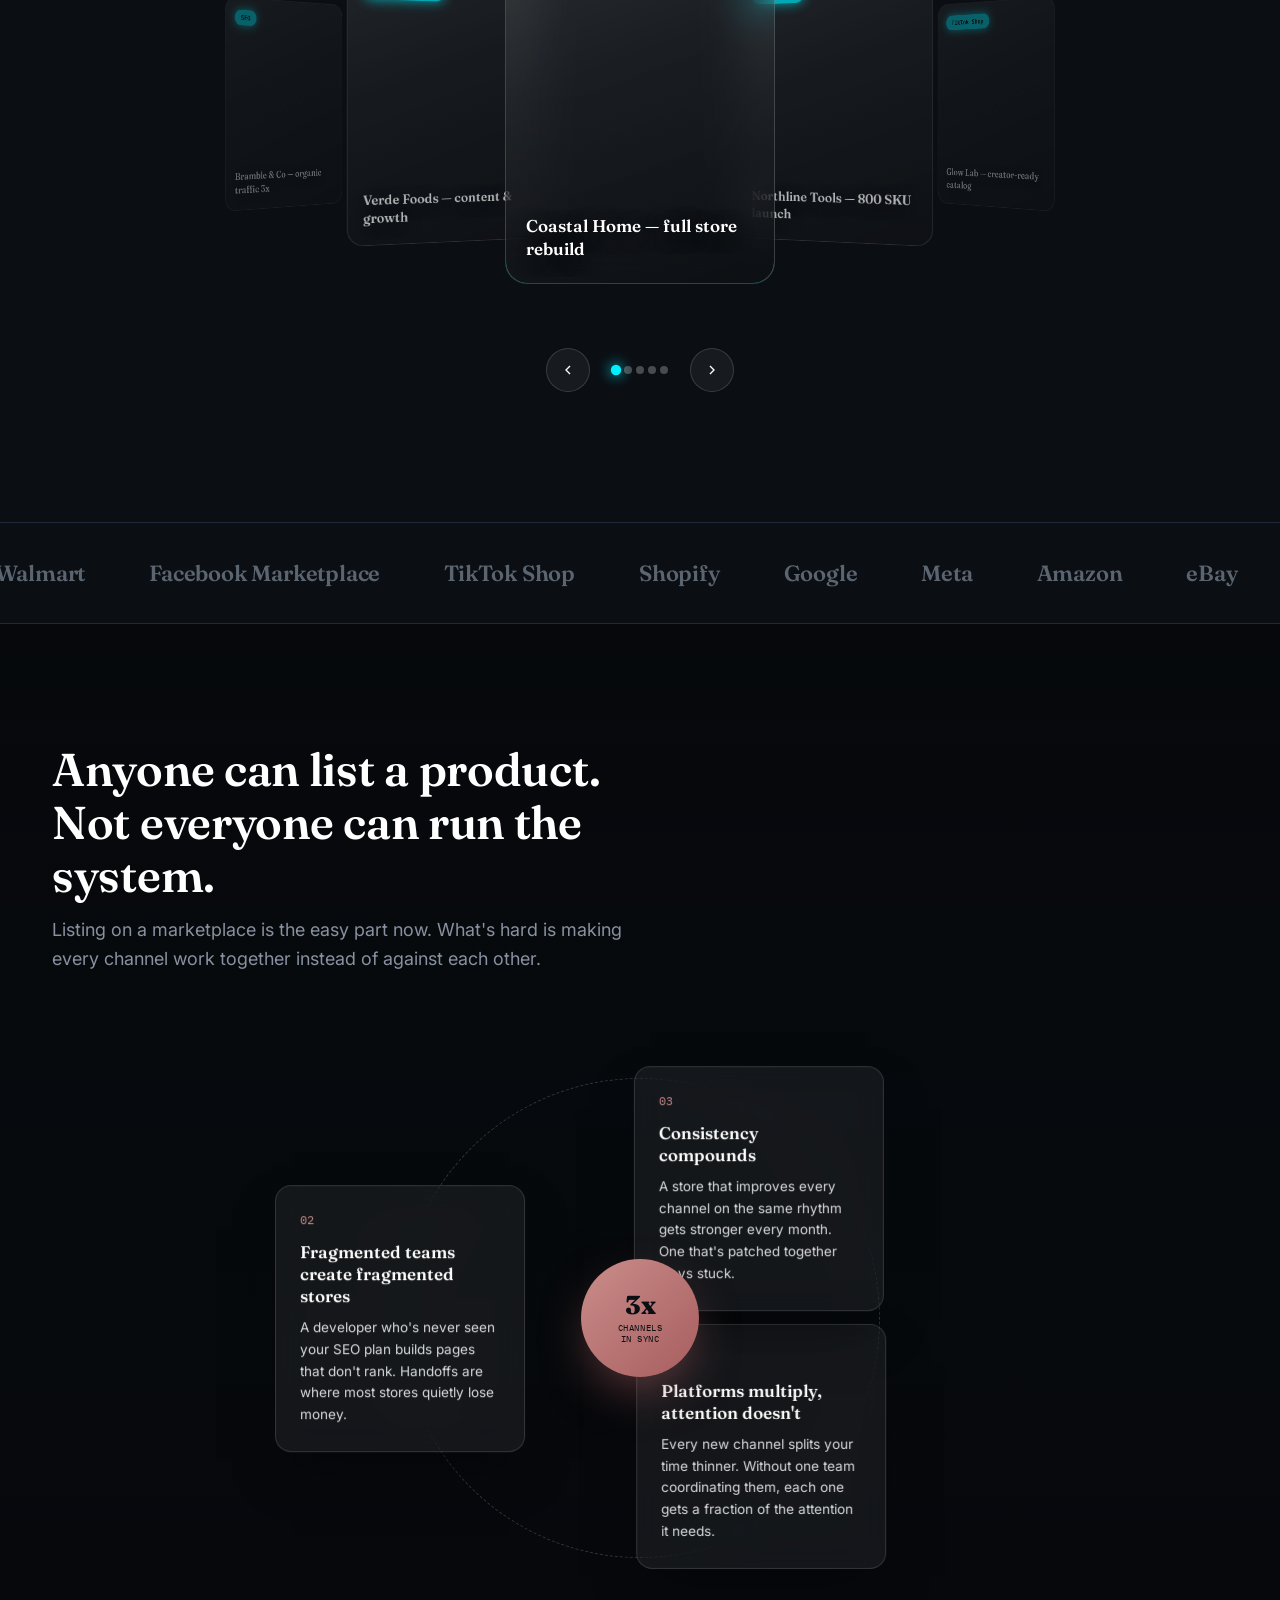
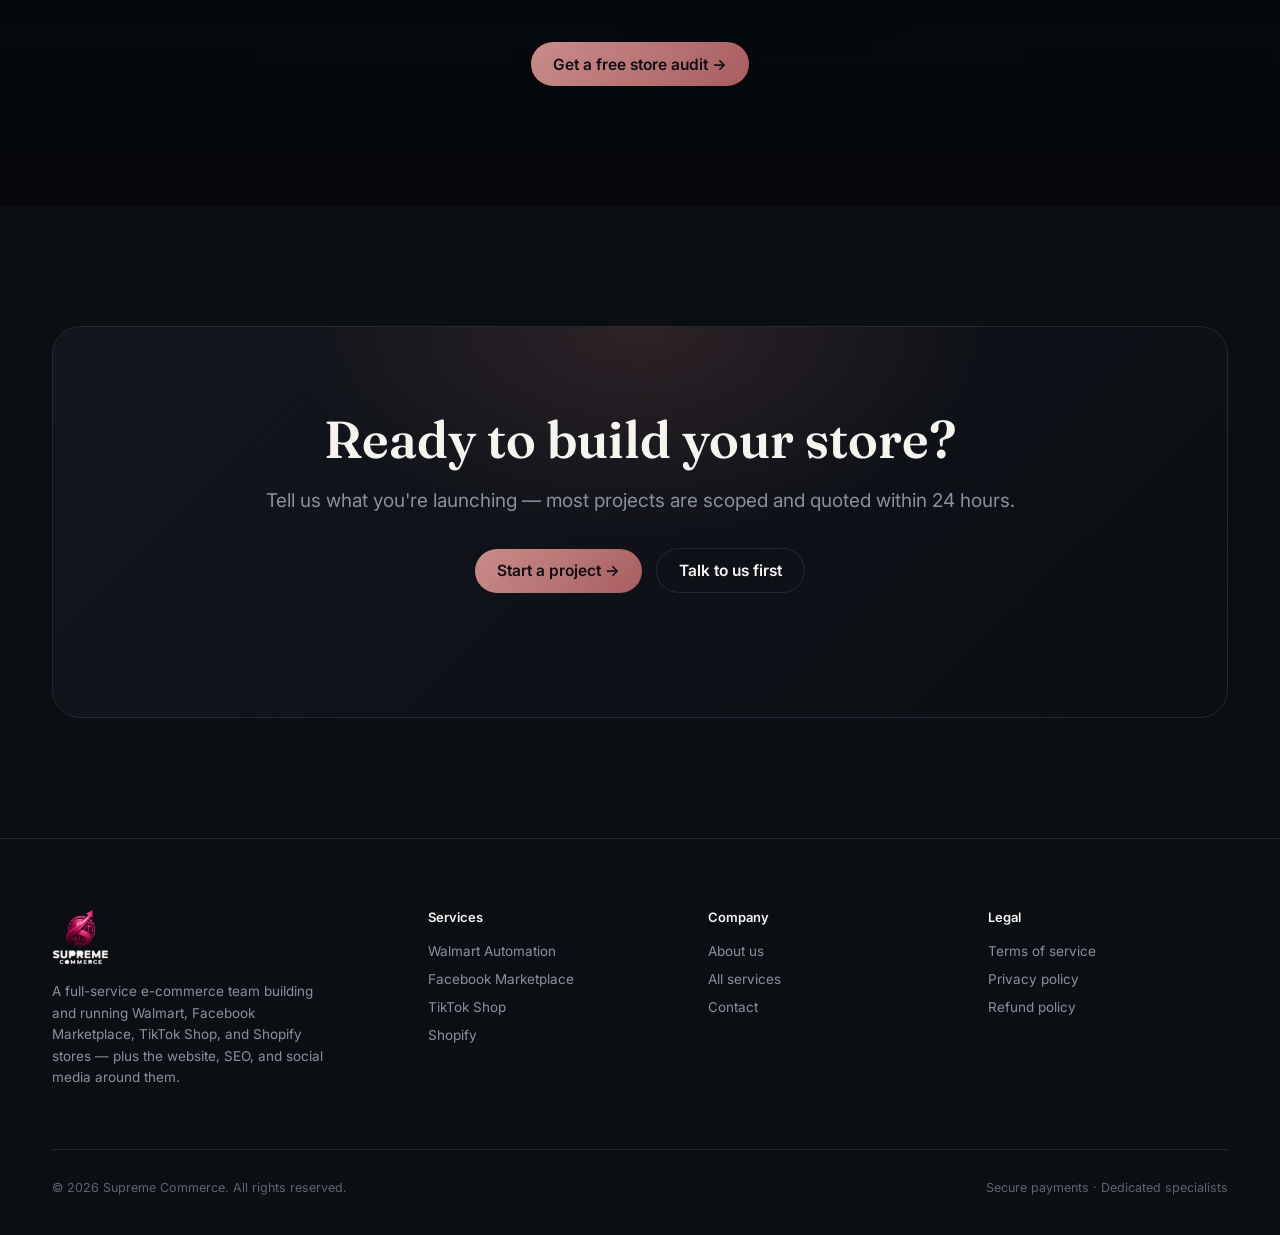
==== commit 4b50afa4: "Remove portfolio page Delete portfolio.html and remove all nav/footer links to it across the site, p" ====
--- a/index.html
+++ b/index.html
@@ -500,7 +500,6 @@
     <div class="nav-links" id="navLinks">
       <a href="index.html" class="active">Home</a>
       <a href="services.html">Services</a>
-      <a href="portfolio.html">Portfolio</a>
       <a href="about.html">About</a>
       <a href="contact.html">Contact</a>
     </div>
@@ -683,9 +682,6 @@
         </div>
       </div>
     </div>
-    <div style="text-align:center;">
-      <a href="portfolio.html" class="narrative-link reveal" style="margin-top:8px;">See all work <svg width="14" height="14" viewBox="0 0 24 24" fill="none" stroke="currentColor" stroke-width="2"><path d="M5 12h14M12 5l7 7-7 7"/></svg></a>
-    </div>
   </div>
 </section>
 
@@ -773,8 +769,7 @@
       <div class="foot-col">
         <h5>Company</h5>
         <a href="about.html">About us</a>
-        <a href="portfolio.html">Portfolio</a>
-        <a href="services.html">All services</a>
+          <a href="services.html">All services</a>
         <a href="contact.html">Contact</a>
       </div>
       <div class="foot-col">
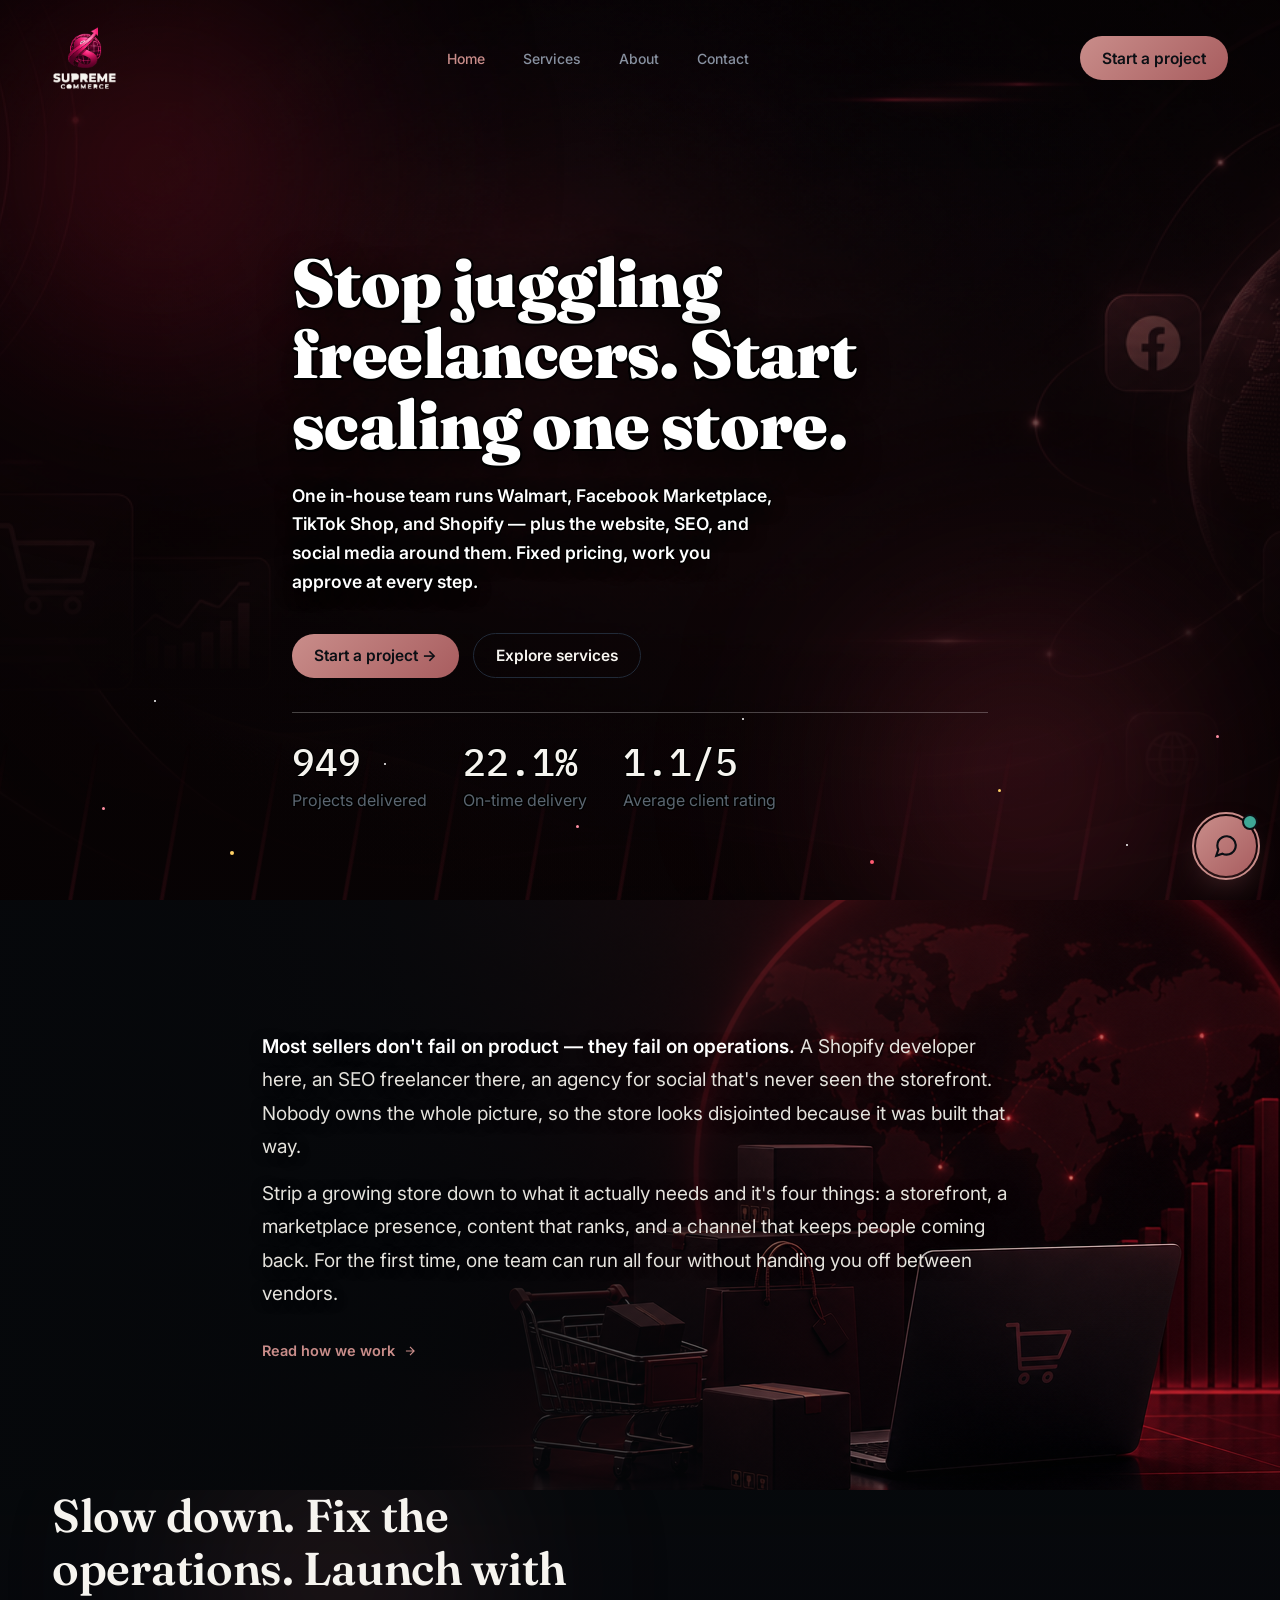
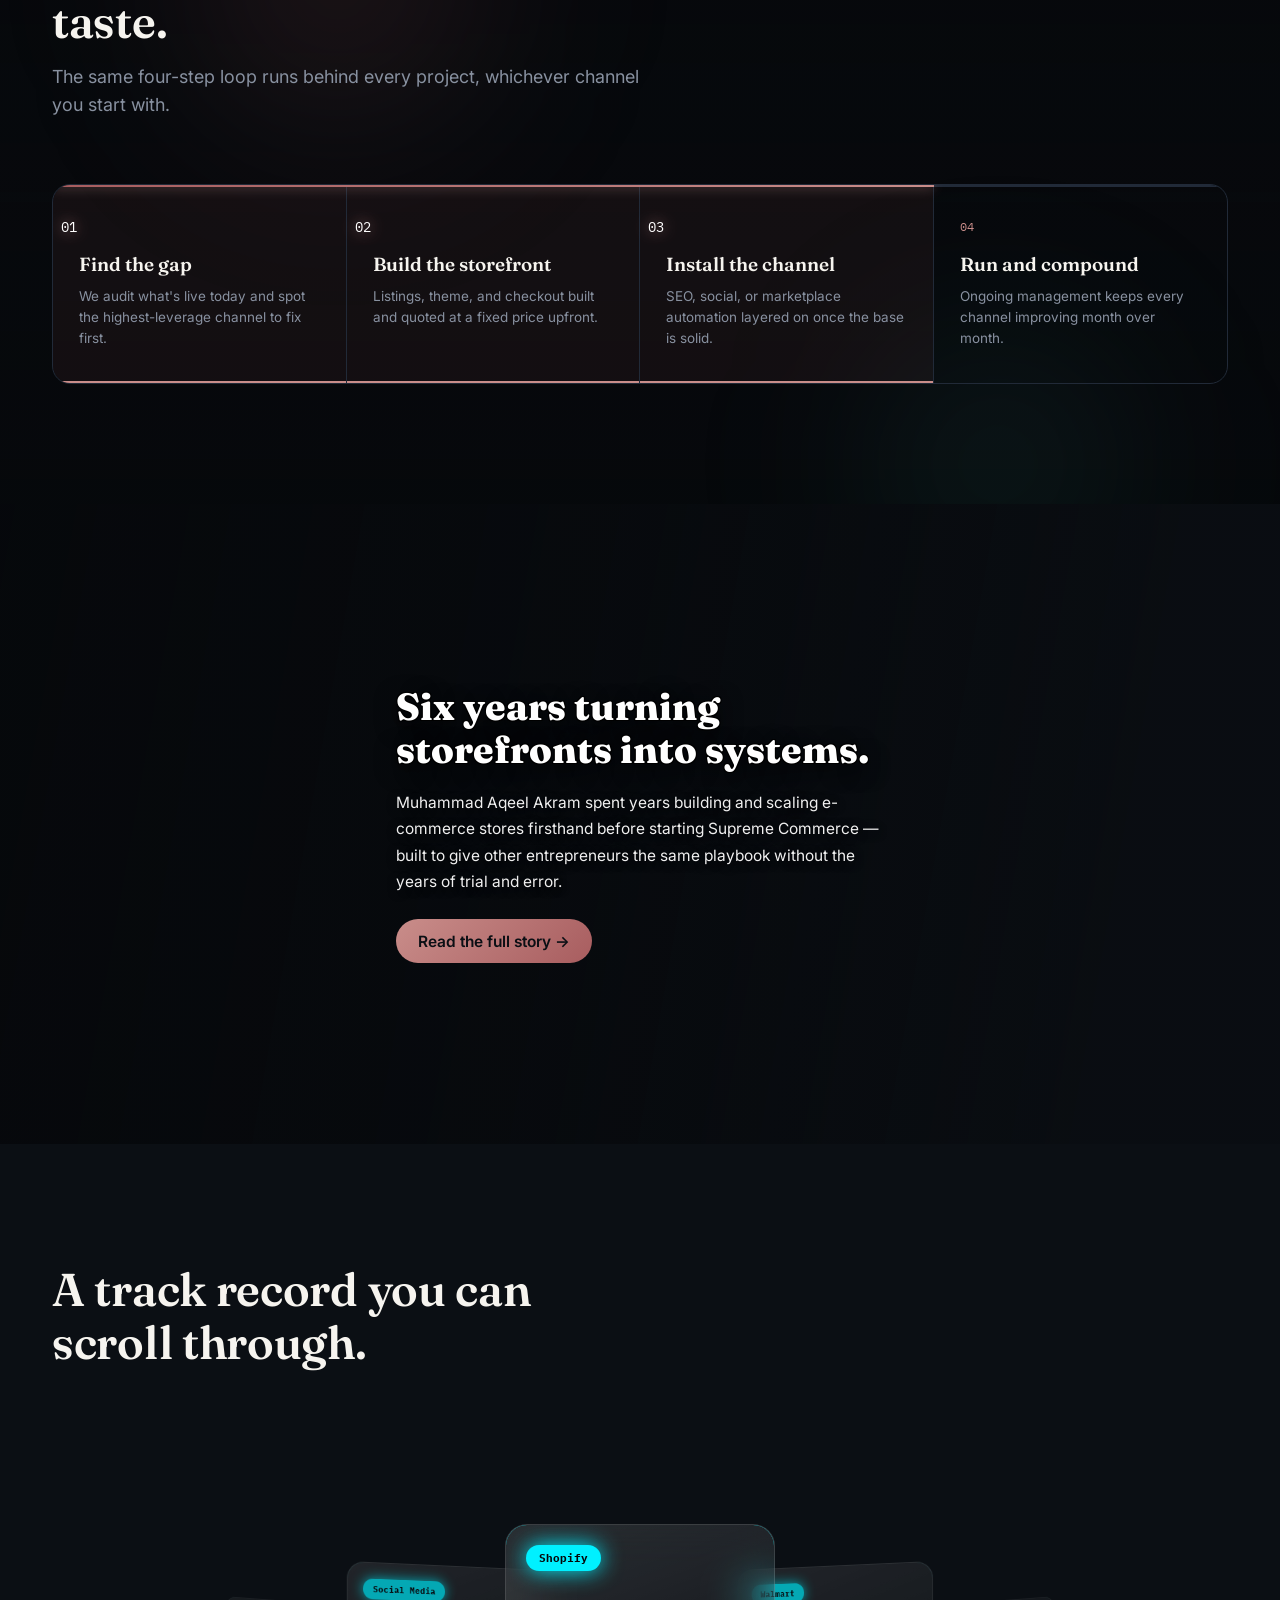
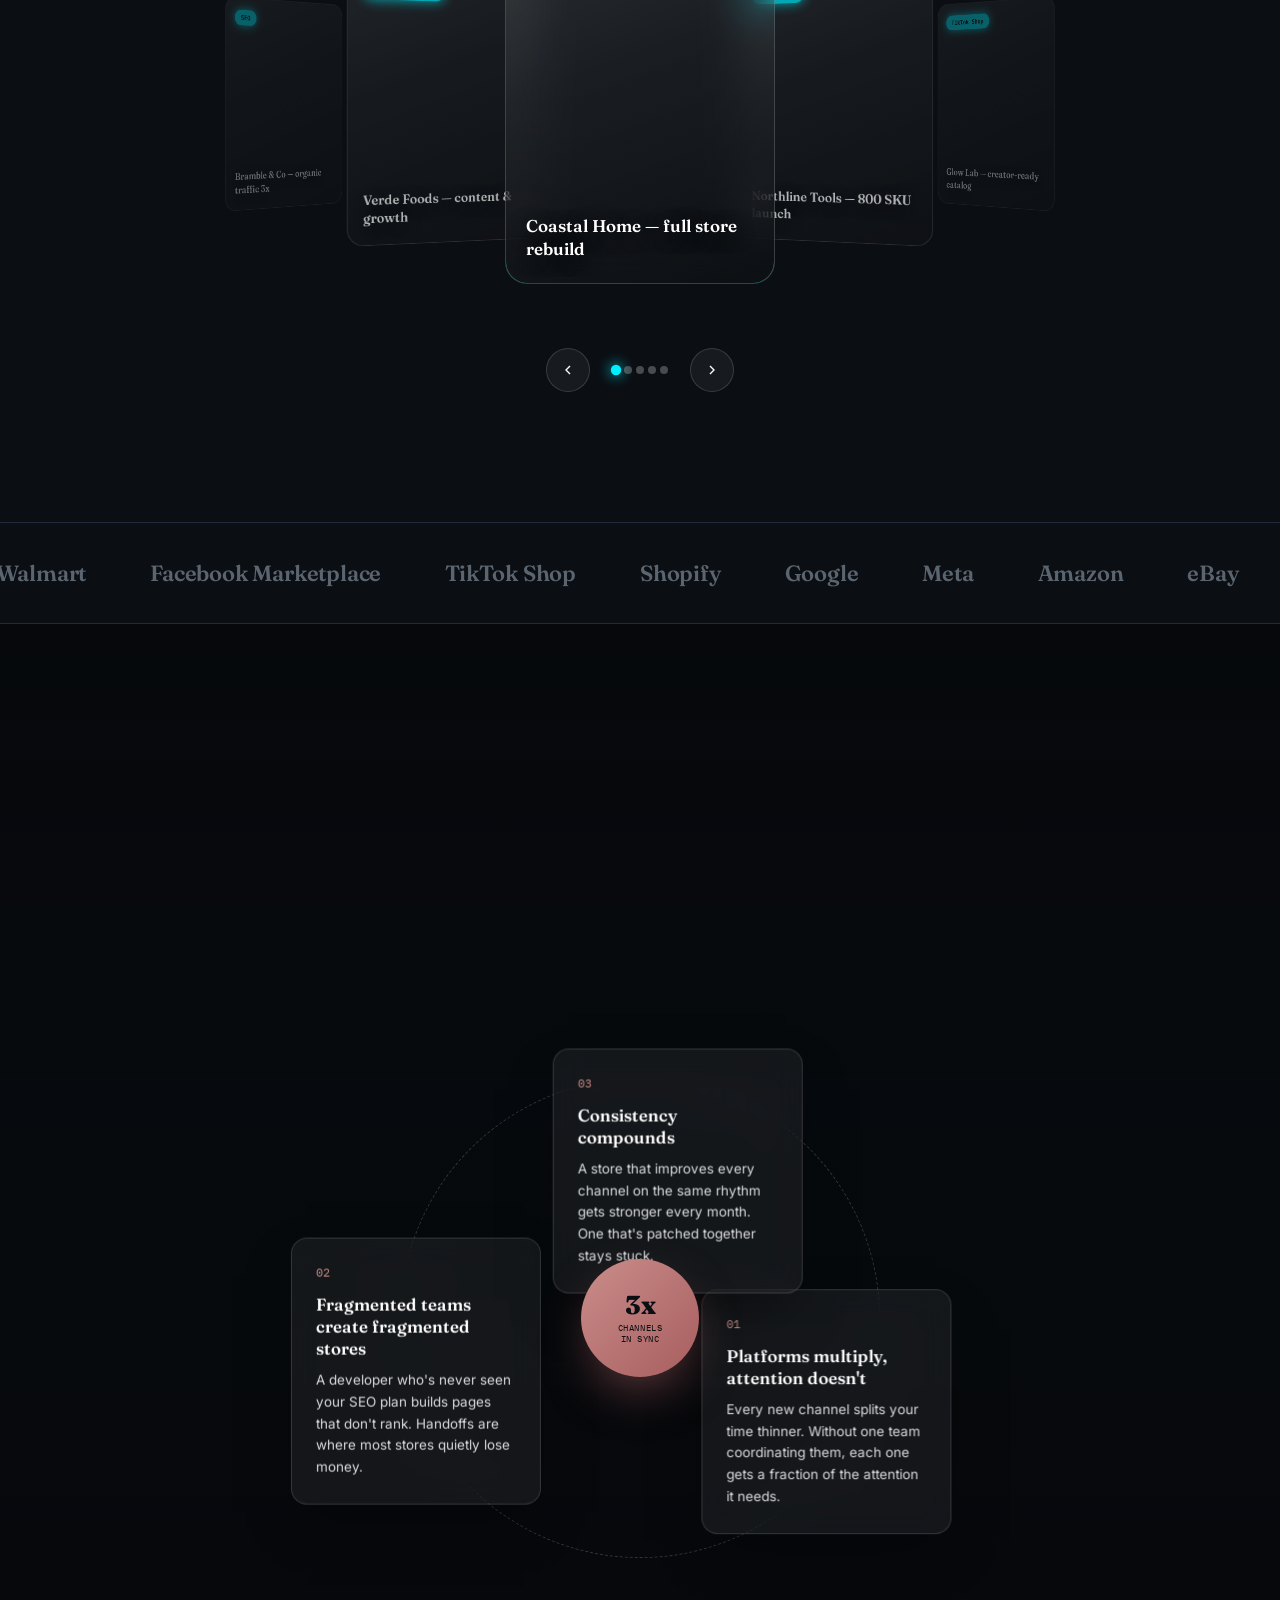
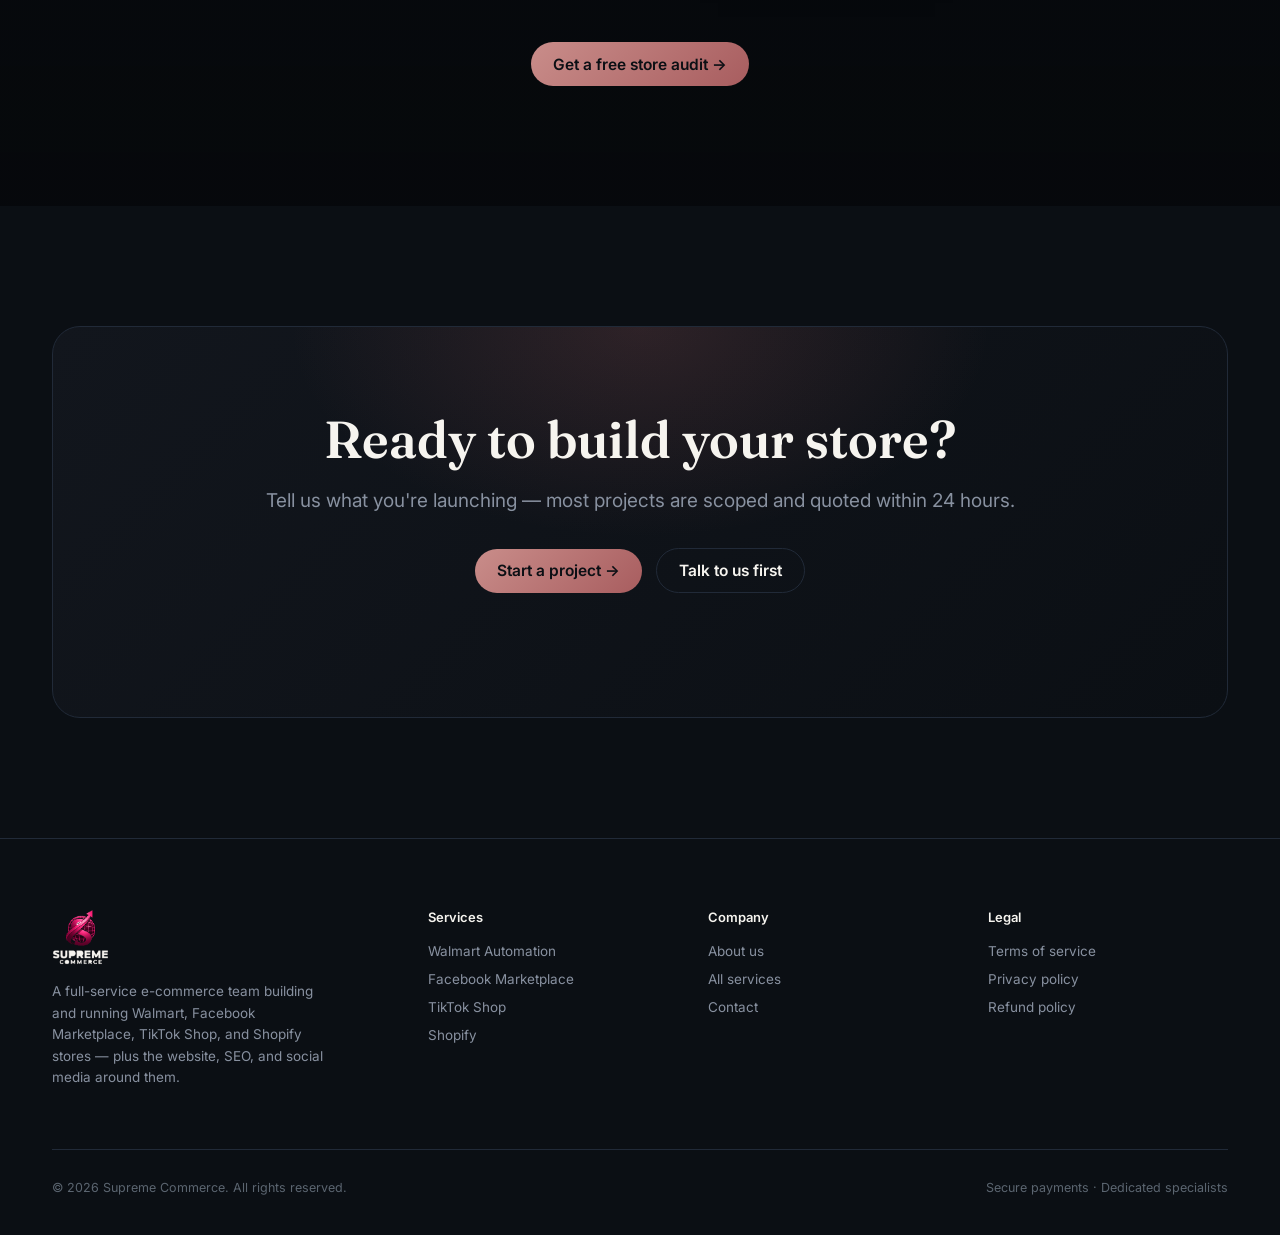
==== commit 8f86ef7e: "Bump asset cache-busting version to 20260722 style.css, responsive.css, script.js, and responsive.js" ====
--- a/index.html
+++ b/index.html
@@ -35,7 +35,7 @@
 </script>
 <link rel="preconnect" href="https://fonts.googleapis.com">
 <link href="https://fonts.googleapis.com/css2?family=Fraunces:opsz,wght@9..144,300;9..144,450;9..144,600;9..144,700;9..144,900&family=Inter:wght@400;500;600;700;800;900&family=IBM+Plex+Mono:wght@400;500&display=swap" rel="stylesheet">
-<link rel="stylesheet" href="assets/style.css?v=20260719a">
+<link rel="stylesheet" href="assets/style.css?v=20260722">
 <style>
 /* ---- Cinematic full-bleed hero: crimson futuristic theme ---- */
 .cine-hero{
@@ -477,7 +477,7 @@
   background:linear-gradient(180deg, rgba(6,8,11,0.8) 0%, rgba(6,8,11,0.68) 40%, rgba(6,8,11,0.85) 100%);
 }
 </style>
-<link rel="stylesheet" href="assets/responsive.css?v=20260719a">
+<link rel="stylesheet" href="assets/responsive.css?v=20260722">
 </head>
 <body>
 
@@ -786,8 +786,8 @@
   </div>
 </footer>
 
-<script src="assets/script.js?v=20260719a"></script>
-<script src="assets/responsive.js?v=20260719a"></script>
+<script src="assets/script.js?v=20260722"></script>
+<script src="assets/responsive.js?v=20260722"></script>
 <script>
   initCounters('.counter');
   initMarquee('platformTrack', 0.5);
--- a/assets/style.css
+++ b/assets/style.css
@@ -354,6 +354,12 @@
 .reveal{opacity:0;transform:translateY(28px);transition:opacity .8s cubic-bezier(.2,.7,.2,1), transform .8s cubic-bezier(.2,.7,.2,1);}
 .reveal.in{opacity:1;transform:translateY(0);}
 
+/* reveal variants: slide in from a side instead of from below */
+.reveal-left{transform:translateX(-70px);}
+.reveal-left.in{transform:translateX(0);}
+.reveal-right{transform:translateX(70px);}
+.reveal-right.in{transform:translateX(0);}
+
 @media(max-width:980px){
   .hero .wrap{grid-template-columns:1fr;}
   .assembly-stage{height:380px;margin-top:20px;}
--- a/assets/responsive.css
+++ b/assets/responsive.css
@@ -244,7 +244,6 @@
 .section{ padding: var(--section-y) 0; }
 .mission-section{ padding: var(--section-y) 0; }
 .narrative{ padding: clamp(72px, 11vw, 130px) 0; }
-.service-wrap-outer{ padding: clamp(20px, 3vw, 36px) 0; }
 
 .page-hero{
   min-height: auto;
@@ -310,11 +309,10 @@
 .timeline-status{ font-size: clamp(11px, 1.7vw, 12.5px); }
 
 /* services.html */
-.sd-index{ font-size: clamp(11px, 1.7vw, 14px) !important; }
-.sd-content h2{ font-size: clamp(24px, 5vw, 50px) !important; }
-.sd-content > p{ font-size: clamp(15px, 2.4vw, 18.5px) !important; }
-.sd-features li{ font-size: clamp(14px, 2.1vw, 16.5px) !important; }
-.sd-price b{ font-size: clamp(22px, 3.6vw, 32px) !important; }
+.sd-content h2{ font-size: clamp(20px, 4vw, 30px) !important; }
+.sd-content > p{ font-size: clamp(14px, 2vw, 15.5px) !important; }
+.sd-features li{ font-size: clamp(13px, 1.8vw, 14px) !important; }
+.sd-price b{ font-size: clamp(20px, 3vw, 26px) !important; }
 .sd-price{ font-size: clamp(10.5px, 1.5vw, 11.5px); }
 
 /* contact.html */
@@ -347,10 +345,6 @@
      positions, so below ~1200px they stop shrinking and collide with
      the text panel. Retire them earlier. */
   .cmd-card{ display: none; }
-  .service-detail .wrap{
-    padding-left: clamp(20px, 4vw, 64px);
-    padding-right: clamp(20px, 4vw, 64px);
-  }
 }
 
 /* --- 1024px: tablet landscape --- */
@@ -382,14 +376,13 @@
   .story-grid{ grid-template-columns: 1fr; gap: 32px; }
   .story-visual{ aspect-ratio: 16/10; }
 
-  .service-detail{ min-height: auto; padding: clamp(48px, 8vw, 80px) 0; }
-  .sd-content,
-  .service-detail:nth-of-type(even) .sd-content{
-    max-width: 100%;
-    margin-left: 0;
-    padding: clamp(28px, 5vw, 48px) clamp(24px, 4.5vw, 46px);
-  }
-  .sd-content::before{ font-size: clamp(78px, 14vw, 150px); }
+  .services-list{ grid-template-columns: 1fr; gap: 20px; }
+  .sd-content{ padding: clamp(28px, 5vw, 40px); }
+  .sd-content::before{ font-size: clamp(70px, 14vw, 100px); }
+  .reveal-left,
+  .reveal-right{ transform: translateY(28px); }
+  .reveal-left.in,
+  .reveal-right.in{ transform: translateY(0); }
 
   /* aspect-ratio:16/8 forced a 384px-tall box at 768px wide while the
      copy inside needed ~420px, so text spilled out of the frame. */
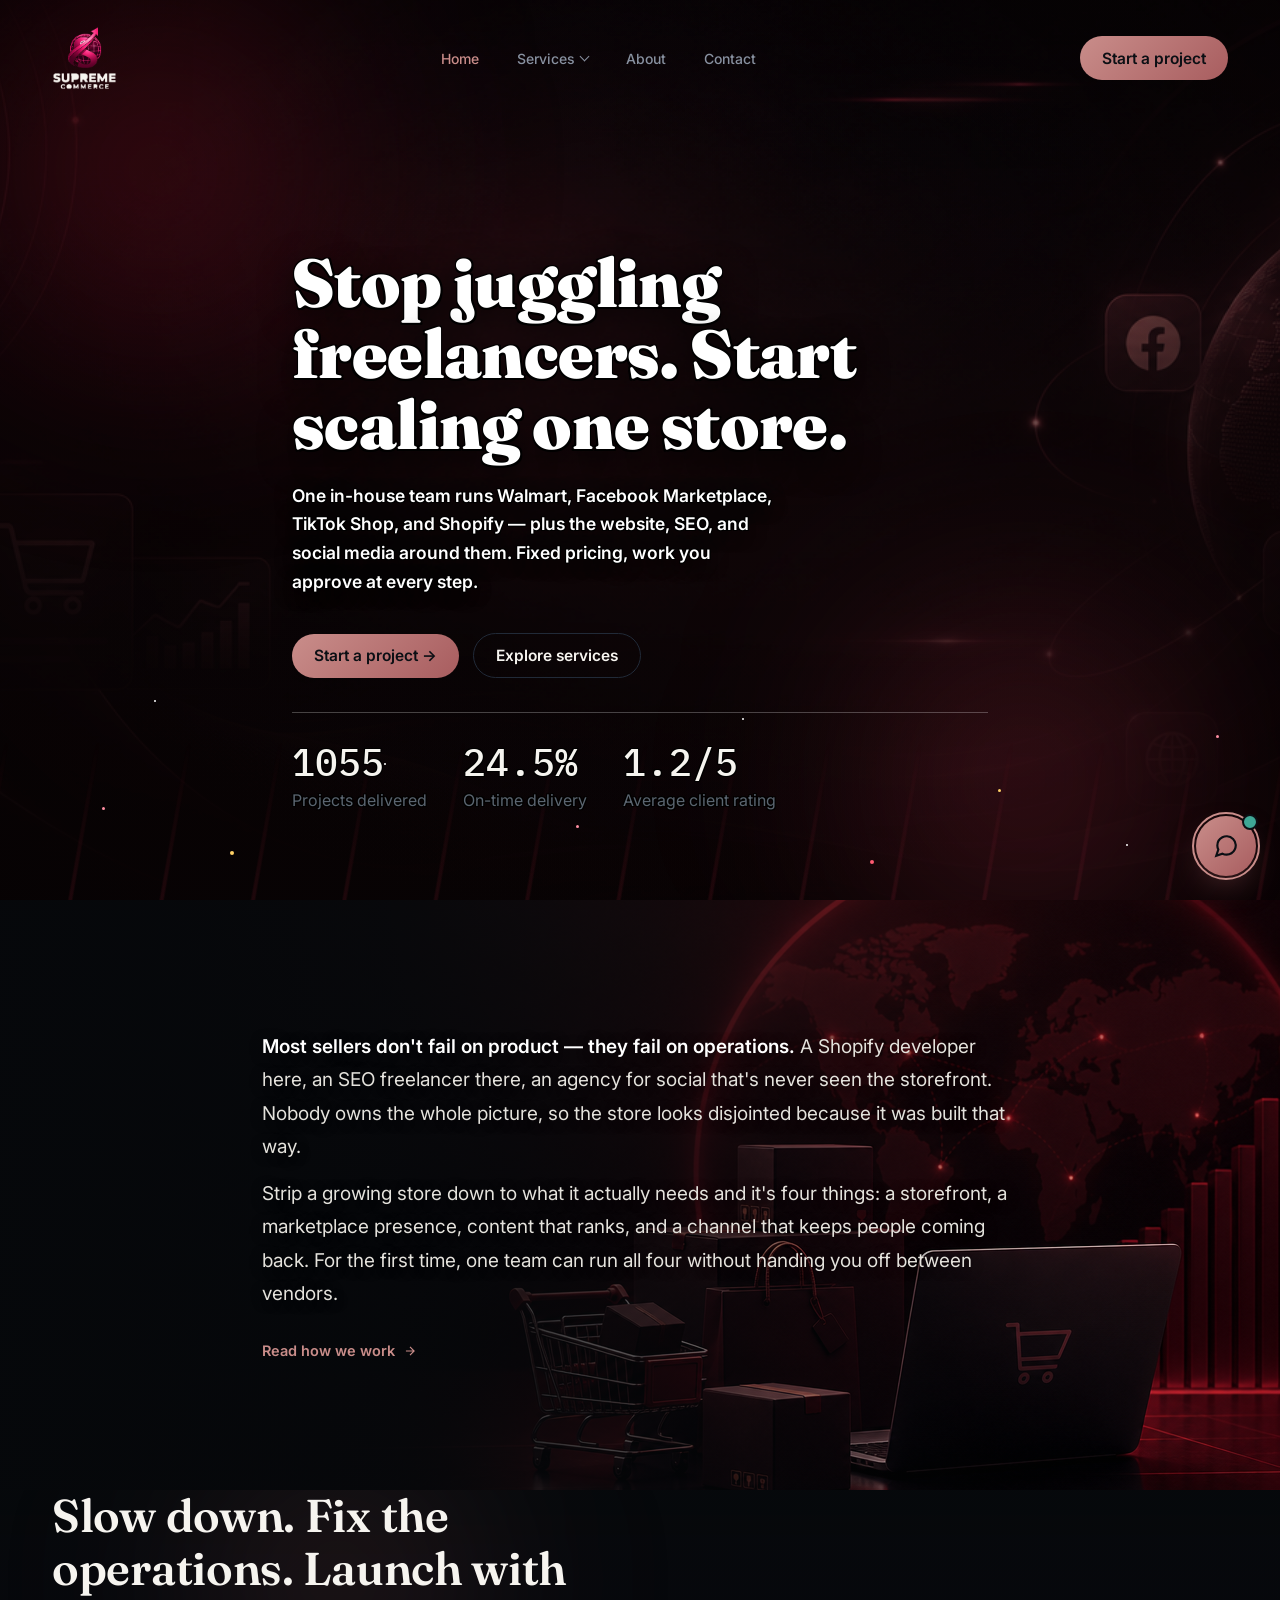
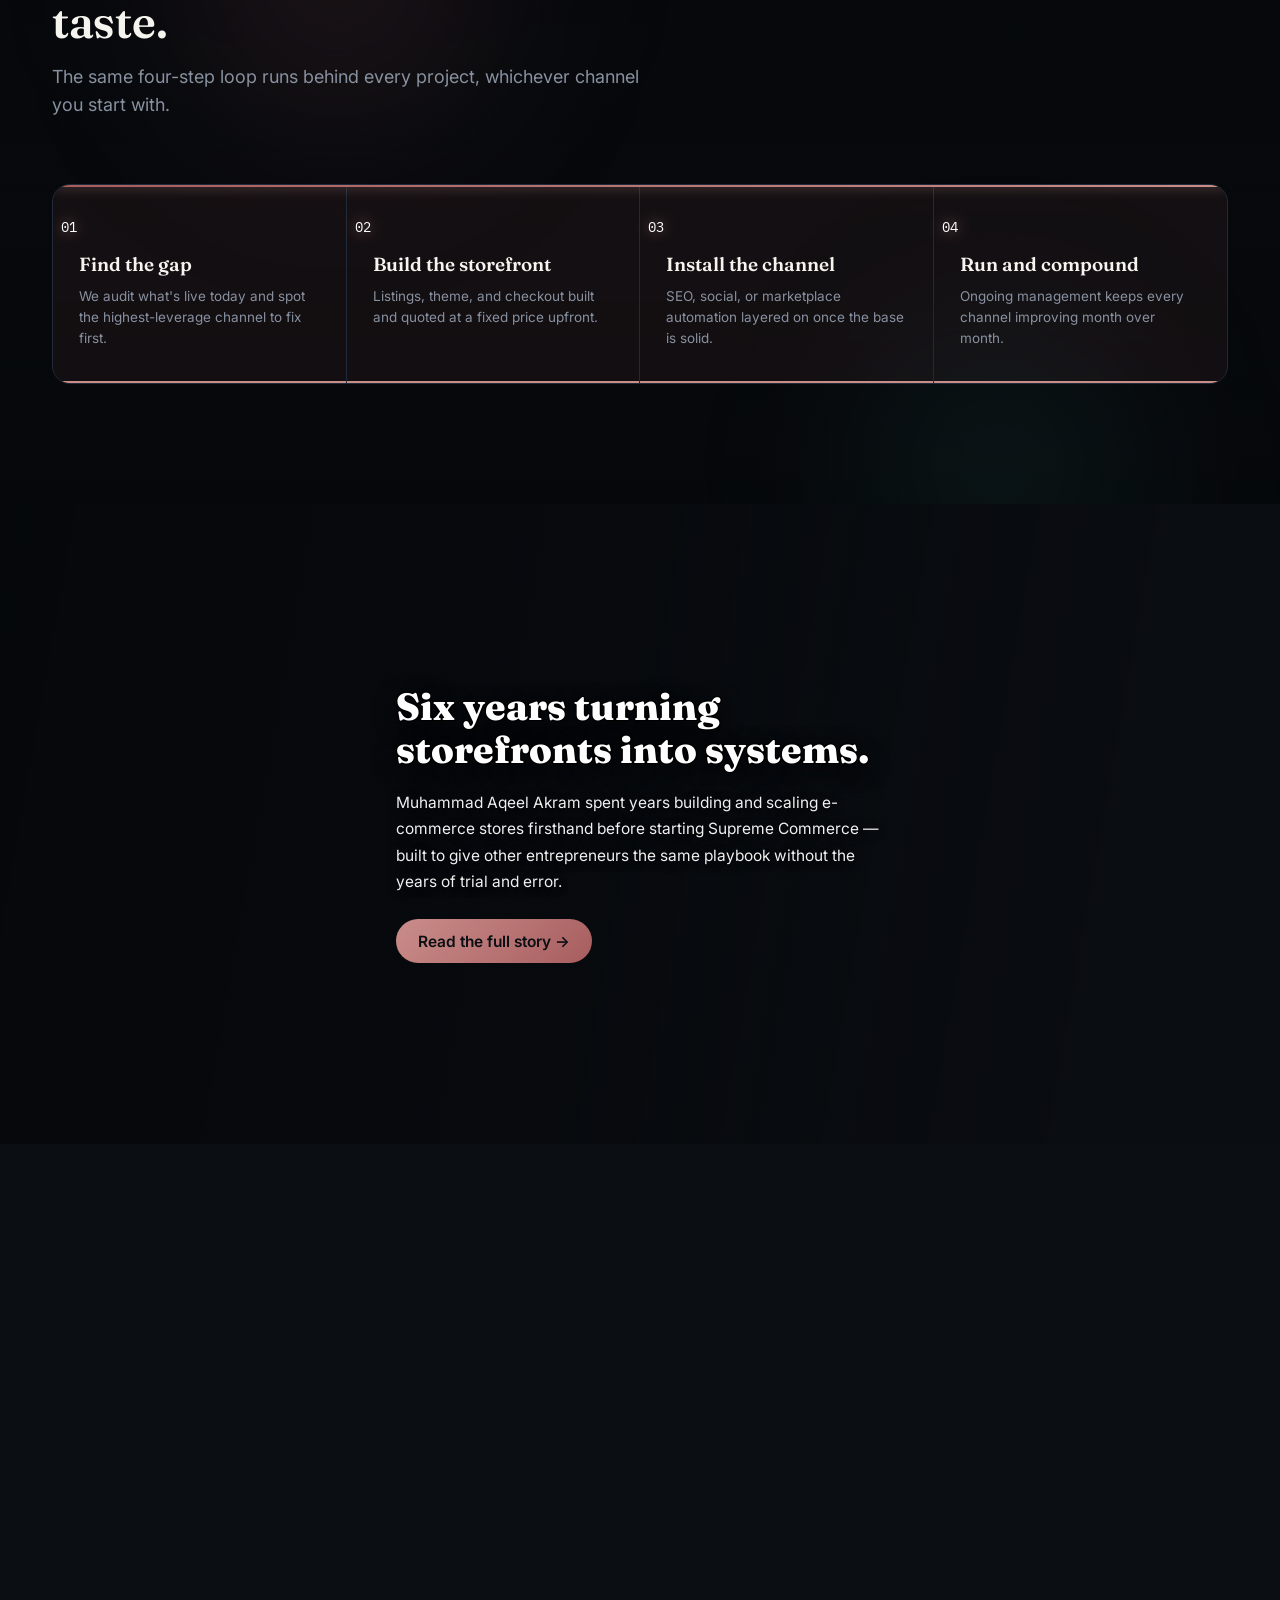
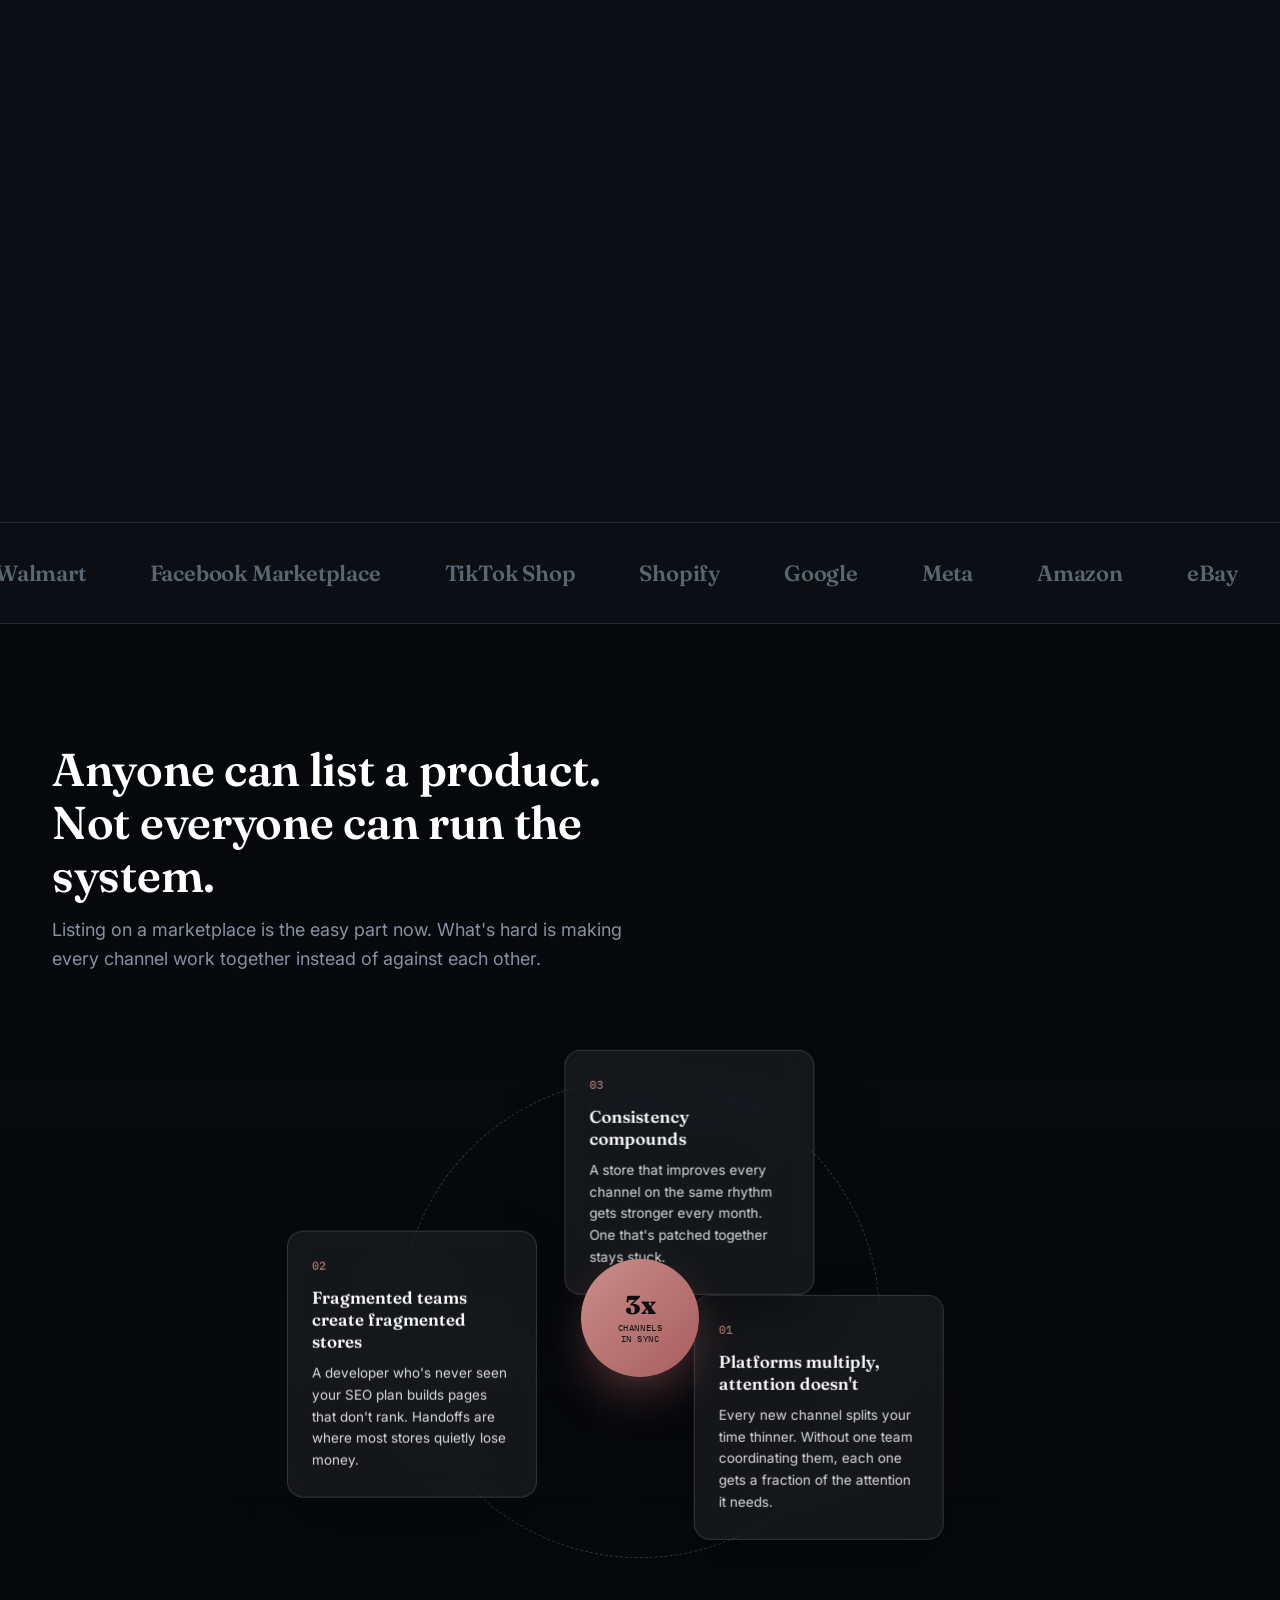
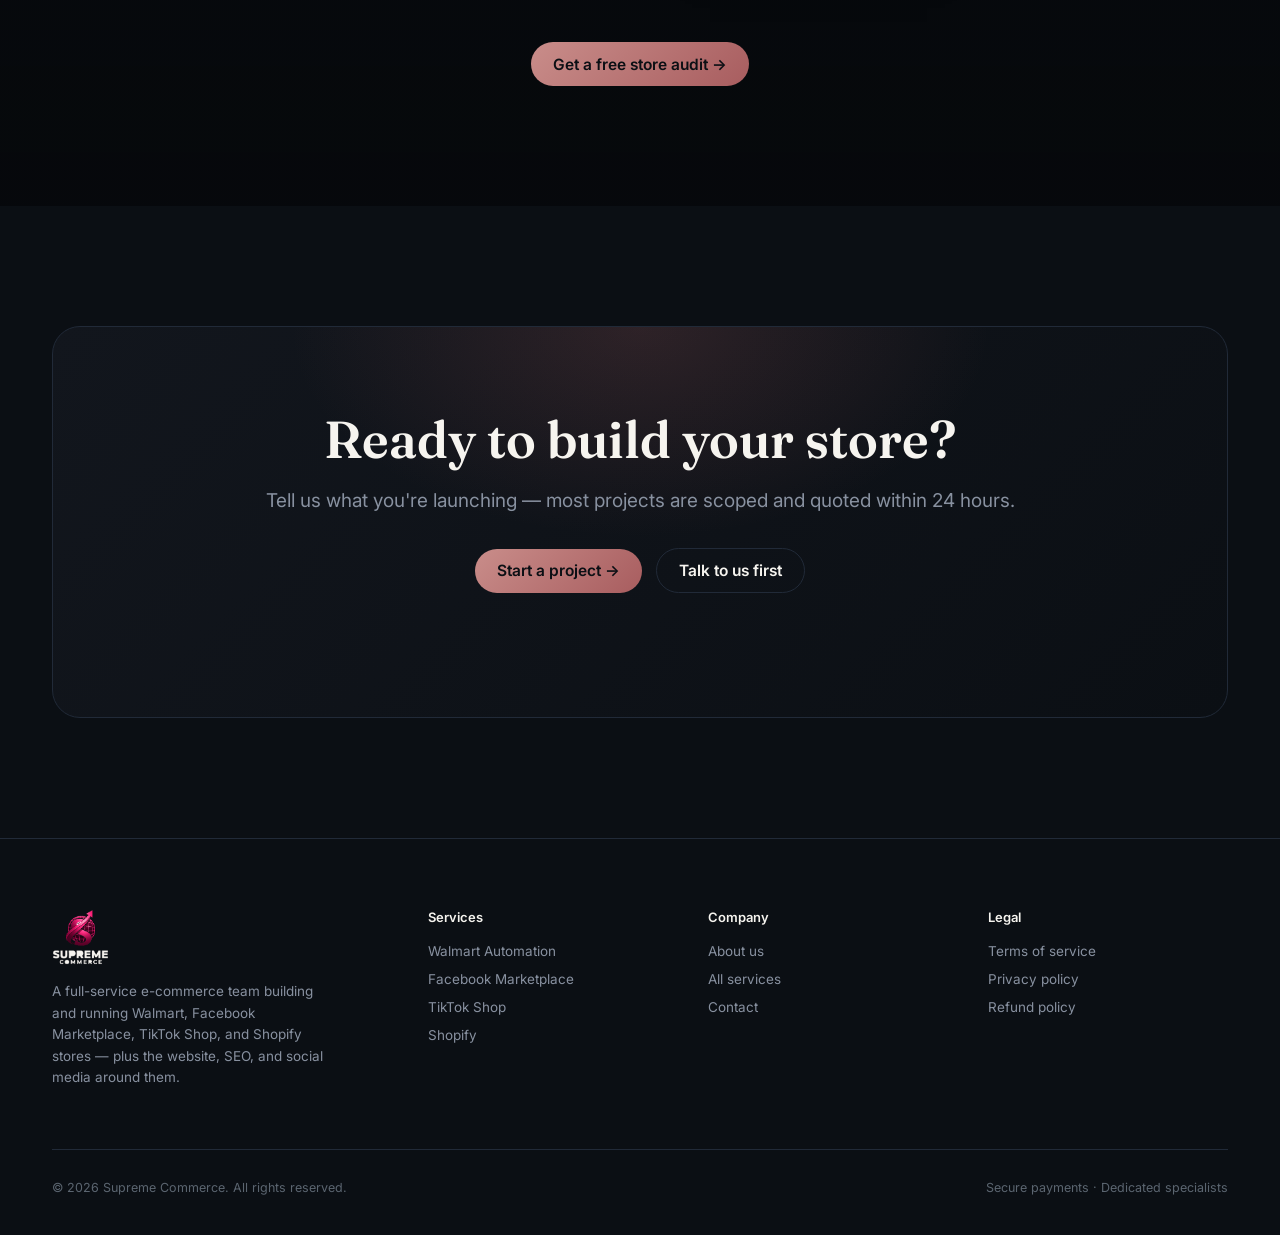
==== commit 8009cc4d: "Add animated Services dropdown to navbar; wire contact form to WhatsApp - Navbar "Services" link is " ====
--- a/index.html
+++ b/index.html
@@ -499,7 +499,21 @@
     <a href="index.html" class="logo"><img src="assets/images/logo-transparent.png" alt="Supreme Commerce" class="logo-img"></a>
     <div class="nav-links" id="navLinks">
       <a href="index.html" class="active">Home</a>
-      <a href="services.html">Services</a>
+      <div class="nav-item dropdown">
+        <a href="services.html" class="dropdown-trigger">Services<span class="dropdown-caret" aria-hidden="true"></span></a>
+        <div class="dropdown-menu">
+          <div class="dropdown-panel">
+            <div class="dropdown-label">Our Services</div>
+            <a href="services.html#walmart">Walmart Automation</a>
+            <a href="services.html#facebook">Facebook Marketplace</a>
+            <a href="services.html#tiktok">TikTok Shop</a>
+            <a href="services.html#shopify">Shopify Stores</a>
+            <a href="services.html#webdev">Website Development</a>
+            <a href="services.html#seo">SEO</a>
+            <a href="services.html#social">Social Media Management</a>
+          </div>
+        </div>
+      </div>
       <a href="about.html">About</a>
       <a href="contact.html">Contact</a>
     </div>
--- a/assets/style.css
+++ b/assets/style.css
@@ -132,6 +132,95 @@
 .nav-links a:focus-visible, .btn:focus-visible, .cat-card:focus-visible, .svc-card:focus-visible{
   outline:2px solid var(--brass-bright);outline-offset:3px;
 }
+
+/* ---------- NAV DROPDOWN (Services) ---------- */
+.nav-item{position:relative;display:flex;align-items:center;}
+.dropdown-trigger{display:flex;align-items:center;gap:6px;}
+.dropdown-caret{
+  width:7px;height:7px;margin-top:-3px;
+  border-right:1.5px solid currentColor;border-bottom:1.5px solid currentColor;
+  transform:rotate(45deg);transition:transform .25s ease;
+}
+.nav-item:hover .dropdown-caret,
+.nav-item:focus-within .dropdown-caret{transform:rotate(225deg);margin-top:3px;}
+.dropdown-menu{
+  /* Starts flush at top:100% (no gap) and uses padding-top, not a
+     margin/offset, to push the visible panel down. That padding is
+     still part of this hoverable element, so the cursor travelling
+     from the trigger to the panel never crosses dead space — with a
+     real gap there, :hover (and pointer-events) drops the instant the
+     mouse leaves the trigger, so a click below the gap lands on
+     whatever is behind the menu instead of the link. */
+  position:absolute;top:100%;left:50%;padding-top:20px;
+  transform:translateX(-50%);
+  min-width:240px;
+  opacity:0;visibility:hidden;pointer-events:none;
+  transition:opacity .25s ease, visibility 0s linear .25s;
+  z-index:110;
+}
+.nav-item:hover .dropdown-menu,
+.nav-item:focus-within .dropdown-menu{
+  opacity:1;visibility:visible;pointer-events:auto;
+  transition:opacity .25s ease, visibility 0s linear 0s;
+}
+.dropdown-panel{
+  background:linear-gradient(155deg, rgba(255,255,255,0.06), rgba(255,255,255,0.02)), var(--ink-2);
+  backdrop-filter:blur(20px);-webkit-backdrop-filter:blur(20px);
+  border:1px solid var(--line);
+  border-radius:16px;padding:10px;
+  box-shadow:0 30px 70px -20px rgba(0,0,0,0.7), inset 0 1px 0 rgba(255,255,255,0.05);
+  transform:translateY(-10px) scale(.97);
+  transition:transform .35s cubic-bezier(.2,.8,.2,1);
+}
+.nav-item:hover .dropdown-panel,
+.nav-item:focus-within .dropdown-panel{
+  transform:translateY(0) scale(1);
+}
+.dropdown-label{
+  font-family:var(--font-mono);font-size:10px;letter-spacing:0.12em;text-transform:uppercase;
+  color:var(--brass-bright);padding:8px 14px 10px;
+  border-bottom:1px solid var(--line);margin-bottom:6px;
+}
+.dropdown-menu a{
+  display:flex;align-items:center;justify-content:space-between;gap:14px;
+  padding:11px 14px;border-radius:9px;
+  font-size:14px;color:var(--slate);white-space:nowrap;
+  position:relative;
+  transition:color .2s ease, background .2s ease, padding-left .2s ease;
+  opacity:0;transform:translateY(-6px);
+}
+.dropdown-menu a::before{
+  content:'';position:absolute;left:2px;top:50%;transform:translateY(-50%);
+  width:3px;height:0;border-radius:2px;background:var(--brass-bright);
+  transition:height .2s ease;
+}
+.dropdown-menu a::after{
+  content:'→';font-family:var(--font-mono);font-size:12px;color:var(--brass-bright);
+  opacity:0;transform:translateX(-4px);
+  transition:opacity .2s ease, transform .2s ease;
+}
+.dropdown-menu a:hover{background:rgba(255,255,255,0.06);color:var(--porcelain);padding-left:20px;}
+.dropdown-menu a:hover::before{height:60%;}
+.dropdown-menu a:hover::after{opacity:1;transform:translateX(0);}
+
+/* Items fly in staggered, but only once the panel is actually open —
+   scoping the animation to :hover/:focus-within keeps them invisible
+   (and untabbable-looking) the rest of the time without needing JS. */
+.nav-item:hover .dropdown-menu a,
+.nav-item:focus-within .dropdown-menu a{
+  animation:dropdownItemIn .3s cubic-bezier(.2,.8,.2,1) forwards;
+}
+.dropdown-menu a:nth-of-type(1){animation-delay:.03s;}
+.dropdown-menu a:nth-of-type(2){animation-delay:.06s;}
+.dropdown-menu a:nth-of-type(3){animation-delay:.09s;}
+.dropdown-menu a:nth-of-type(4){animation-delay:.12s;}
+.dropdown-menu a:nth-of-type(5){animation-delay:.15s;}
+.dropdown-menu a:nth-of-type(6){animation-delay:.18s;}
+.dropdown-menu a:nth-of-type(7){animation-delay:.21s;}
+@keyframes dropdownItemIn{
+  from{opacity:0;transform:translateY(-6px);}
+  to{opacity:1;transform:translateY(0);}
+}
 .btn{
   font-family:var(--font-body);font-weight:600;font-size:14px;
   padding:12px 22px;border-radius:100px;cursor:pointer;border:none;
--- a/assets/responsive.css
+++ b/assets/responsive.css
@@ -212,6 +212,48 @@
     transition: opacity .4s ease;
   }
   .nav-scrim.open{ opacity: 1; pointer-events: auto; }
+
+  /* Services dropdown: inside the drawer there's no hover, so the
+     submenu is just shown inline under "Services" instead of the
+     desktop hover panel — no extra tap-to-expand step needed. */
+  .nav-item{ width: 100%; flex-direction: column; align-items: stretch; }
+  .dropdown-caret{ display: none; }
+  .dropdown-menu{
+    position: static;
+    opacity: 1;
+    visibility: visible;
+    pointer-events: auto;
+    min-width: 0;
+    width: 100%;
+    padding: 0 0 6px 16px;
+    margin-top: -6px;
+  }
+  .dropdown-panel{
+    background: transparent;
+    backdrop-filter: none;
+    -webkit-backdrop-filter: none;
+    border: none;
+    box-shadow: none;
+    border-radius: 0;
+    padding: 0;
+    transform: none;
+  }
+  /* Redundant with the "Services" row itself right above this list. */
+  .dropdown-label{ display: none; }
+  /* Desktop hides these until :hover/:focus-within reveals them with
+     an entrance animation — there's no hover on a touch drawer, so
+     without this override the links would just stay invisible. */
+  .dropdown-menu a{
+    font-size: 14px;
+    color: var(--slate-dark);
+    padding: 9px 0 9px 12px;
+    border-bottom: none;
+    opacity: 1;
+    transform: none;
+    animation: none;
+  }
+  .dropdown-menu a::before{ left: 0; }
+  .dropdown-menu a:hover{ background: transparent; color: var(--porcelain); padding-left: 12px; }
 }
 
 /* Below 600px the logo and the toggle couldn't share one row —
@@ -570,6 +612,8 @@
   .nav-links{ transition: none; }
   .nav-scrim{ transition: none; }
   html{ scroll-behavior: auto; }
+  .dropdown-panel{ transition: none; }
+  .dropdown-menu a{ animation: none !important; opacity: 1; transform: none; }
 }
 
 /* Keyboard focus must stay visible on every interactive element. */
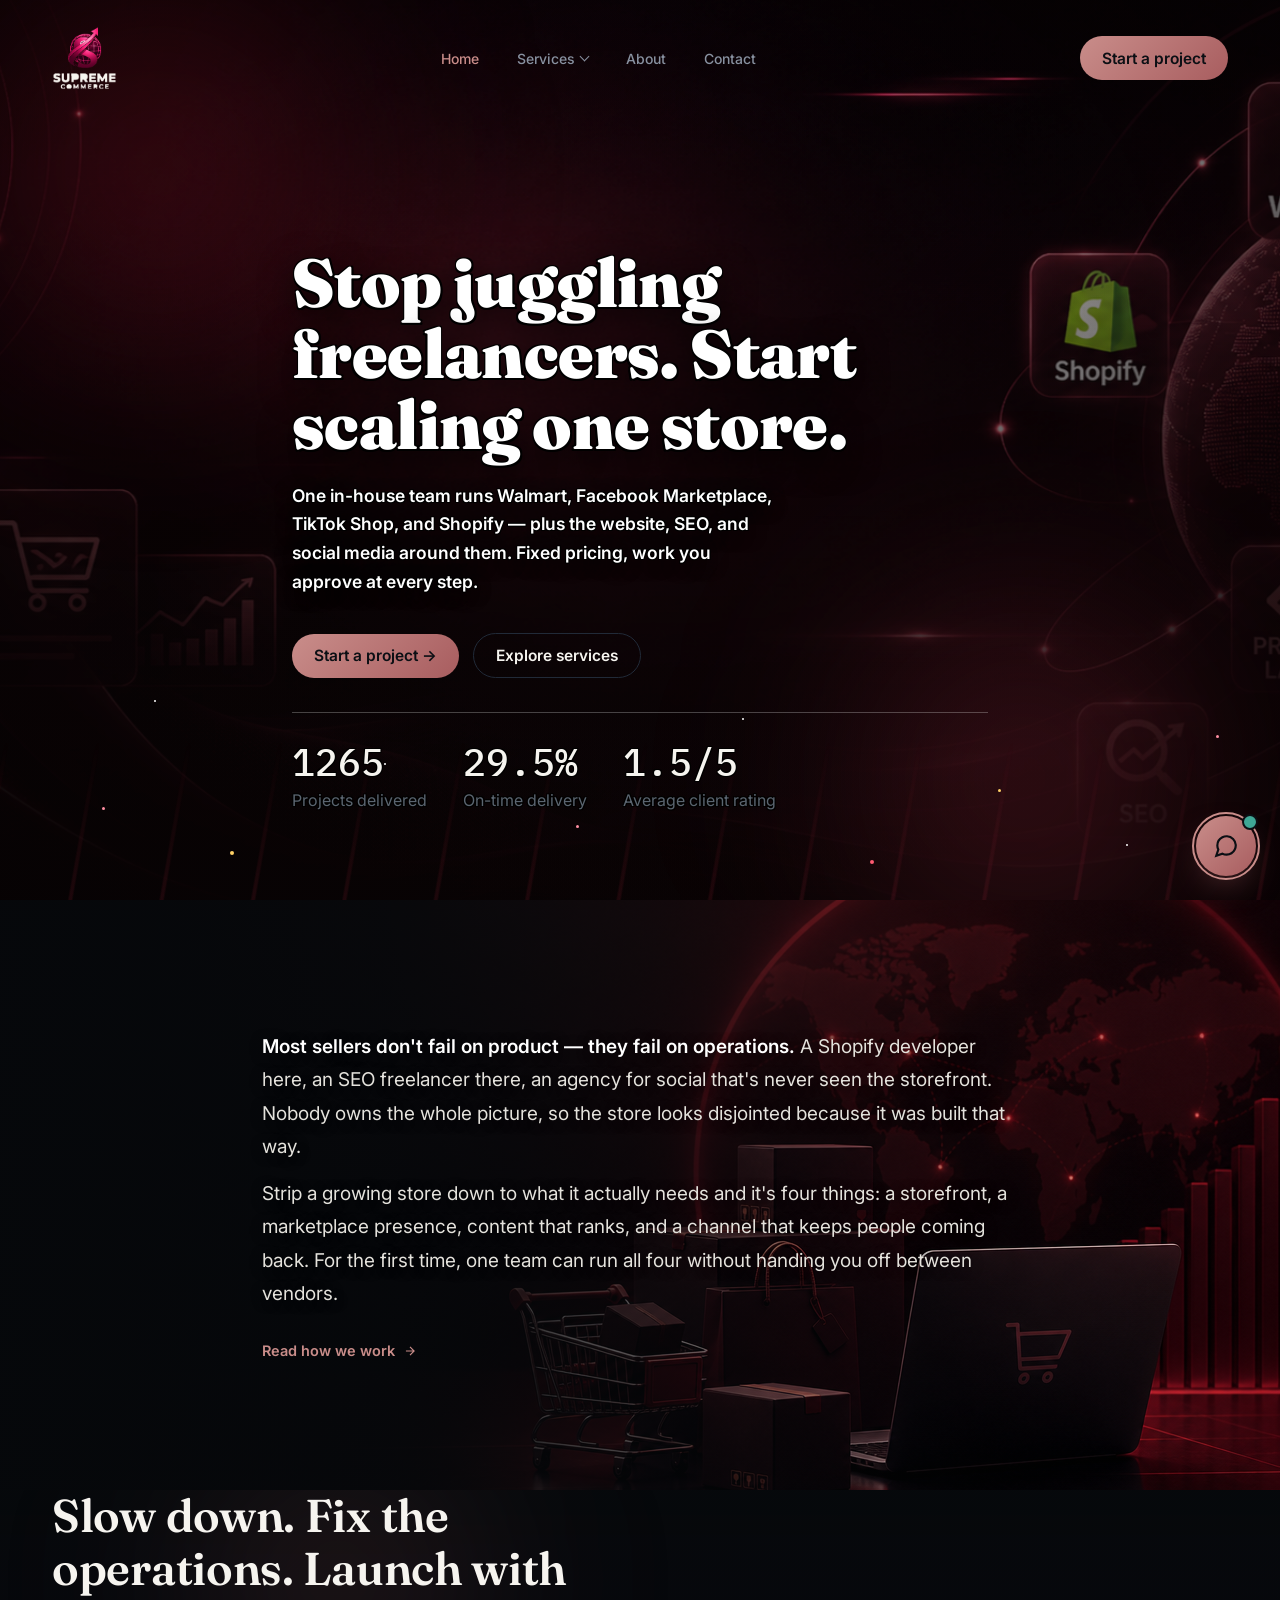
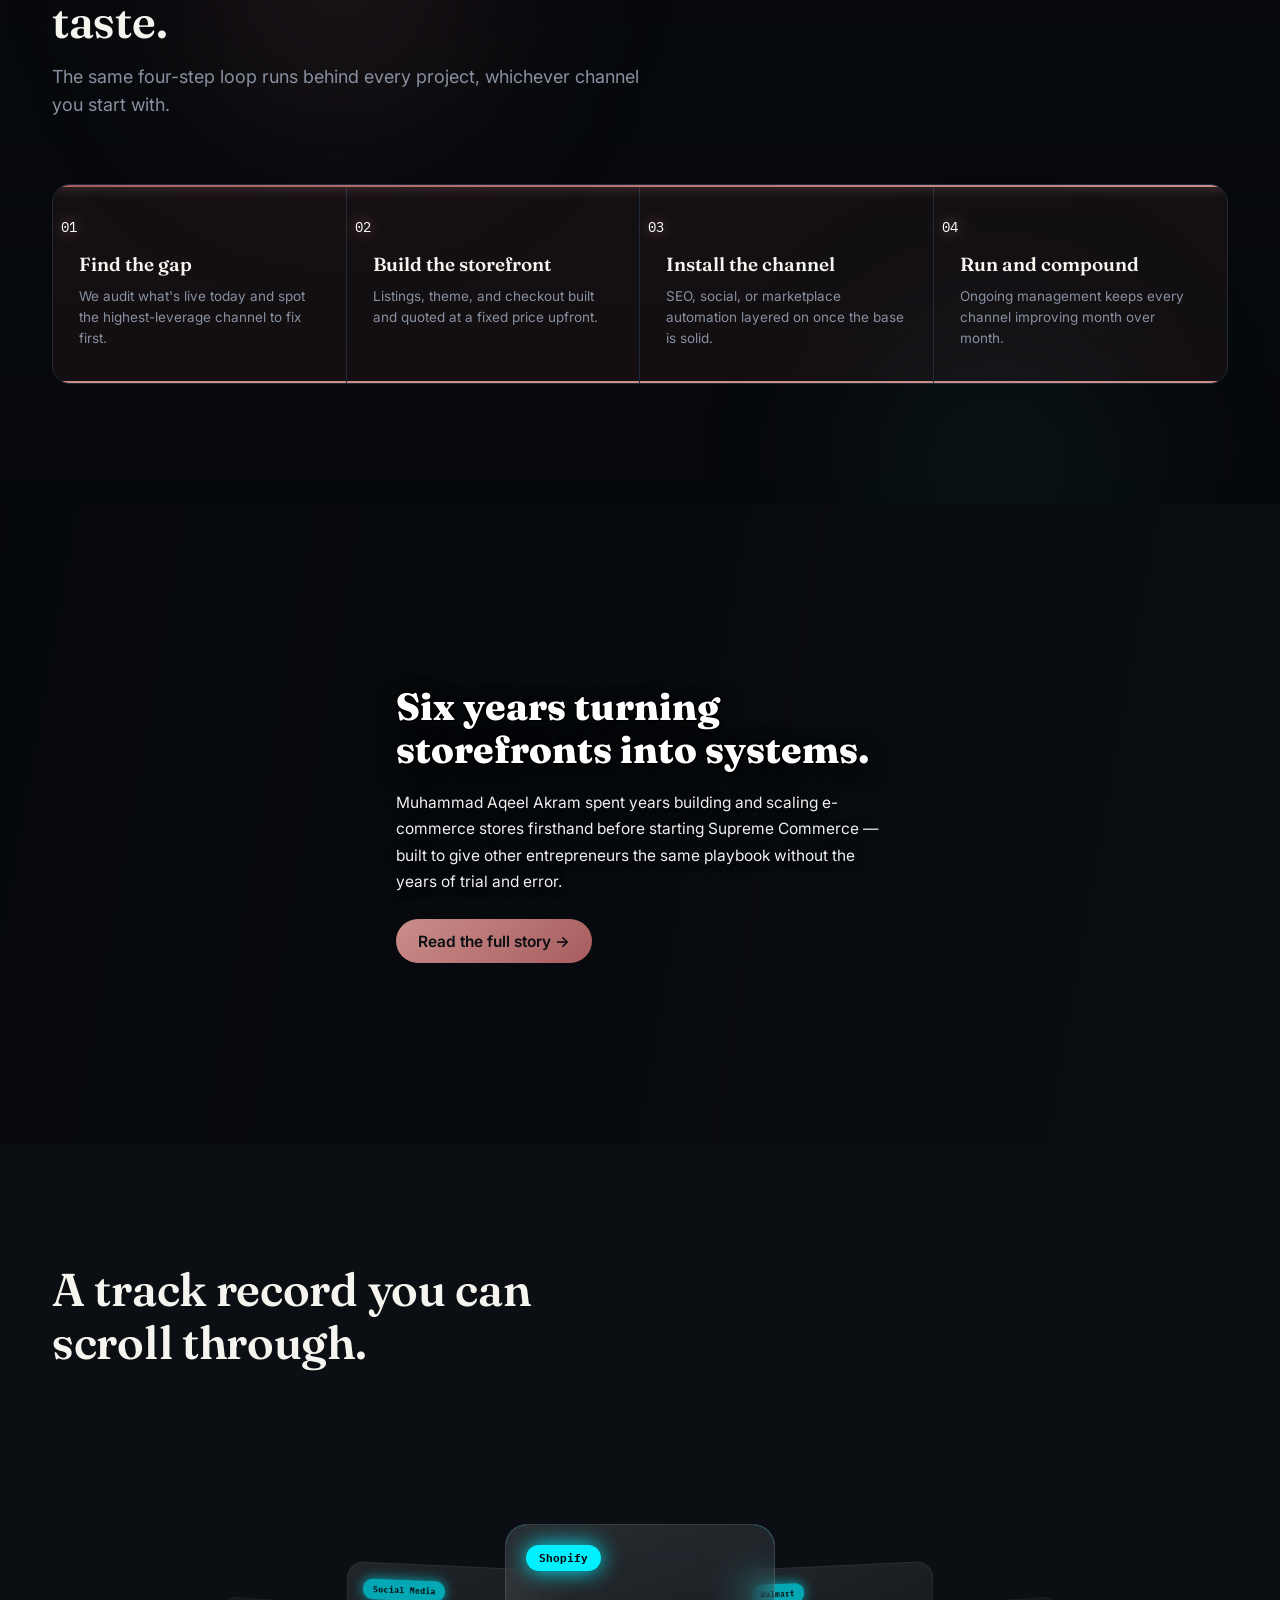
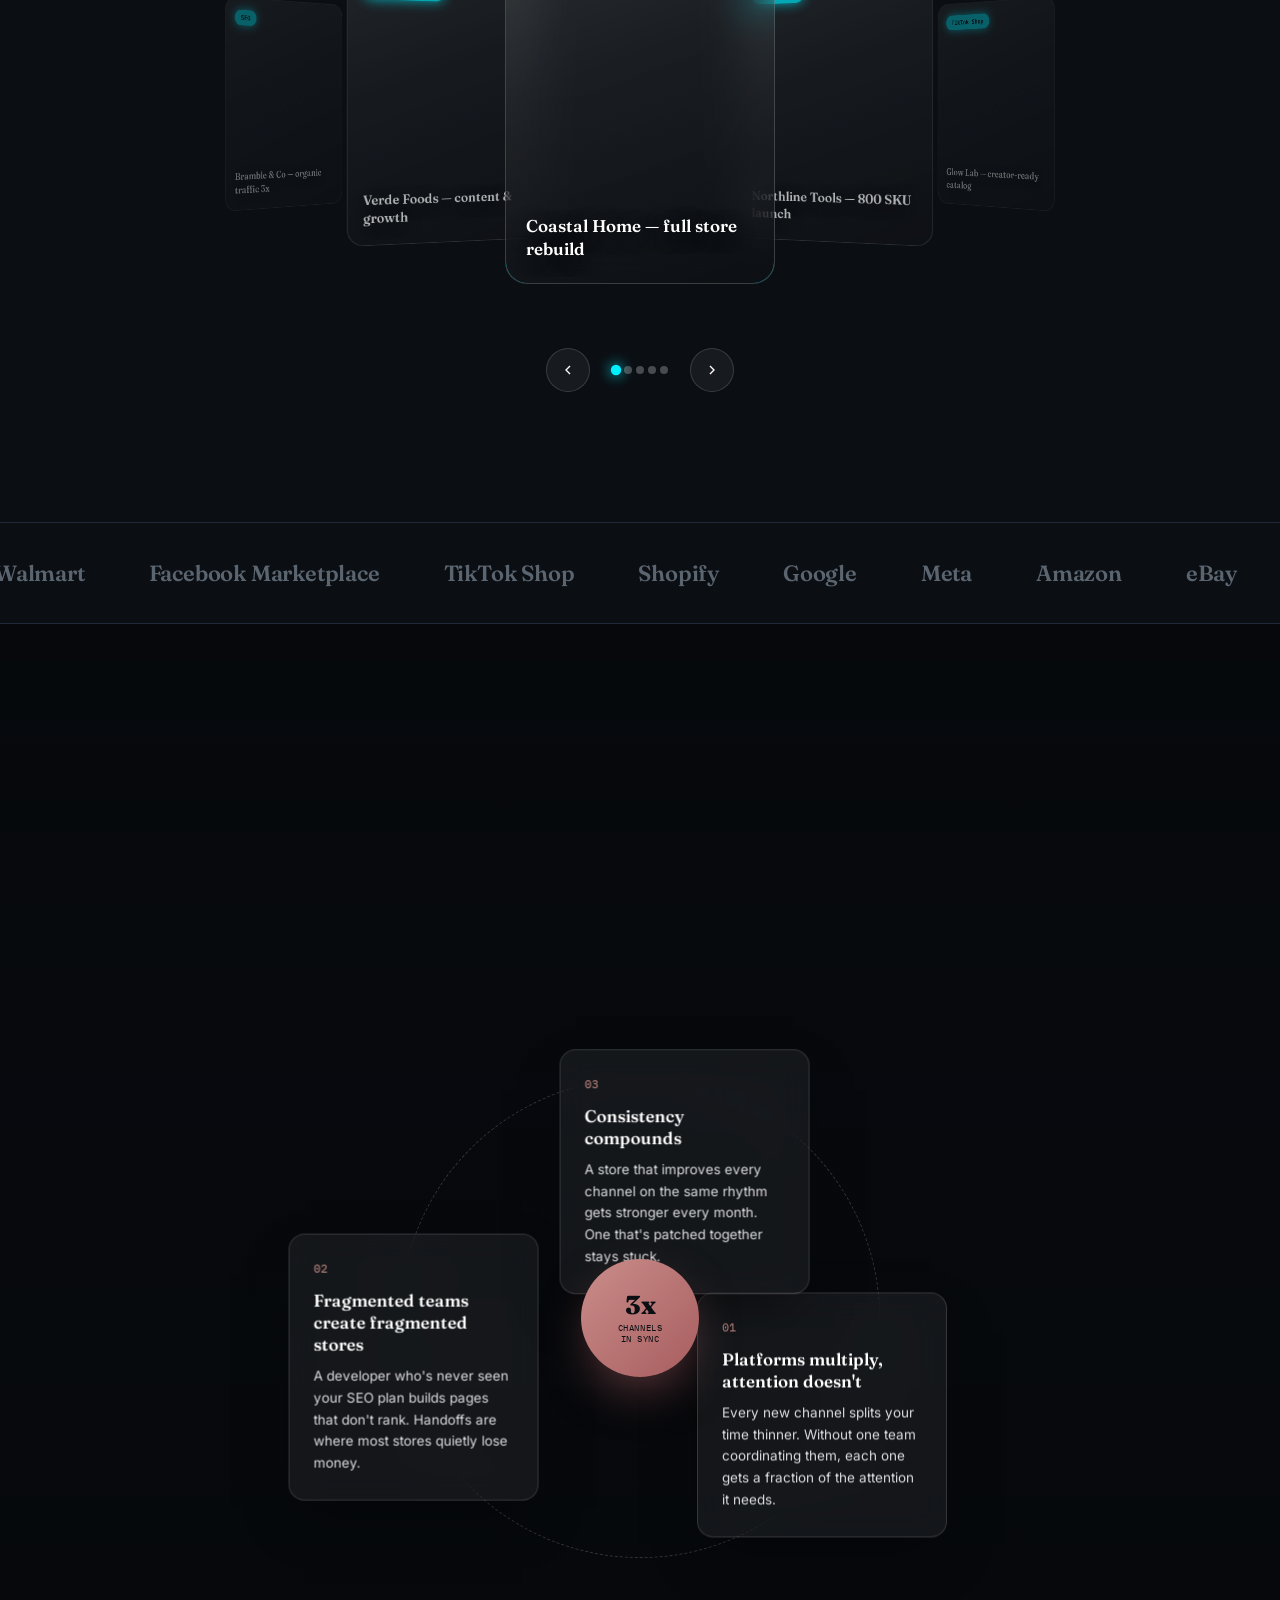
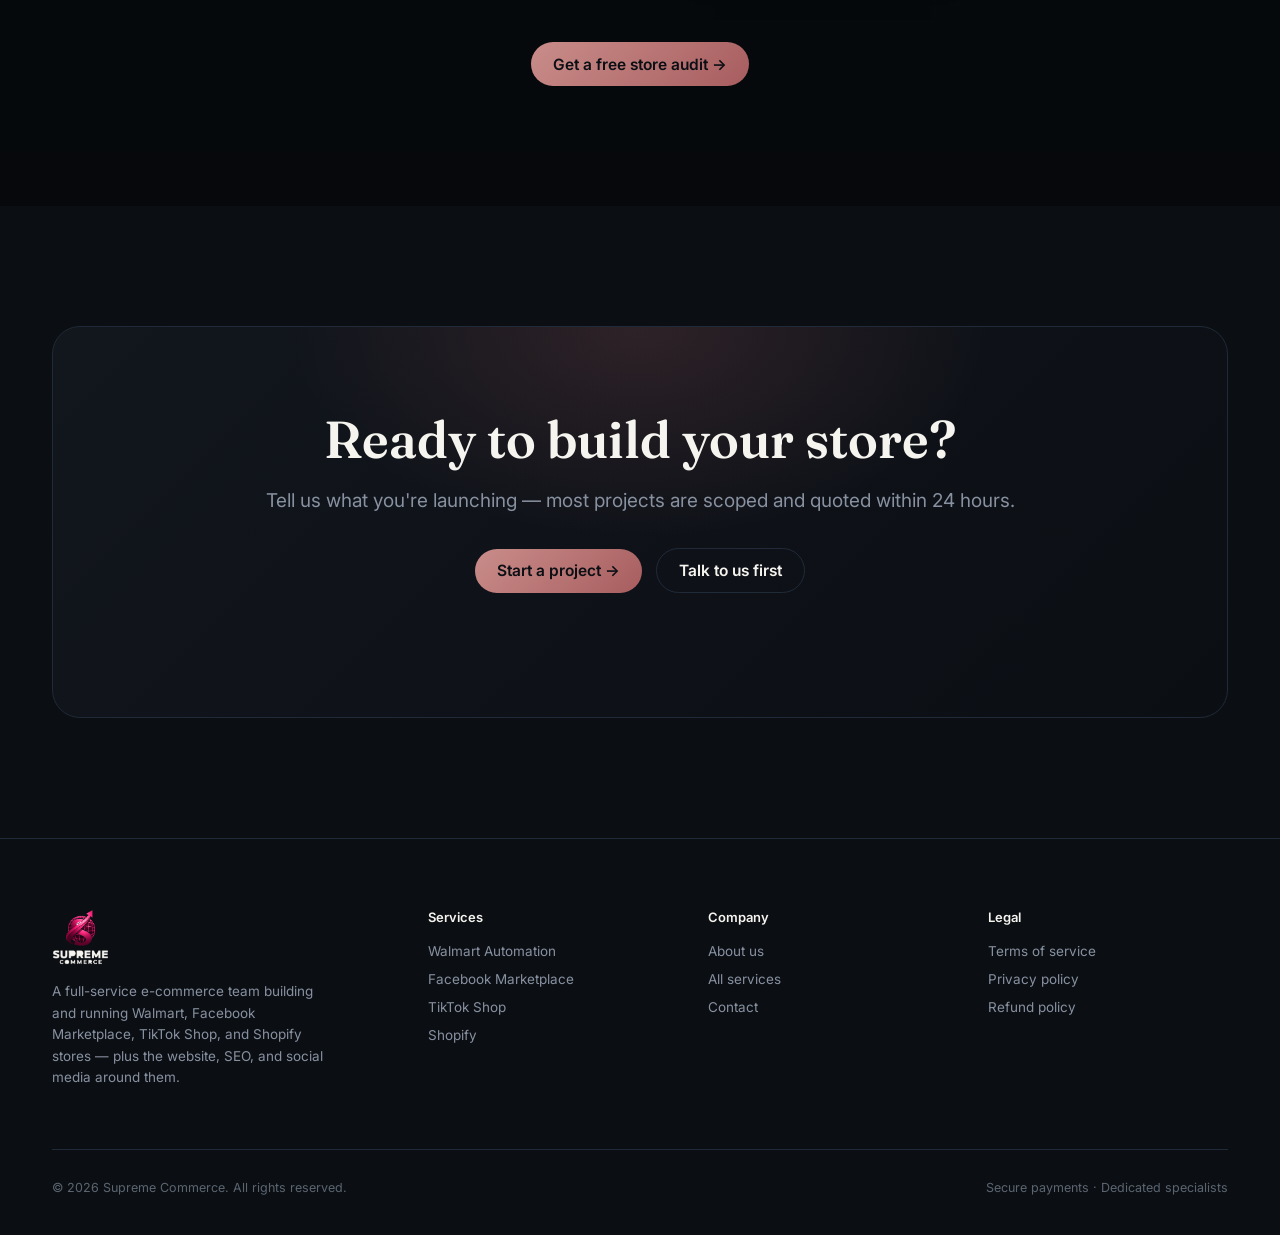
==== commit 03e95b01: "Update hero background image and add cache-busting Replace hero-crimson-bg.png with the new version " ====
--- a/index.html
+++ b/index.html
@@ -12,11 +12,11 @@
 <meta property="og:title" content="Supreme Commerce — Build in Silence. Launch Loud.">
 <meta property="og:description" content="Full-service e-commerce team running Walmart, Facebook Marketplace, TikTok Shop, and Shopify stores — plus the website, SEO, and social media around them.">
 <meta property="og:url" content="https://supreme.supremecommerce.net/">
-<meta property="og:image" content="https://supreme.supremecommerce.net/assets/images/hero-crimson-bg.png">
+<meta property="og:image" content="https://supreme.supremecommerce.net/assets/images/hero-crimson-bg.png?v=20260724">
 <meta name="twitter:card" content="summary_large_image">
 <meta name="twitter:title" content="Supreme Commerce — Build in Silence. Launch Loud.">
 <meta name="twitter:description" content="Full-service e-commerce team running Walmart, Facebook Marketplace, TikTok Shop, and Shopify stores — plus the website, SEO, and social media around them.">
-<meta name="twitter:image" content="https://supreme.supremecommerce.net/assets/images/hero-crimson-bg.png">
+<meta name="twitter:image" content="https://supreme.supremecommerce.net/assets/images/hero-crimson-bg.png?v=20260724">
 <link rel="icon" type="image/png" href="assets/images/logo-transparent.png">
 <script type="application/ld+json">
 {
@@ -44,7 +44,7 @@
 }
 .cine-hero-bg-layer{
   position:absolute;left:-4%;right:-4%;top:-6%;bottom:-6%;z-index:0;
-  background-image:url('assets/images/hero-crimson-bg.png');
+  background-image:url('assets/images/hero-crimson-bg.png?v=20260724');
   background-size:cover;background-position:center;
   animation:cineZoomIn 20s ease-in-out infinite alternate, cineFloatBob 9s ease-in-out infinite;
   will-change:transform;
